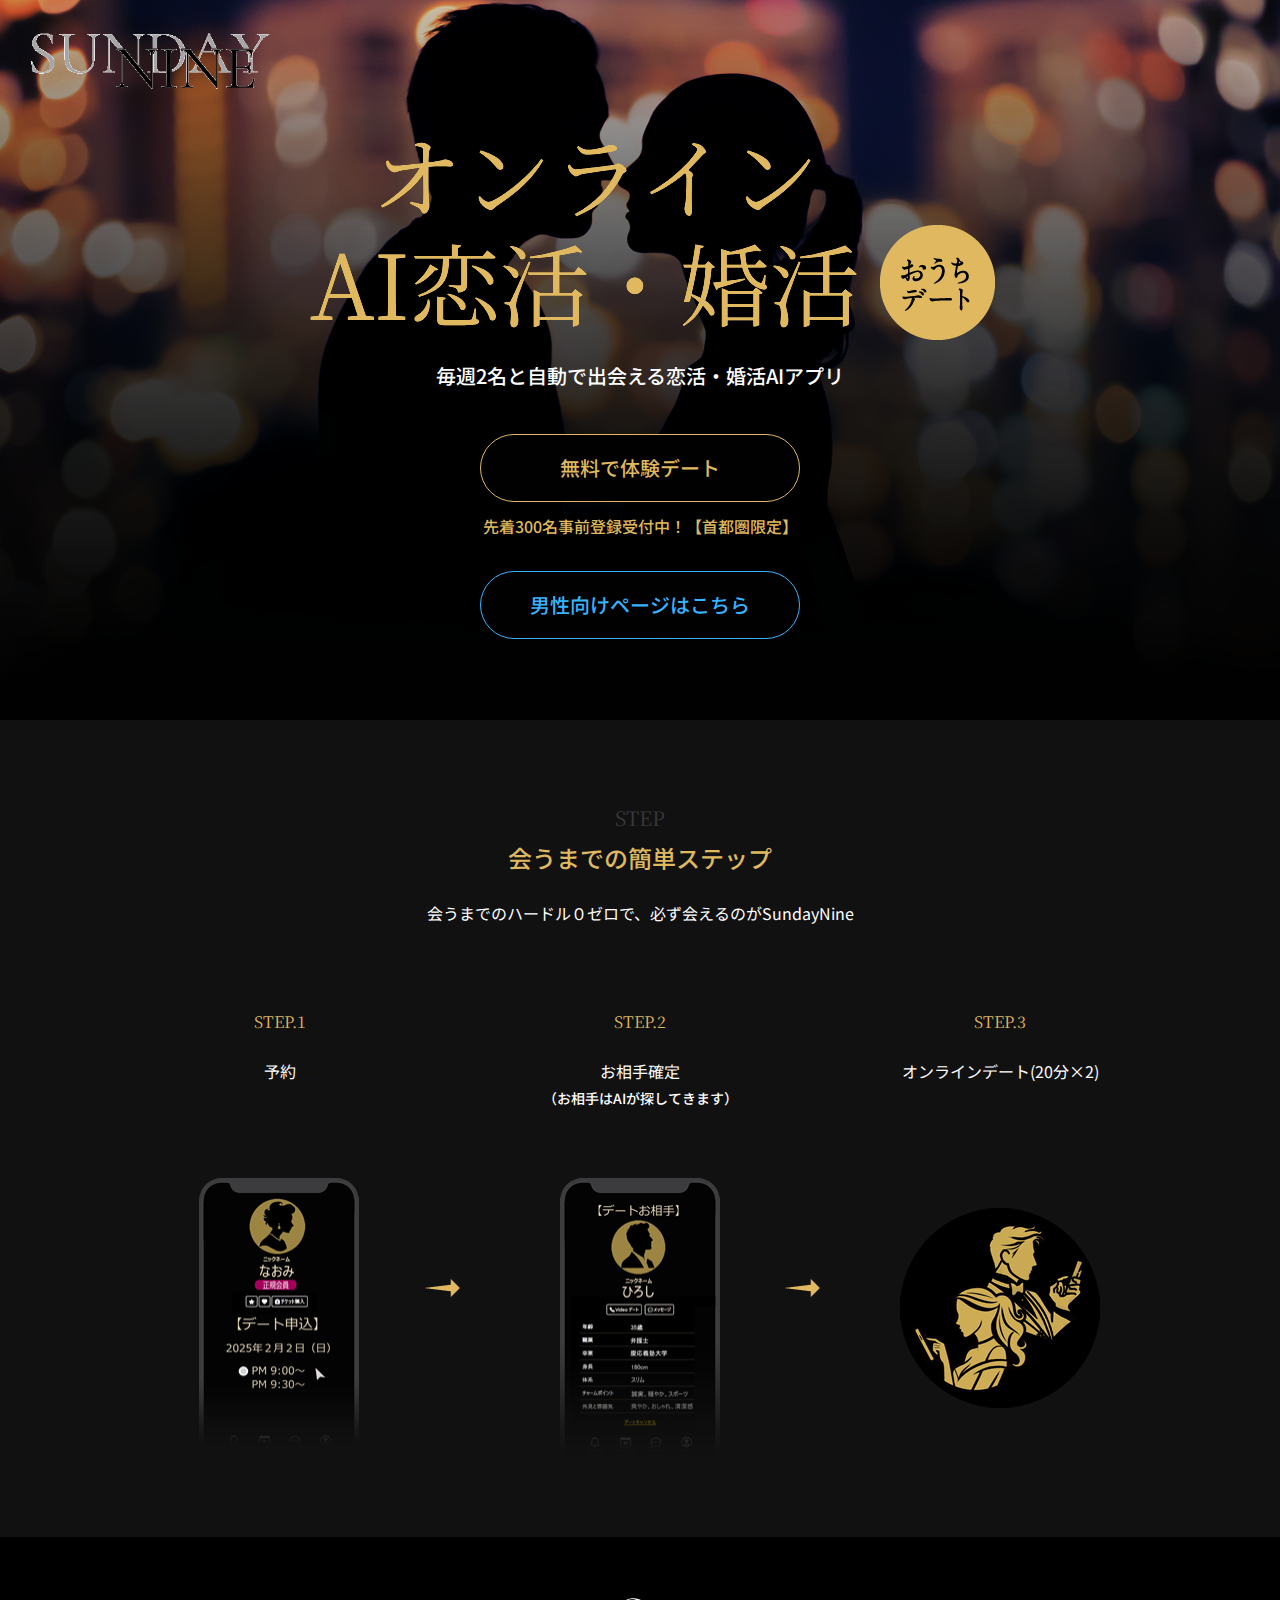
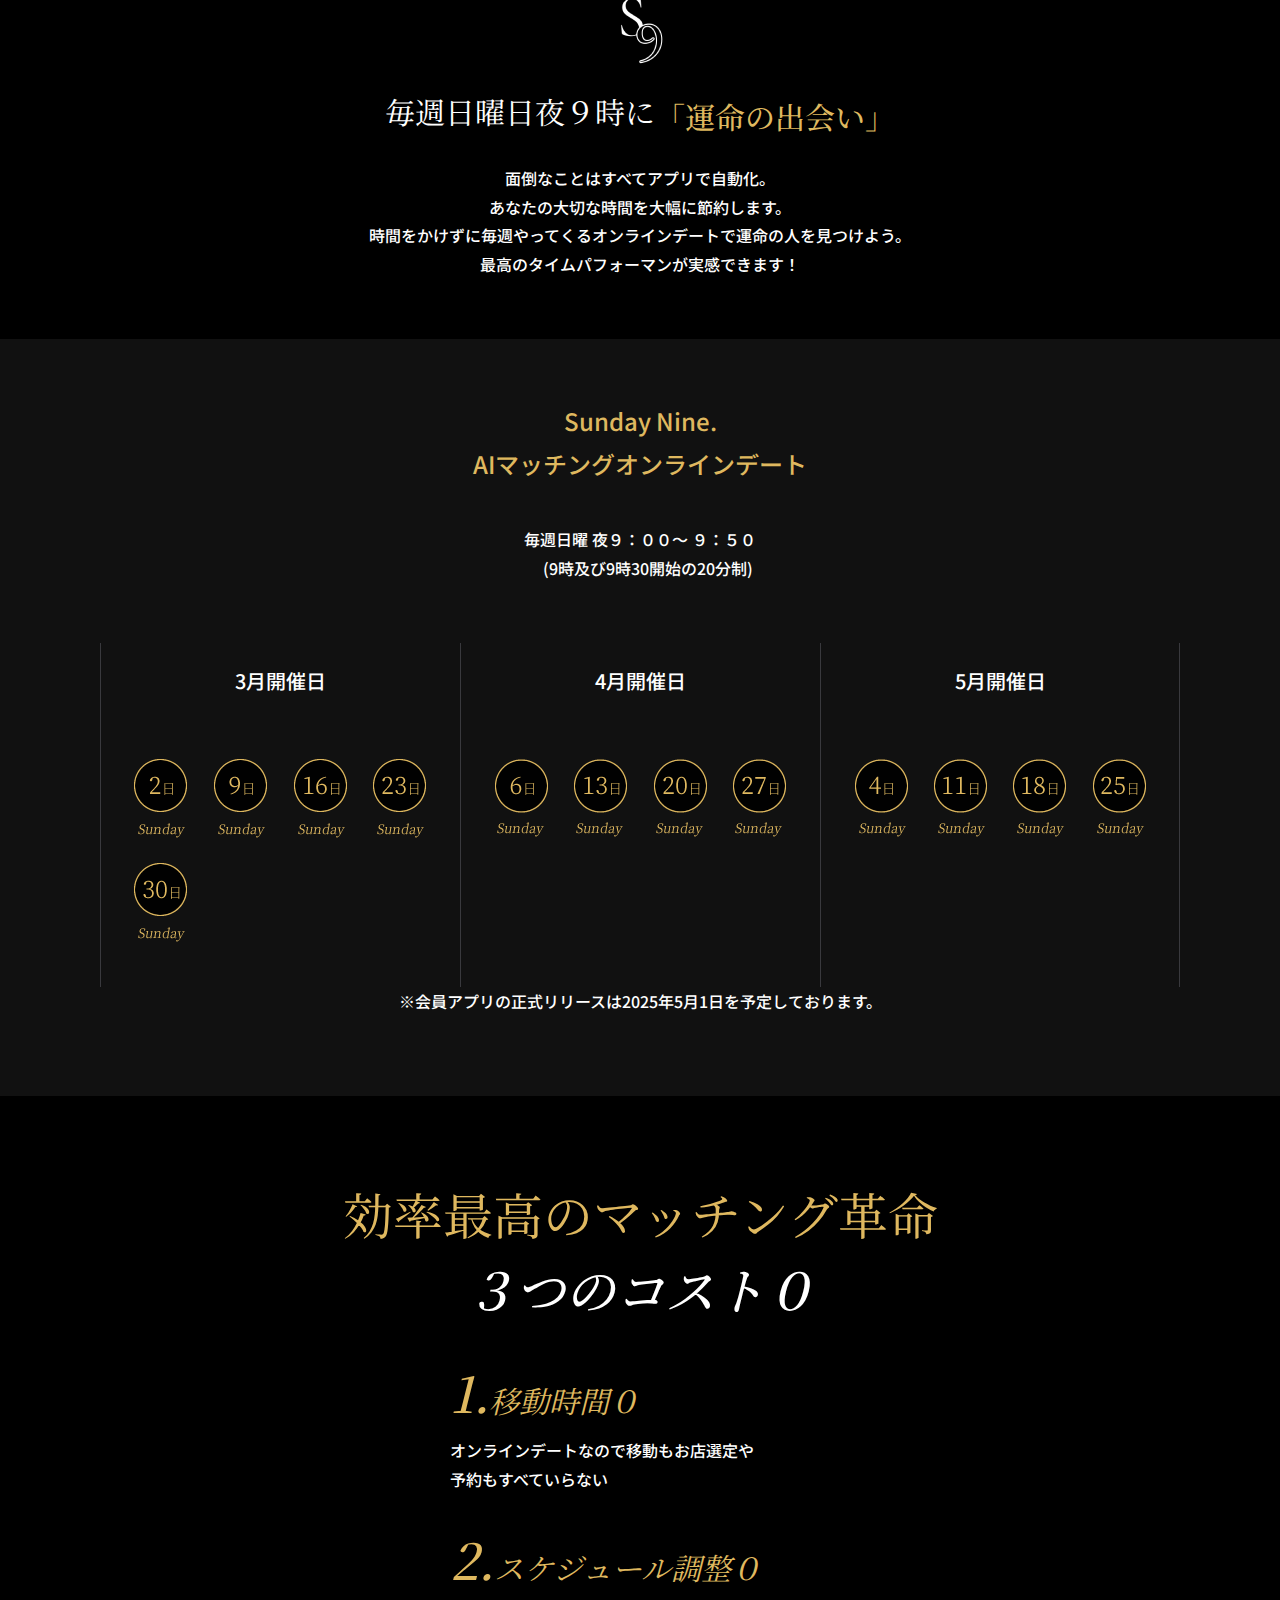
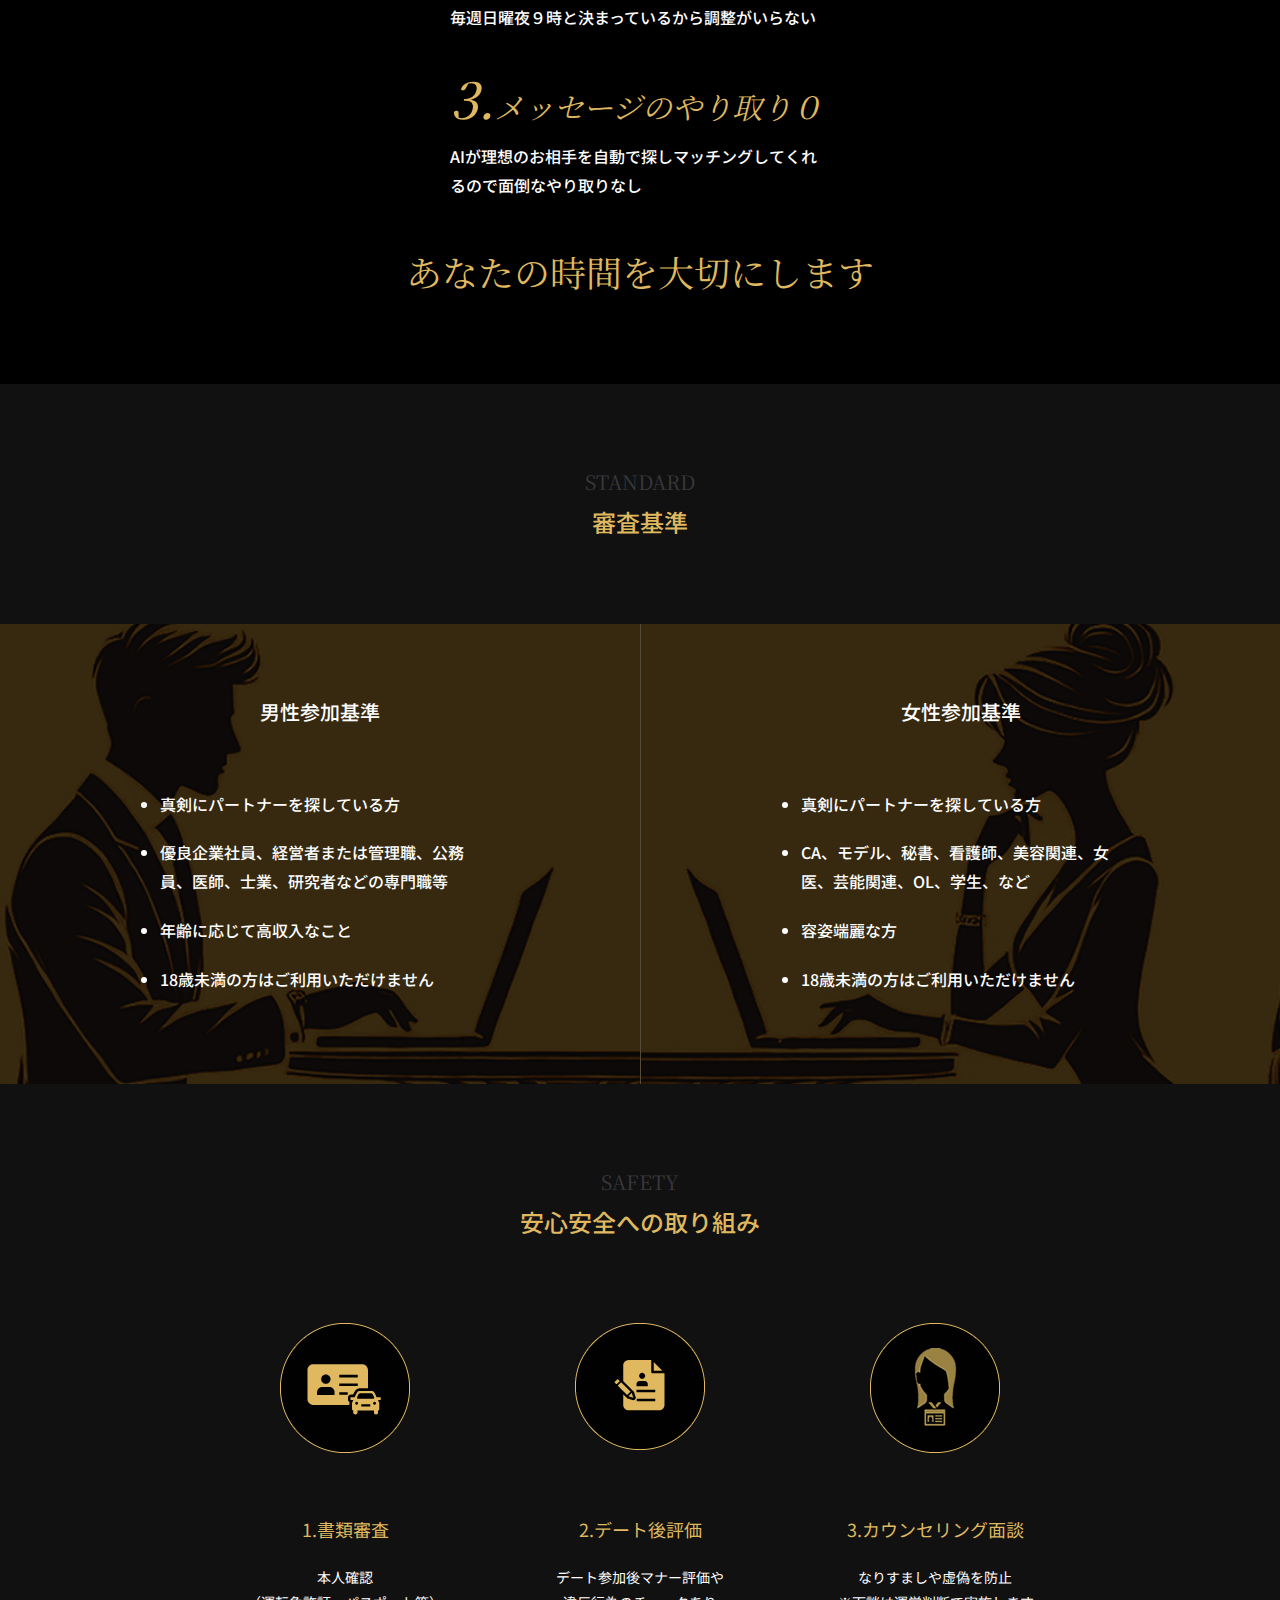
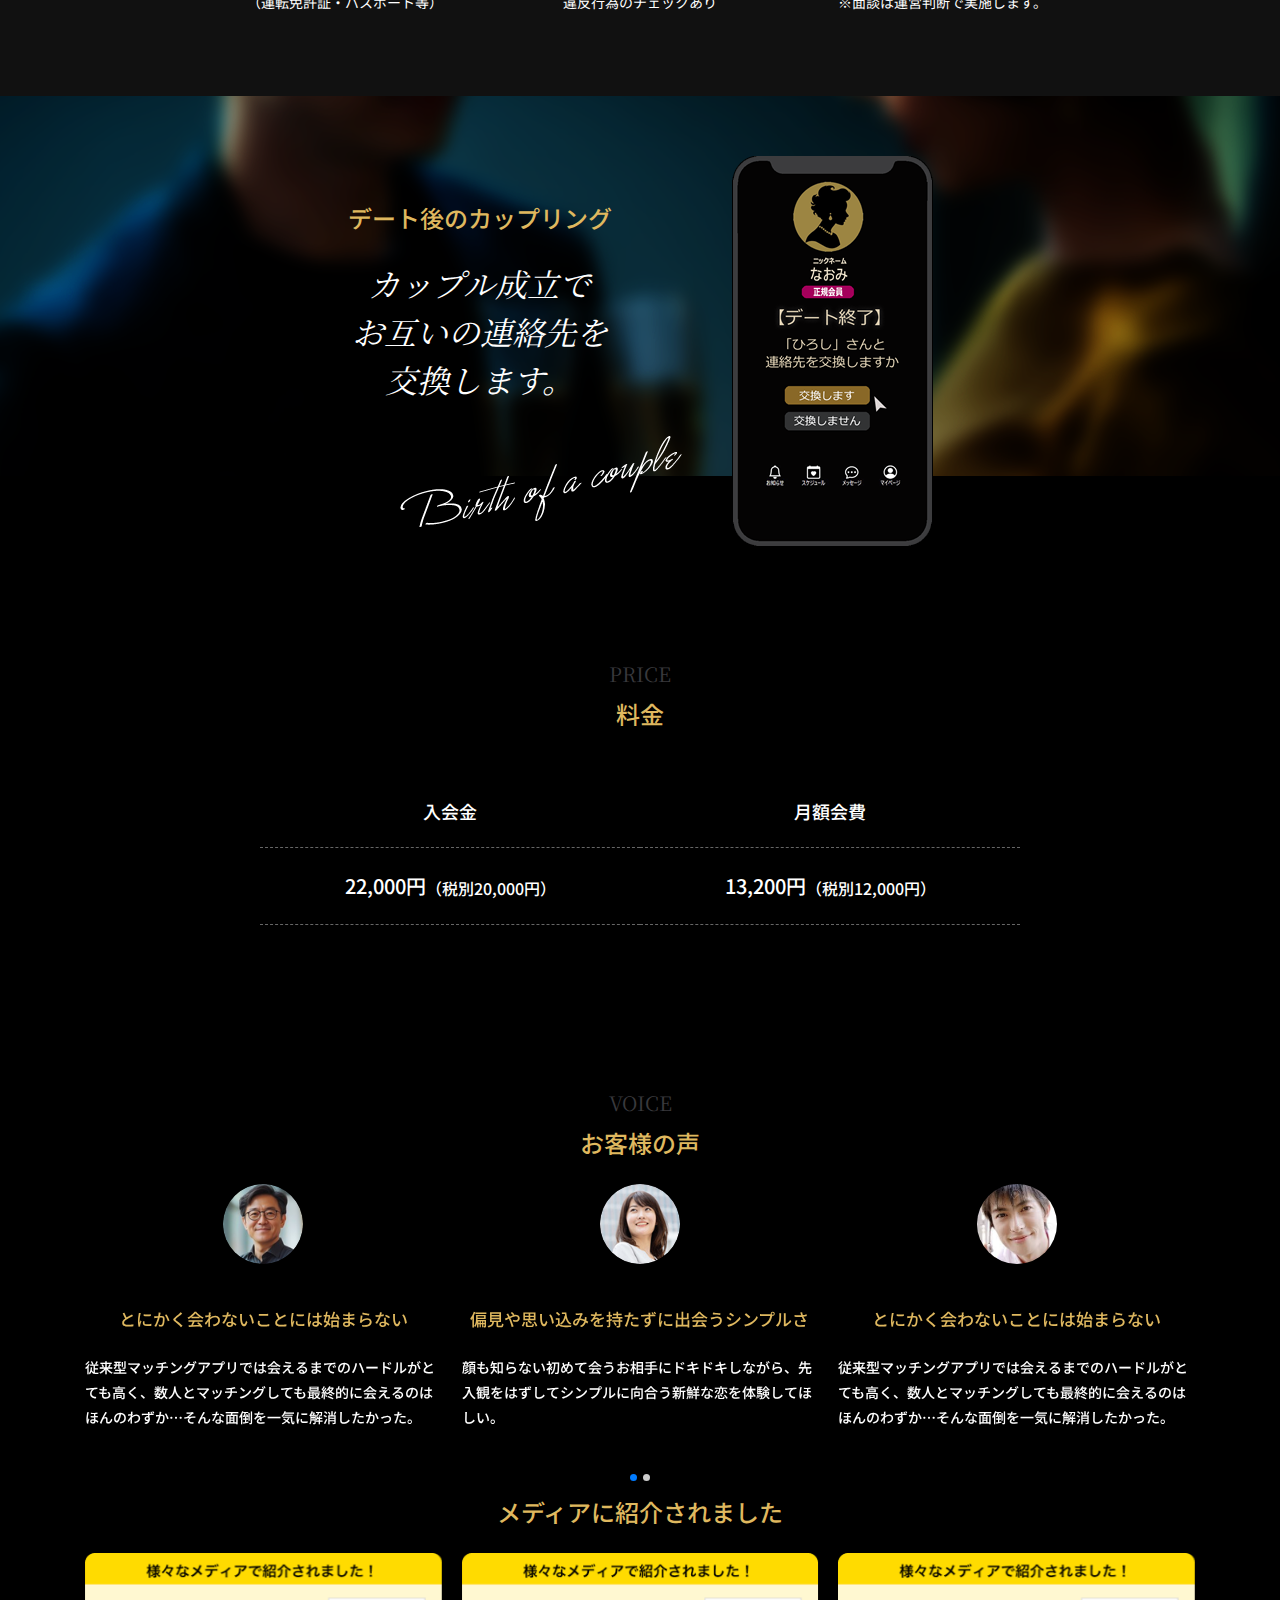
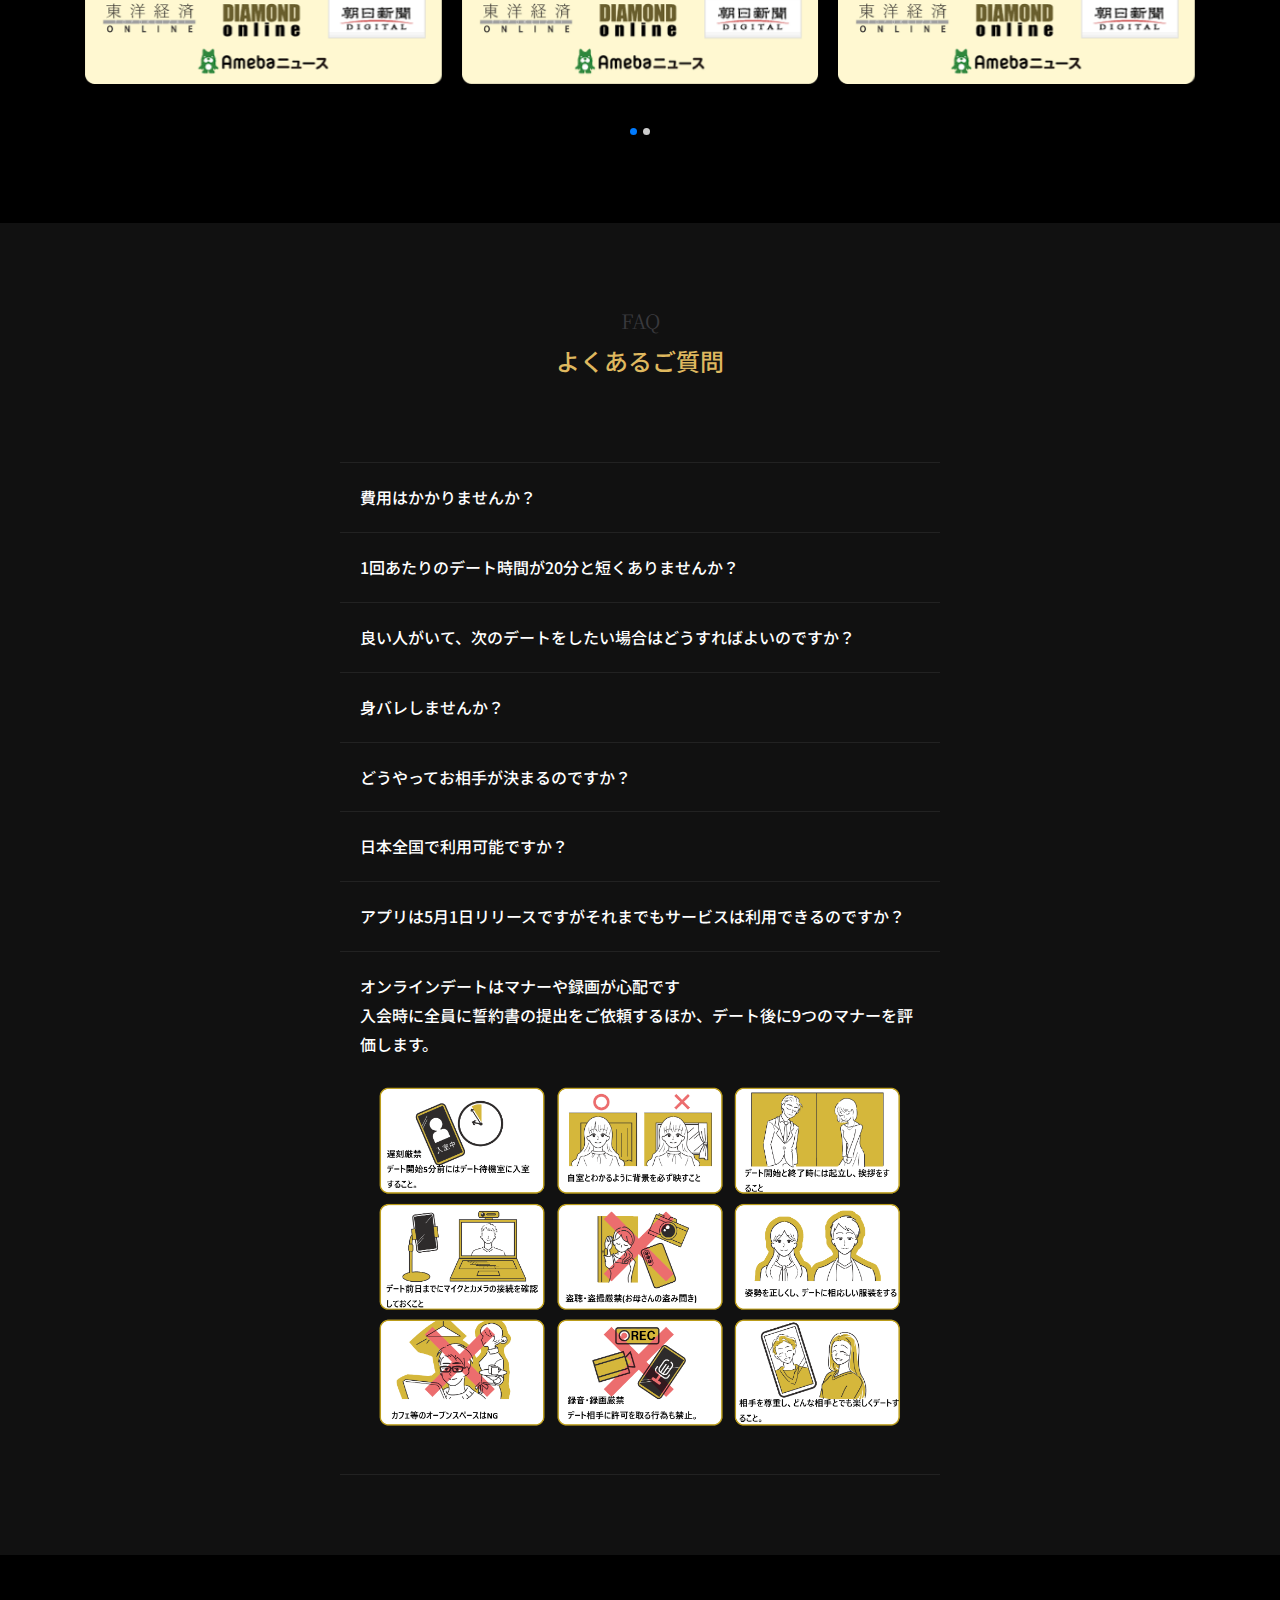
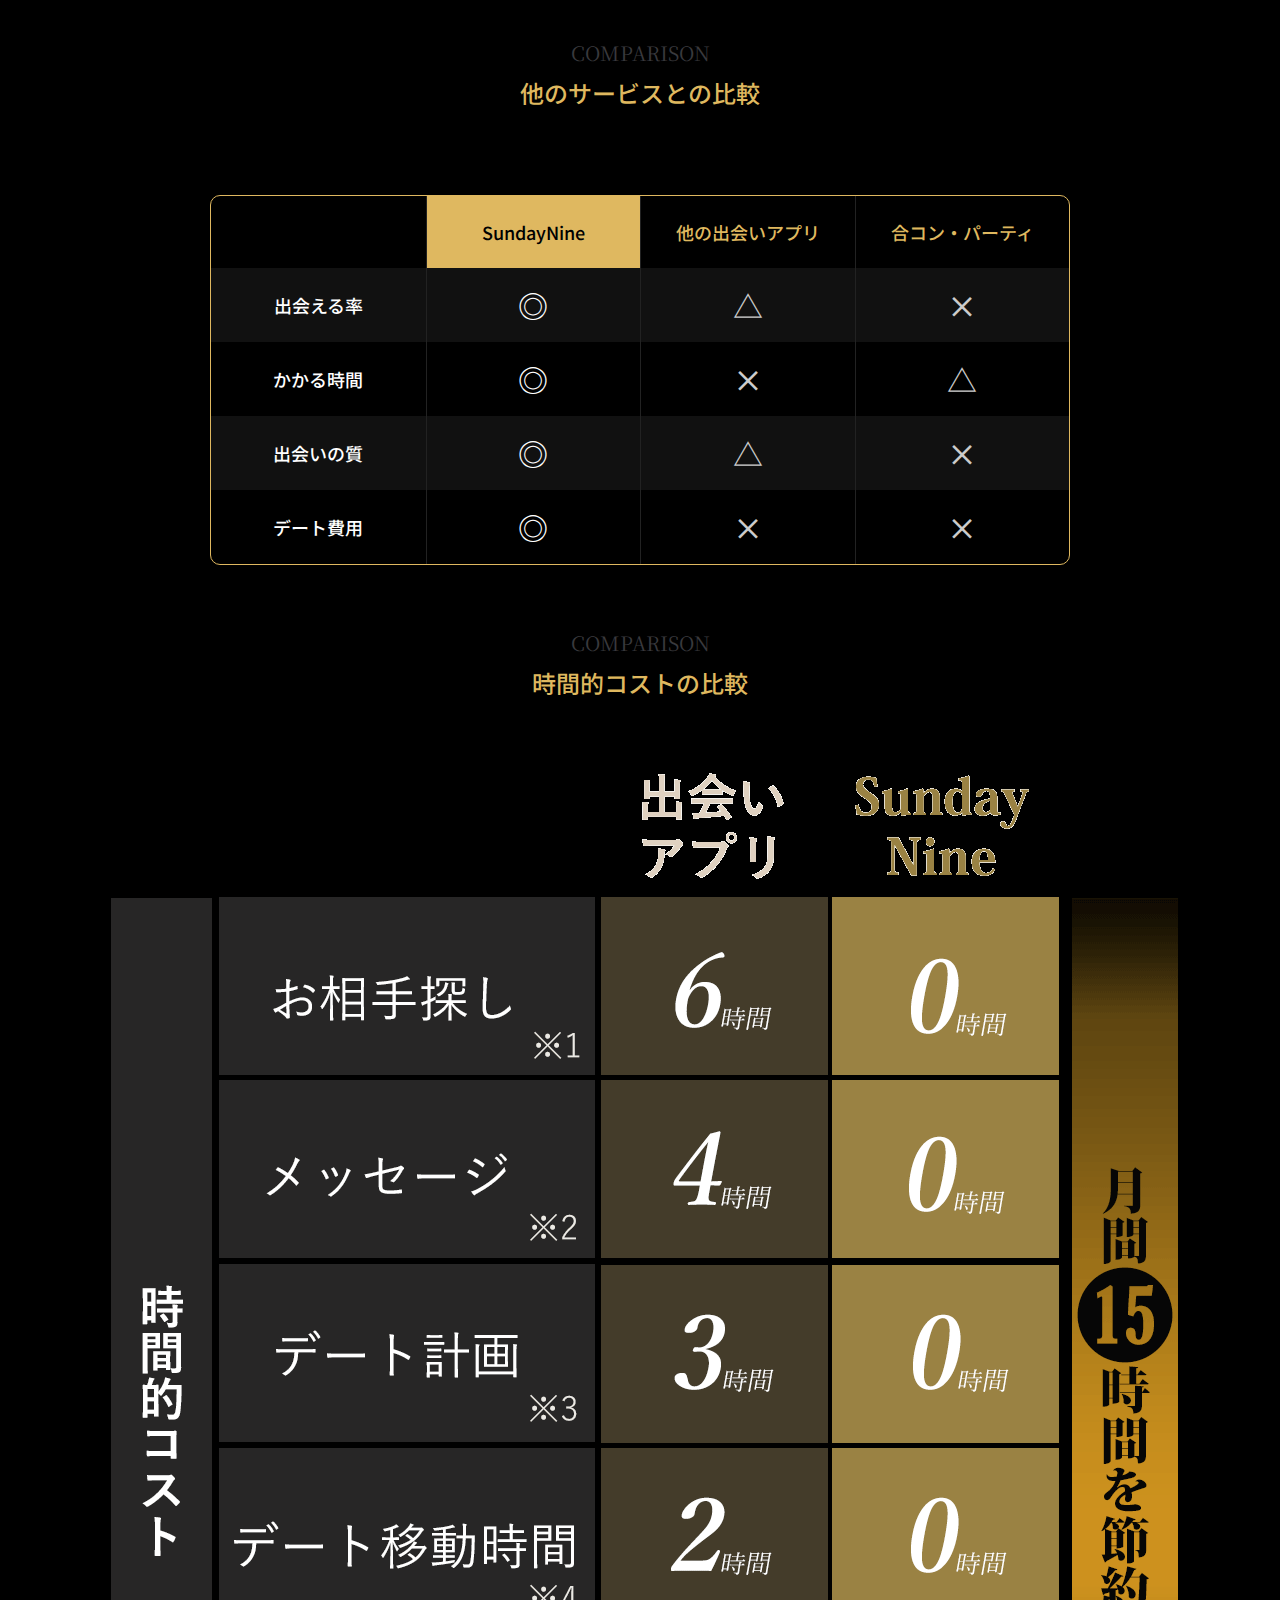
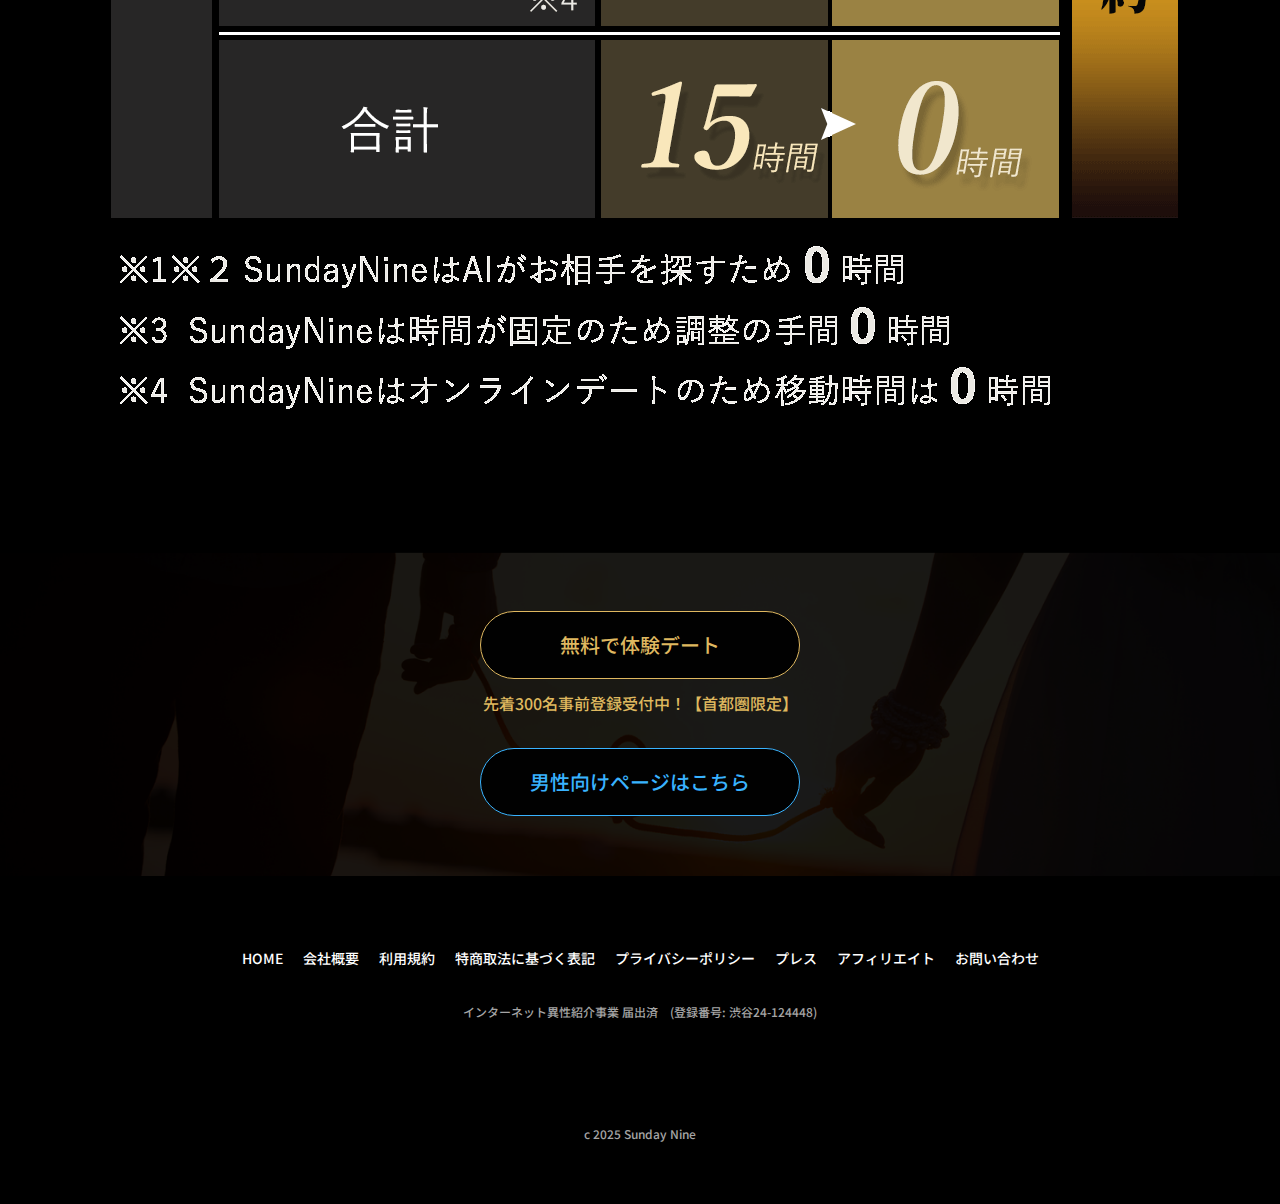
==== women.html @ e8acf840 "sunday9" ====
﻿<!DOCTYPE html>
<html>
  <head>
    <meta charset="UTF-8" />
    <title>オンラインAI恋活・婚活 Sunday Nine</title>
    <meta
      name="description"
      content="おうちデート、オンラインに特化した審査制マッチングアプリ女性版"
    />
    <meta name="viewport" content="width=device-width, initial-scale=1" />
    <meta name="format-detection" content="telephone=yes" />
    <link rel="icon" href="favicon.ico" />
    <link
      rel="stylesheet"
      type="text/css"
      href="css/common.css?version=2"
      media="screen, print"
    />
    <link rel="stylesheet" href="css/owl.carousel.min.css" />
    <script
      src="https://cdnjs.cloudflare.com/ajax/libs/jquery/2.2.4/jquery.min.js"
      type="text/javascript"
    ></script>
    <script src="js/jquery.smoothScroll.js"></script>
    <script src="js/acordion.js"></script>
    <script src="js/common.js"></script>
    <script src="//statics.a8.net/a8sales/a8sales.js"></script>
    <script src="//statics.a8.net/a8sales/a8crossDomain.js"></script>
    <script src="//statics.a8.net/a8sales/a8shopForm.js"></script>
    <script src="js/jquery-3.3.1.min.js"></script>
    <script src="js/popper.min.js"></script>
    <script src="js/bootstrap.min.js"></script>
    <script src="js/owl.carousel.min.js"></script>
    <script src="js/main.js"></script>
  </head>
  <body>
    <!--▽wrapper-->
    <div id="wrapper" class="women">
      <!--▽main-->
      <section id="main">
        <p class="logo"><img src="image/logo_main.png" /></p>
        <div class="detail">
          <p class="icon"><img src="image/icon.png" /></p>
          <h1><img src="image/title.png" /></h1>
          <h2>毎週2名と自動で出会える恋活・婚活AIアプリ</h2>
          <ul>
            <li>
              <a
                href="https://ws.formzu.net/dist/S75752620/"
                target="_blank"
                class="boy"
                >無料で体験デート</a
              ><span>先着300名事前登録受付中！【首都圏限定】</span>
            </li>
            <li>
              <a href="index.html" class="boy-women">男性向けページはこちら</a>
            </li>
          </ul>
        </div>
      </section>
      <!--▲main-->

      <!--▽step-->
      <section id="step">
        <h1><span class="ryumin">STEP</span>会うまでの簡単ステップ</h1>
        <p class="copy">会うまでのハードル０ゼロで、必ず会えるのがSundayNine</p>
        <div class="inner">
          <dl>
            <dt><img src="image/img_step1_women.png" /></dt>
            <dd>
              <h2 class="ryumin">STEP.1</h2>
              <p>予約</p>
            </dd>
          </dl>

          <dl>
            <dt><img src="image/img_step2_women.png" /></dt>
            <dd>
              <h2 class="ryumin">STEP.2</h2>
              <p>お相手確定<span>（お相手はAIが探してきます）</span></p>
            </dd>
          </dl>

          <dl>
            <dt><img src="image/img_step3.png" /></dt>
            <dd>
              <h2 class="ryumin">STEP.3</h2>
              <p>オンラインデート(20分×2)</p>
            </dd>
          </dl>
        </div>
      </section>
      <!--▲step-->

      <!--▽unmei-->
      <section id="unmei">
        <p><img src="image/logo.png" /></p>
        <h1 class="ryumin">毎週日曜日夜９時に<span>「運命の出会い」</span></h1>
        <p>
          面倒なことはすべてアプリで自動化。<br />
          あなたの大切な時間を大幅に節約します。<br />
          時間をかけずに毎週やってくるオンラインデートで運命の人を見つけよう。<br />
          最高のタイムパフォーマンが実感できます！
        </p>
      </section>
      <!--▲unmei-->

      <!--▽calendar-->
      <section id="calendar">
        <h1>Sunday Nine.<br />AIマッチングオンラインデート</h1>
        <p>毎週日曜 夜９：００～ ９：５０<br />　(9時及び9時30開始の20分制)</p>

        <div class="inner">
          <dl>
            <dt>3月開催日</dt>
            <dd>
              <p><img src="image/day2.png" /></p>
              <p><img src="image/day9.png" /></p>
              <p><img src="image/day16.png" /></p>
              <p><img src="image/day23.png" /></p>
              <p><img src="image/day30.png" /></p>
            </dd>
          </dl>
          <dl>
            <dt>4月開催日</dt>
            <dd>
              <p><img src="image/day6.png" /></p>
              <p><img src="image/day13.png" /></p>
              <p><img src="image/day20.png" /></p>
              <p><img src="image/day27.png" /></p>
            </dd>
          </dl>

          <dl>
            <dt>5月開催日</dt>
            <dd>
              <p><img src="image/day4.png" /></p>
              <p><img src="image/day11.png" /></p>
              <p><img src="image/day18.png" /></p>
              <p><img src="image/day25.png" /></p>
            </dd>
          </dl>
        </div>
        ※会員アプリの正式リリースは2025年5月1日を予定しております。
      </section>
      <!--▲calendar-->

      <!--▽kakumei-->
      <section id="kakumei">
        <h1 class="ryumin">
          効率最高のマッチング革命<span>３つのコスト０</span>
        </h1>
        <div class="inner">
          <dl>
            <dt class="ryumin"><span>1.</span>移動時間０</dt>
            <dd>
              オンラインデートなので移動もお店選定や<br />予約もすべていらない
            </dd>
            <dt class="ryumin"><span>2.</span>スケジュール調整０</dt>
            <dd>毎週日曜夜９時と決まっているから調整がいらない</dd>
            <dt class="ryumin"><span>3.</span>メッセージのやり取り０</dt>
            <dd>
              AIが理想のお相手を自動で探しマッチングしてくれるので面倒なやり取りなし
            </dd>
          </dl>
        </div>

        <p class="end ryumin">あなたの時間を大切にします</p>
      </section>
      <!--▲kakumei-->

      <!--▽standard-->
      <section id="standard">
        <h1><span class="ryumin">STANDARD</span>審査基準</h1>
        <div class="inner">
          <div class="boy">
            <h2>男性参加基準</h2>
            <ul>
              <li>真剣にパートナーを探している方</li>
              <li>
                優良企業社員、経営者または管理職、公務員、医師、士業、研究者などの専門職等
              </li>
              <li>年齢に応じて高収入なこと</li>
              <li>18歳未満の方はご利用いただけません</li>
            </ul>
          </div>

          <div class="girl">
            <h2>女性参加基準</h2>
            <ul>
              <li>真剣にパートナーを探している方</li>
              <li>
                CA、モデル、秘書、看護師、美容関連、女医、芸能関連、OL、学生、など
              </li>
              <li>容姿端麗な方</li>
              <li>18歳未満の方はご利用いただけません</li>
            </ul>
          </div>
        </div>
      </section>
      <!--▲standard-->

      <!--▽safety-->
      <section id="safety">
        <h1><span class="ryumin">SAFETY</span>安心安全への取り組み</h1>
        <div class="inner">
          <dl>
            <dt><img src="image/i_safety1.png" /></dt>
            <dd>
              <h2>1.書類審査</h2>
              <p>本人確認<br />（運転免許証・パスポート等）</p>
            </dd>
          </dl>

          <dl>
            <dt><img src="image/i_safety2.png" /></dt>
            <dd>
              <h2>2.デート後評価</h2>
              <p>デート参加後マナー評価や<br />違反行為のチェックあり</p>
            </dd>
          </dl>

          <dl>
            <dt><img src="image/i_safety3.png" /></dt>
            <dd>
              <h2>3.カウンセリング面談</h2>
              <p>なりすましや虚偽を防止<br />　※面談は運営判断で実施します。</p>
            </dd>
          </dl>
        </div>
      </section>
      <!--▲safety-->

      <!--▽capple-->
      <section id="capple">
        <div class="inner">
          <div class="box">
            <div>
              <h2>デート後のカップリング</h2>
              <p class="copy ryumin">
                カップル成立で<br />お互いの連絡先を<br />交換します。
              </p>
              <p class="sign"><img src="image/t_capple.png" /></p>
            </div>
            <div><img src="image/img_capple_women.png" /></div>
          </div>
        </div>
      </section>
      <!--▲capple-->

      <!--▽price-->
      <section id="price">
        <h1><span class="ryumin">PRICE</span>料金</h1>
        <div class="inner">
          <table>
            <tbody>
              <tr>
                <th>入会金</th>
                <th>月額会費</th>
              </tr>
              <tr>
                <td>22,000円<span>（税別20,000円）</span></td>
                <td>13,200円<span>（税別12,000円）</span></td>
              </tr>
            </tbody>
          </table>
        </div>
      </section>
      <!--▲price-->

      <!--▽pre-->
      <!--      <section id="pre">
        <h1><img src="image/img_pre.png" /></h1>
        <div class="inner">
          <h2>2025年2月末までにお申し込みの男女先着300名様</h2>
          <dl>
    <!--  
            <dt><span>特典</span></dt>
            <dd>
              <span class="first">デート毎にAmazon Gift \500円贈呈 <br></span
              ><span class="second"> <br>※正式アプリリリース(5月1日予定)までの期間限定</span>
            </dd>

             <!--  <dt><span>特典2</span></dt>
            <dd>入会金 0円</dd>

         <dt><span>特典3</span></dt>
            <dd>プラチナチケット贈呈</dd>


          </dl>
        </div>
      </section >-->
      <!--▲pre-->

      <!--▽voice-->
      <section id="voice">
        <h1><span class="ryumin">VOICE</span>お客様の声</h1>
        <div class="site-section bg-left-half mb-5">
          <div class="container owl-2-style">
            <div class="owl-carousel owl-2">
              <div class="media-29101">
                <img src="image/img_voice1.png" alt="Image" class="img-fluid" />
                <h2>とにかく会わないことには始まらない</h2>
                <p>
                  従来型マッチングアプリでは会えるまでのハードルがとても高く、数人とマッチングしても最終的に会えるのはほんのわずか…そんな面倒を一気に解消したかった。
                </p>
              </div>
              <div class="media-29101">
                <img src="image/img_voice2.png" alt="Image" class="img-fluid" />
                <h2>偏見や思い込みを持たずに出会うシンプルさ</h2>
                <p>
                  顔も知らない初めて会うお相手にドキドキしながら、先入観をはずしてシンプルに向合う新鮮な恋を体験してほしい。
                </p>
              </div>
              <div class="media-29101">
                <img src="image/img_voice3.png" alt="Image" class="img-fluid" />
                <h2>とにかく会わないことには始まらない</h2>
                <p>
                  従来型マッチングアプリでは会えるまでのハードルがとても高く、数人とマッチングしても最終的に会えるのはほんのわずか…そんな面倒を一気に解消したかった。
                </p>
              </div>
              <div class="media-29101">
                <img src="image/img_voice4.png" alt="Image" class="img-fluid" />
                <h2>偏見や思い込みを持たずに出会うシンプルさ</h2>
                <p>
                  顔も知らない初めて会うお相手にドキドキしながら、先入観をはずしてシンプルに向合う新鮮な恋を体験してほしい。
                </p>
              </div>
              <div class="media-29101">
                <img src="image/img_voice5.png" alt="Image" class="img-fluid" />
                <h2>とにかく会わないことには始まらない</h2>
                <p>
                  従来型マッチングアプリでは会えるまでのハードルがとても高く、数人とマッチングしても最終的に会えるのはほんのわずか…そんな面倒を一気に解消したかった。
                </p>
              </div>
            </div>
          </div>
        </div>
        <h1><span class="ryumin"></span>メディアに紹介されました</h1>
        <div class="site-section bg-left-half mb-5">
          <div class="container owl-2-style">
            <div class="owl-carousel owl-2">
              <div>
                <img src="image/add_media1.png" alt="Image" class="img-fluid" />
              </div>
              <div>
                <img src="image/add_media2.png" alt="Image" class="img-fluid" />
              </div>
              <div>
                <img src="image/add_media3.png" alt="Image" class="img-fluid" />
              </div>
              <div>
                <img src="image/add_media4.png" alt="Image" class="img-fluid" />
              </div>
              <div>
                <img src="image/add_media5.png" alt="Image" class="img-fluid" />
              </div>
            </div>
          </div>
        </div>
      </section>
      <!--▲voice-->

      <!--▽faq-->
      <section id="faq">
        <h1><span class="ryumin">FAQ</span>よくあるご質問</h1>
        <div class="inner">
          <div class="detail">
            <div class="box">
              <p class="trigger">
                <a href="javascript:void(0);">費用はかかりませんか？</a>
              </p>
              <div class="acordion_tree">
                費用は一切かかりません。オンラインデートなのでデートの交通費などもかからないのが特徴です。
              </div>
            </div>

            <div class="box">
              <p class="trigger">
                <a href="javascript:void(0);"
                  >1回あたりのデート時間が20分と短くありませんか？</a
                >
              </p>
              <div class="acordion_tree">
                初回のデートは緊張していますからお互いの最高の姿を確認しお相手として相応しいかを判断する時間として20分が最適としております。
              </div>
            </div>

            <div class="box">
              <p class="trigger">
                <a href="javascript:void(0);"
                  >良い人がいて、次のデートをしたい場合はどうすればよいのですか？</a
                >
              </p>
              <div class="acordion_tree">
                お互いが良いなと思って次のデートに繋げたい場合は、お相手の評価をするアンケートフォームに「連絡先交換を希望する」という
                チェックを入れて送付してください。お互いが希望した場合は登録しているメールアドレスが交換されます。その後の交際は自由（当サービスでは一切干渉いたしません）となります。また、20分のデート中に互いの合意があれば直接
                連絡先を交換することも自由です。
              </div>
            </div>

            <div class="box">
              <p class="trigger">
                <a href="javascript:void(0);">身バレしませんか？</a>
              </p>
              <div class="acordion_tree">
                当サービスでは顔写真が一切公開されません。またプロフィール情報もデートが決まったお相手にしか公開されないので身バレする心配はありません。
              </div>
            </div>

            <div class="box">
              <p class="trigger">
                <a href="javascript:void(0);"
                  >どうやってお相手が決まるのですか？</a
                >
              </p>
              <div class="acordion_tree">
                AIマッチングについて
                ‐G.S.アルゴリズム（安定結婚問題）を基にSundayNineが独自開発した、WPS（Weighted
                Pair Score
                based）アルゴリズムを用いたAIマッチングシステムを採用しています。
                好みの相手や自身の属性、デートの評価を重みとしたペアスコアをもとにマッチングを行い参加者全体の組み合わせ満足度の総和を最大にします。
              </div>
            </div>

            <div class="box">
              <p class="trigger">
                <a href="javascript:void(0);">日本全国で利用可能ですか？</a>
              </p>
              <div class="acordion_tree">
                現在首都圏（東京から2時間圏内）のみご利用可能です。首都圏外も順次サービス拡大していく予定はございますのでご了承ください。
              </div>
            </div>

            <div class="box">
              <p class="trigger">
                <a href="javascript:void(0);"
                  >アプリは5月1日リリースですがそれまでもサービスは利用できるのですか？</a
                >
              </p>
              <div class="acordion_tree">
                はい、利用できます。ただしご不便をかけてしまうためアプリ開発中は500円のAmazon
                Gift券を贈呈いたします。尚アプリのリリース予定は
                5月1日を予定しており、それまでの期間はご予約の受付、デート相手のご連絡はご登録のメールアドレスを介してご案内いたします。
              </div>
            </div>

            <div class="box">
              <p class="trigger">
                <a href="javascript:void(0);"
                  >オンラインデートはマナーや録画が心配です</a
                >
              </p>
              <div class="">
                入会時に全員に誓約書の提出をご依頼するほか、デート後に9つのマナーを評価します。<br />
                <a href="https://sunday9.net/others/manner.html" target="_blank"
                  ><img src="image/online_date_manners_a.png"
                /></a>
              </div>
            </div>
          </div>
        </div>
      </section>
      <!--▲faq-->

      <!--▽comparison-->
      <section id="comparison">
        <h1><span class="ryumin">COMPARISON</span>他のサービスとの比較</h1>
        <div class="inner">
          <table>
            <tbody>
              <tr>
                <th></th>
                <th>SundayNine</th>
                <th>他の出会いアプリ</th>
                <th>合コン・パーティ</th>
              </tr>
              <tr>
                <td>出会える率</td>
                <td>◎</td>
                <td>△</td>
                <td>×</td>
              </tr>
              <tr>
                <td>かかる時間</td>
                <td>◎</td>
                <td>×</td>
                <td>△</td>
              </tr>
              <tr>
                <td>出会いの質</td>
                <td>◎</td>
                <td>△</td>
                <td>×</td>
              </tr>
              <tr>
                <td>デート費用</td>
                <td>◎</td>
                <td>×</td>
                <td>×</td>
              </tr>
            </tbody>
          </table>
        </div>
        <h1><span class="ryumin">COMPARISON</span>時間的コストの比較</h1>
        <p><img src="image/img_comparison.png" /></p>
      </section>
      <!--▲comparison-->

      <!--▽campaign-->
      <section id="campaign">
        <div class="inner">
          <ul>
            <li>
              <a
                href="https://ws.formzu.net/dist/S75752620/"
                target="_blank"
                class="boy"
                >無料で体験デート</a
              ><span>先着300名事前登録受付中！【首都圏限定】</span>
            </li>
            <li>
              <a href="index.html" class="boy-women">男性向けページはこちら</a>
            </li>
          </ul>
        </div>
      </section>
      <!--▲campaign-->

      <!--▽footer-->
      <footer>
        <ul>
          <li><a href="#">HOME</a></li>
          <li>
            <a href="https://bx-japan.com/" target="_blank">会社概要</a>
          </li>
          <li>
            <a href="./others/terms_of_service.html" target="_blank"
              >利用規約</a
            >
          </li>
          <li>
            <a href="./others/special.html" target="_blank"
              >特商取法に基づく表記</a
            >
          </li>
          <li>
            <a href="./others/privacy_policy.html" target="_blank"
              >プライバシーポリシー</a
            >
          </li>
          <li><a href="#">プレス</a></li>
          <li>
            <a
              href="https://pub.a8.net/a8v2/asMailAuthenticationAction.do?action=default"
              target="_blank"
              >アフィリエイト</a
            >
          </li>
          <li>
            <a href="https://ws.formzu.net/dist/S84839798/" target="_blank"
              >お問い合わせ</a
            >
          </li>
        </ul>
        <p class="nomber">
          インターネット異性紹介事業 届出済　(登録番号: 渋谷24-124448)
        </p>
        <p class="copyright">c 2025 Sunday Nine</p>
      </footer>
      <!--▲footer-->
    </div>
    <!--▲wrapper-->
  </body>
</html>
---- css/common.css ----
@charset "utf-8";

@import "reset.css";
@import "container.css";
@import url('https://fonts.googleapis.com/css2?family=Noto+Sans+JP:wght@100..900&family=Noto+Serif+JP:wght@200..900&family=Noto+Serif:ital,wght@0,100..900;1,100..900&display=swap');
@import url('https://fonts.googleapis.com/css2?family=Noto+Serif+JP:wght@200..900&family=Noto+Serif:ital,wght@0,100..900;1,100..900&display=swap');
@import url('https://fonts.googleapis.com/css2?family=Roboto:wght@400;500;700&display=swap');
@import url('https://fonts.googleapis.com/css2?family=Kiwi+Maru:wght@300;400;500&family=Zen+Old+Mincho&display=swap');
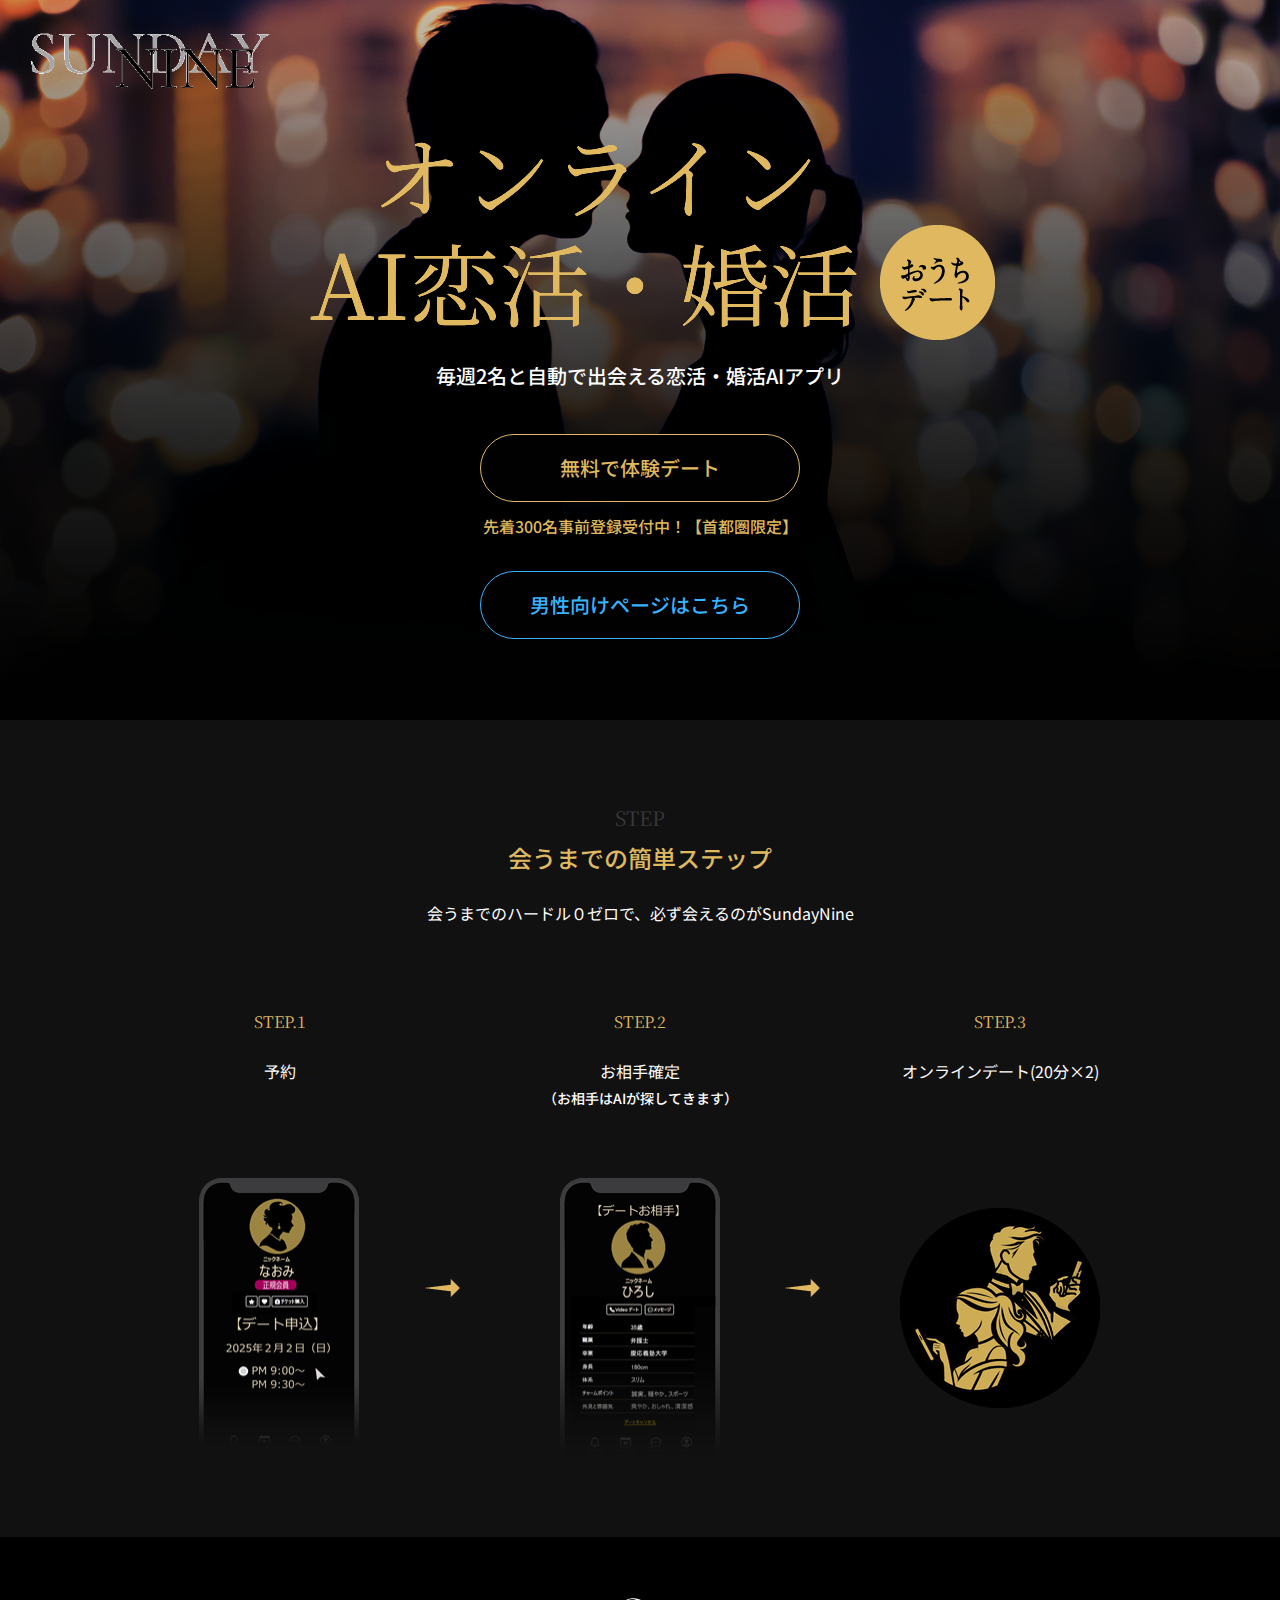
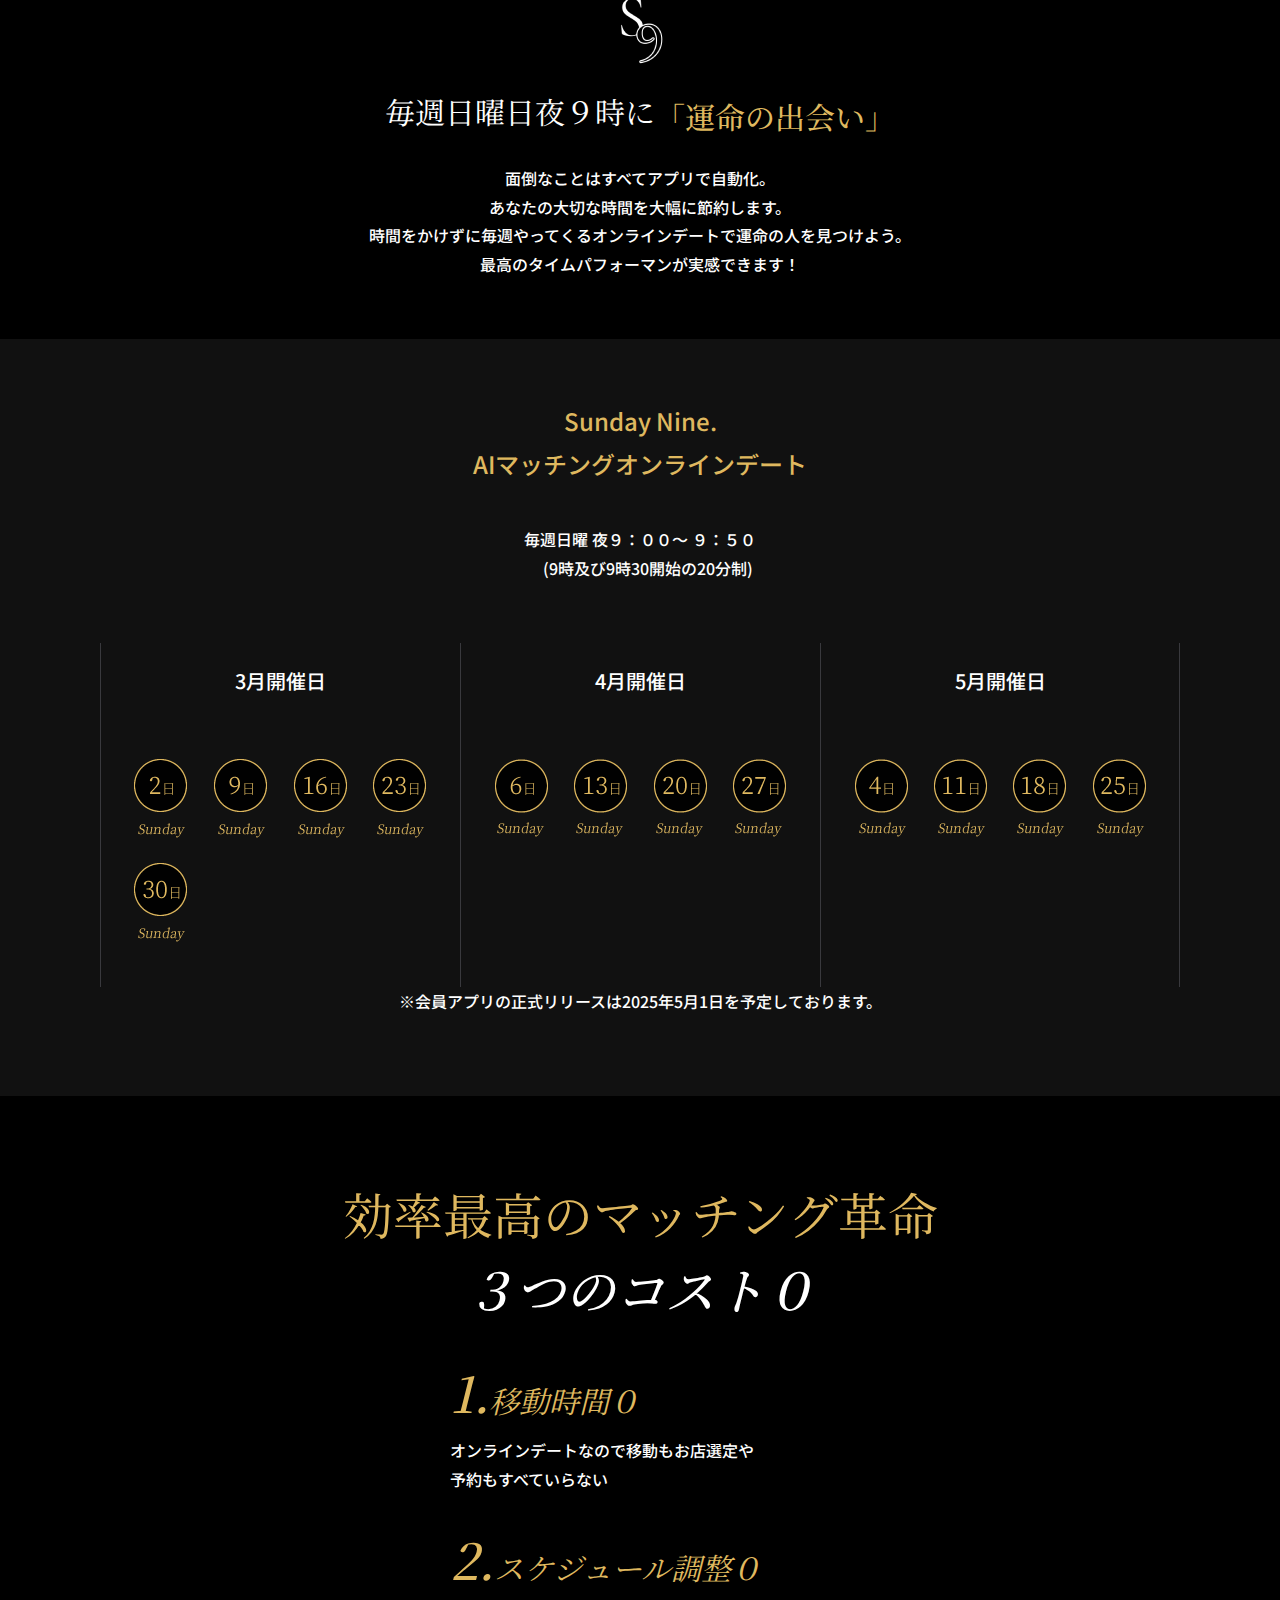
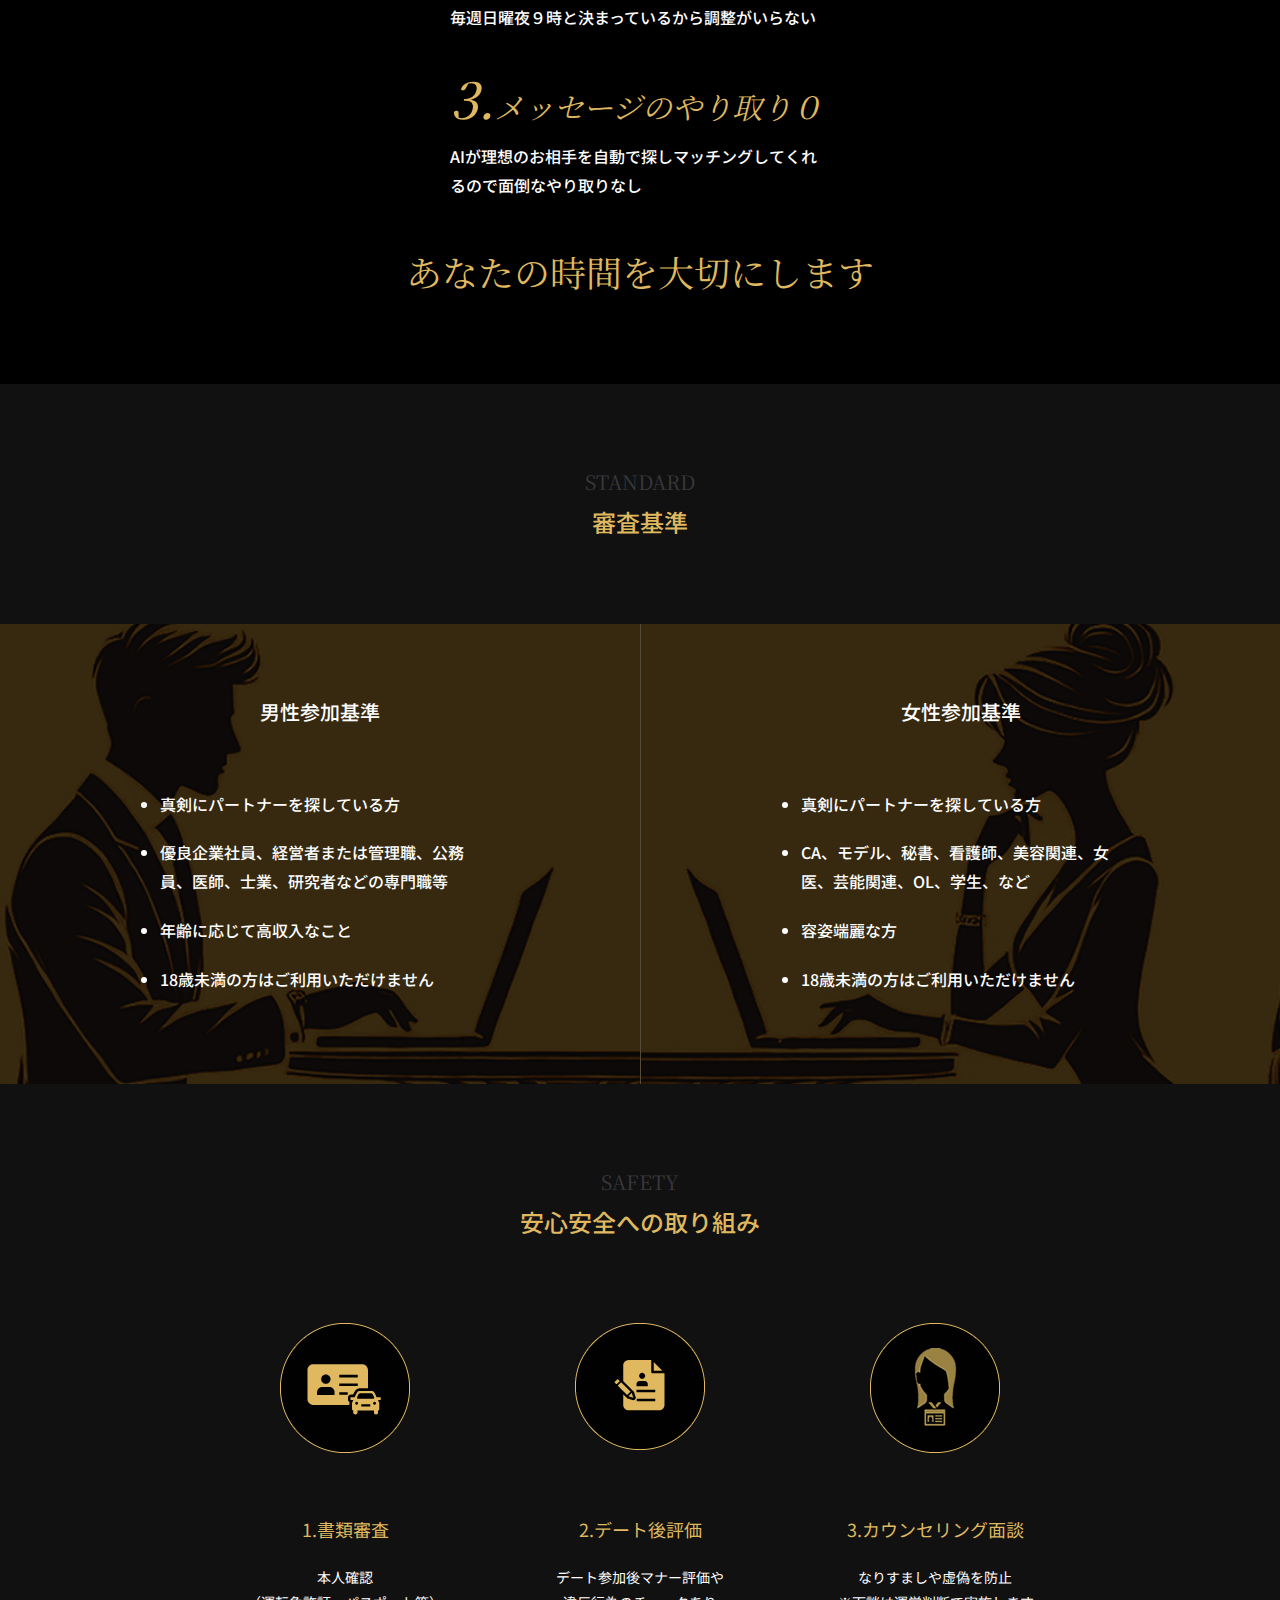
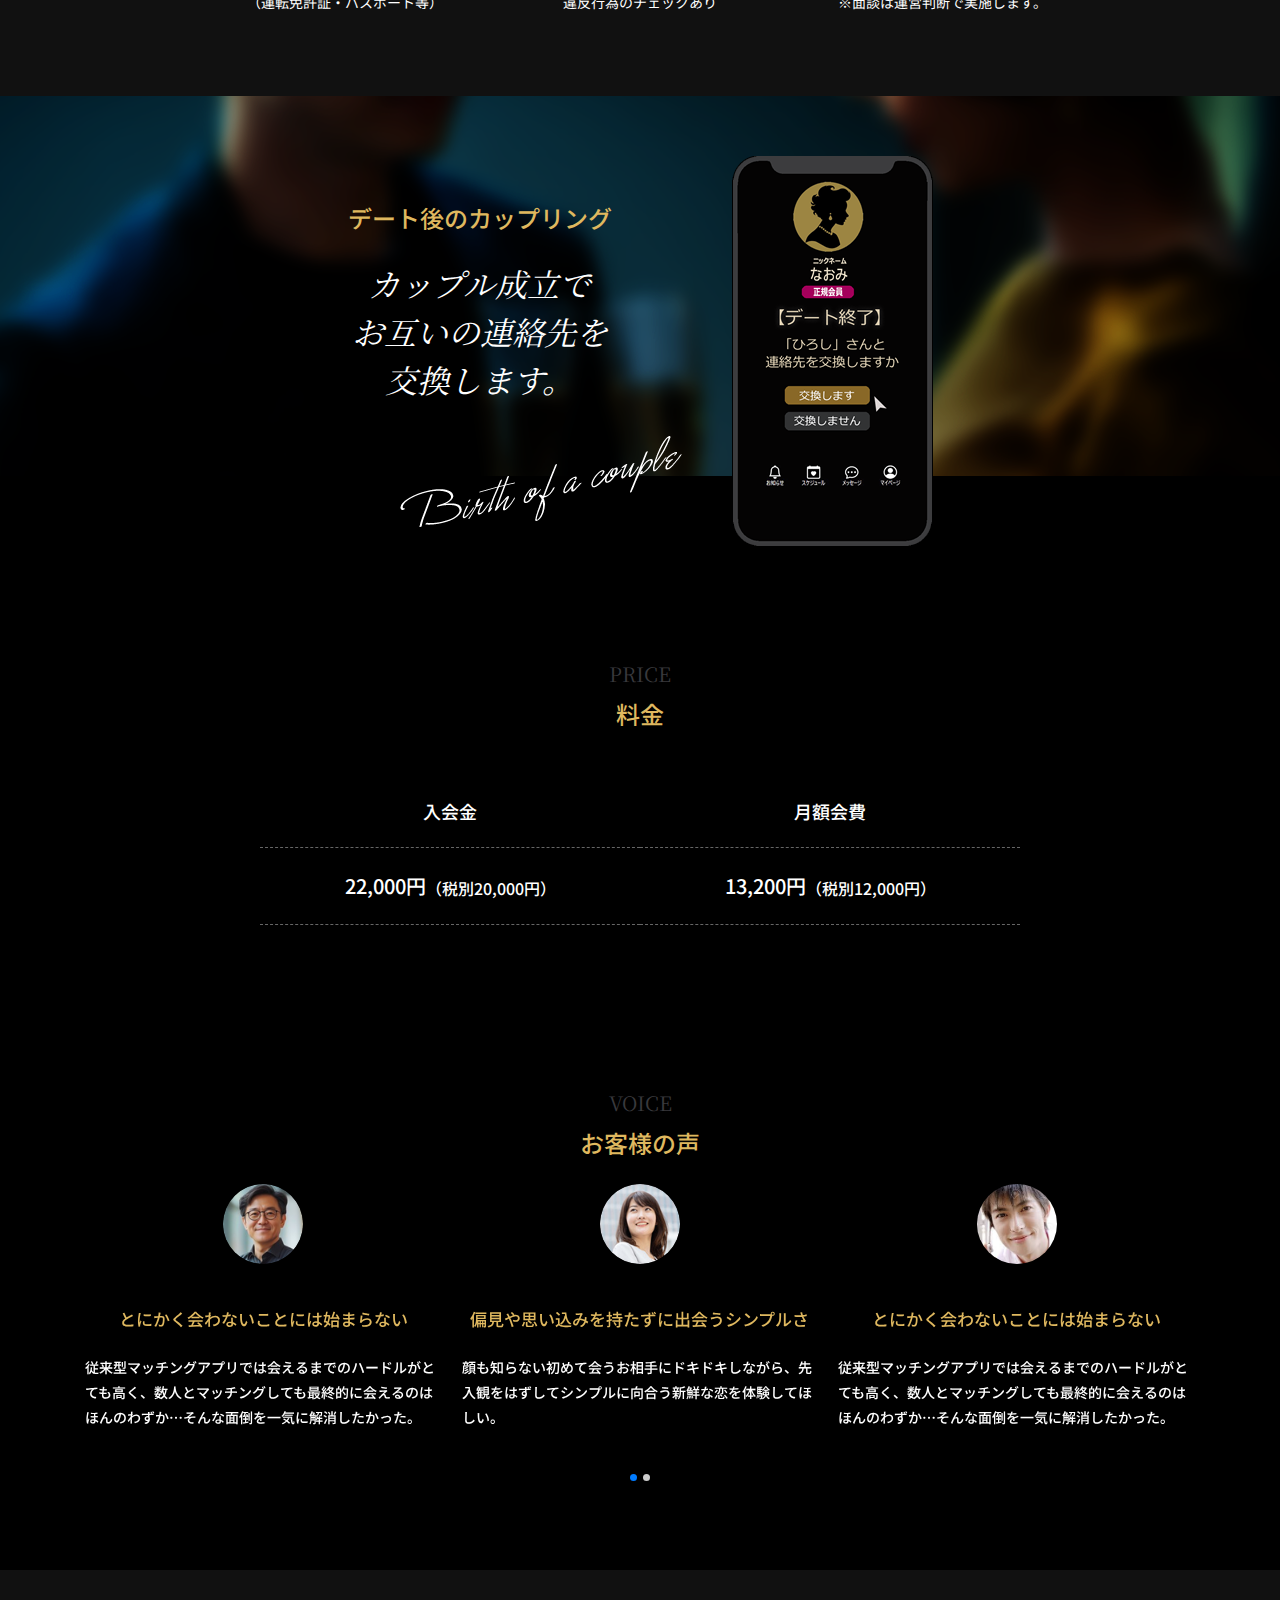
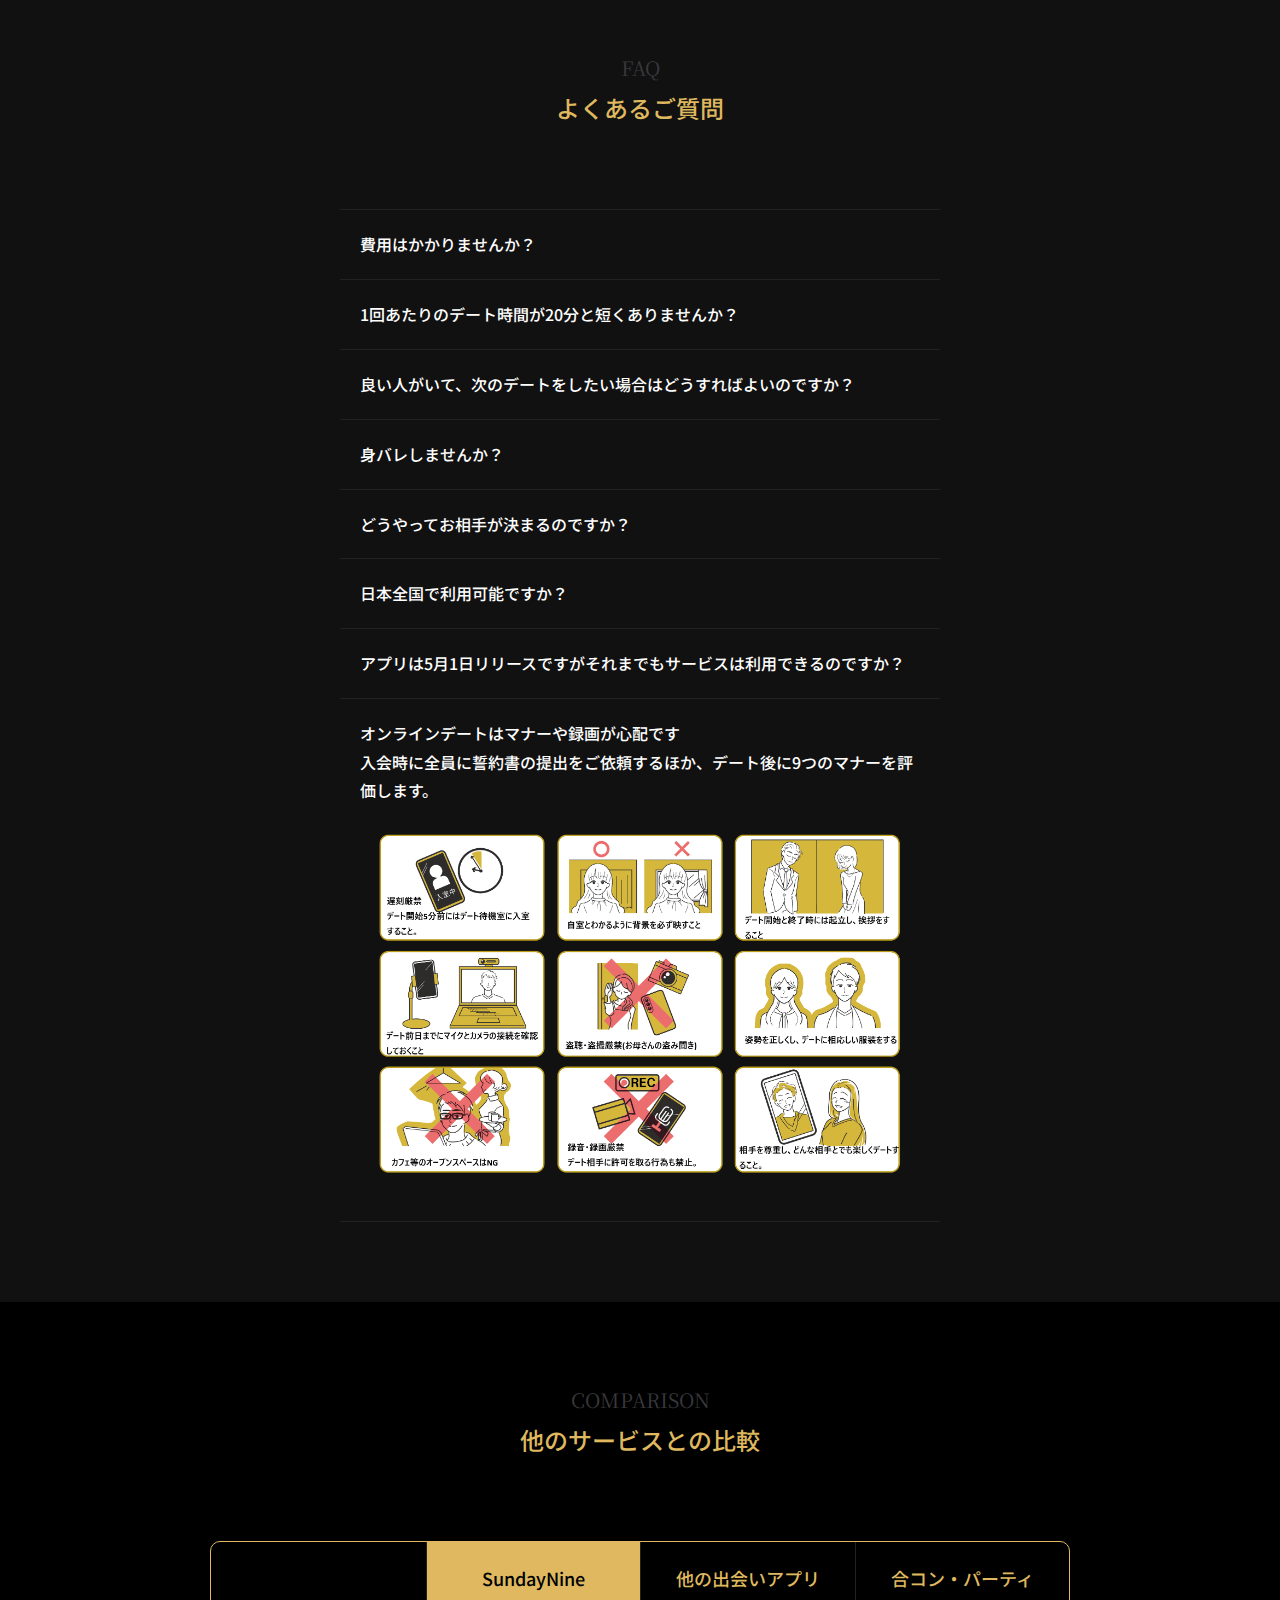
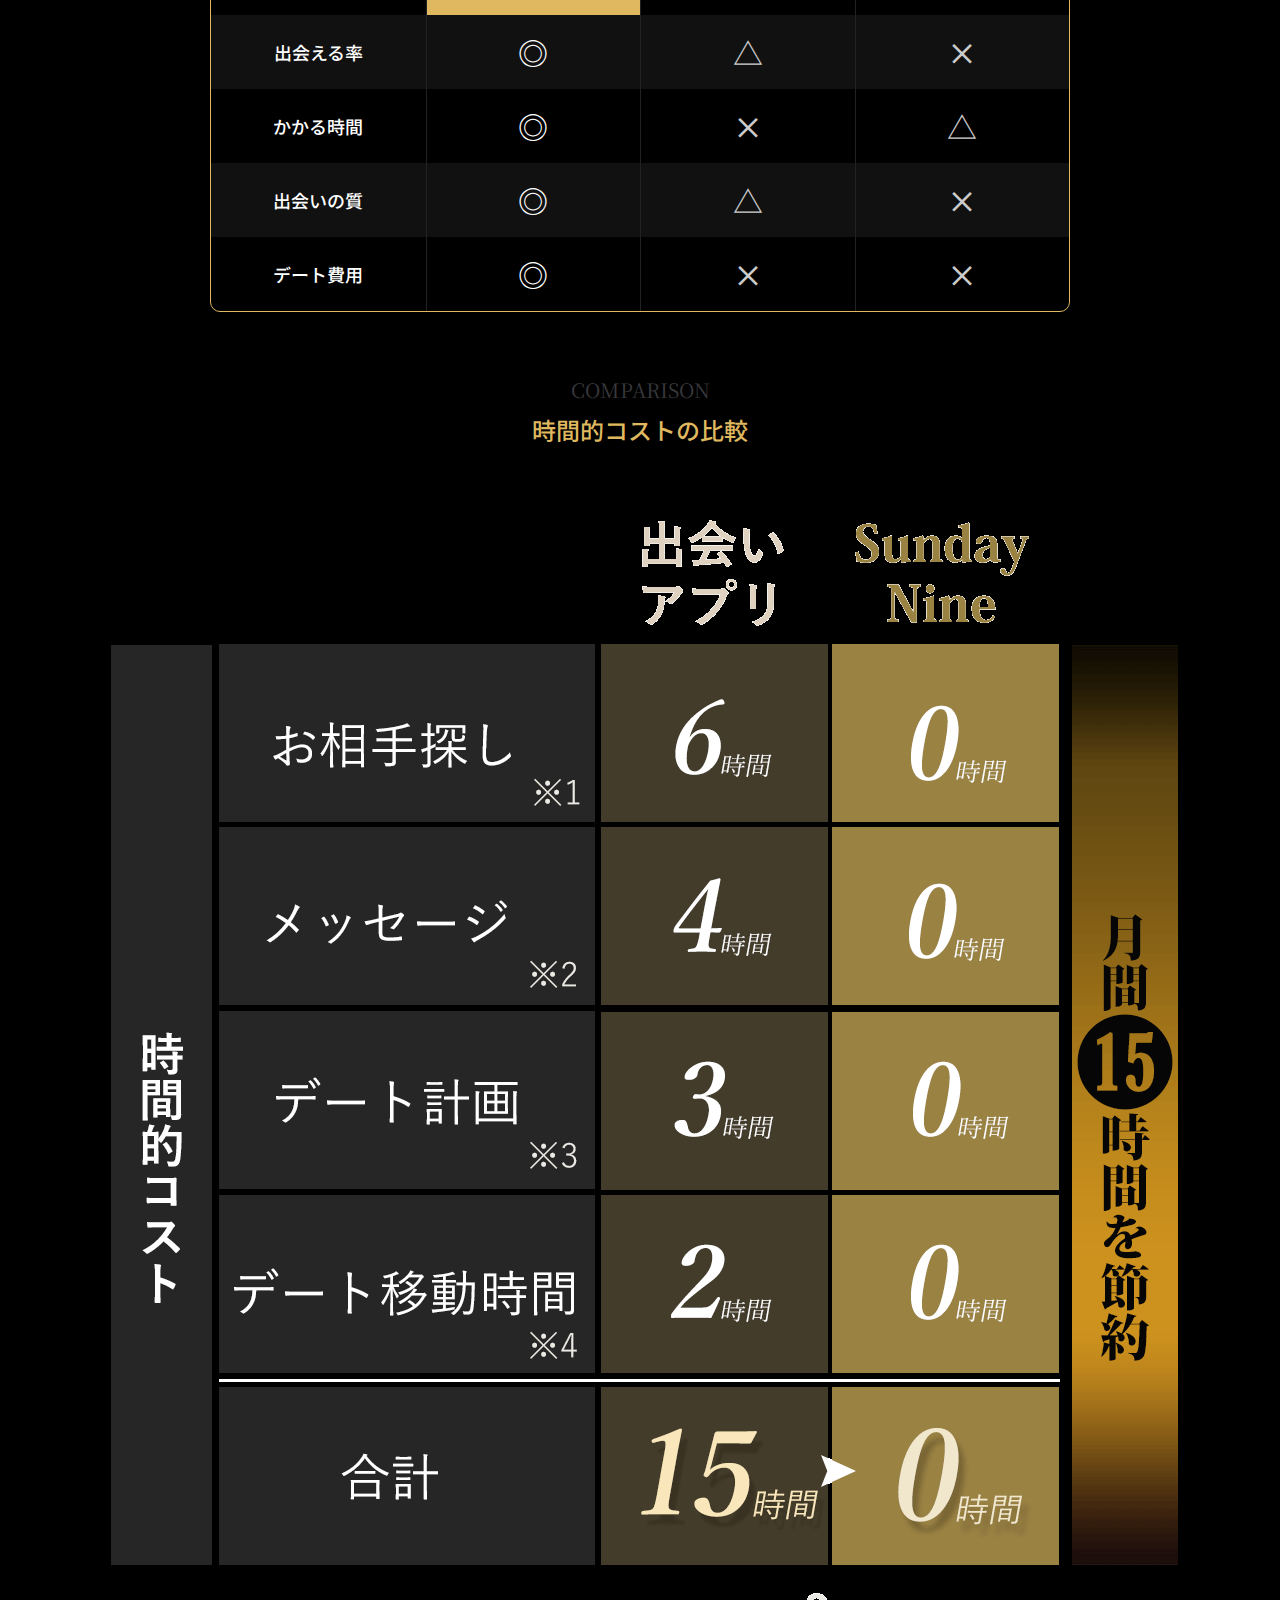
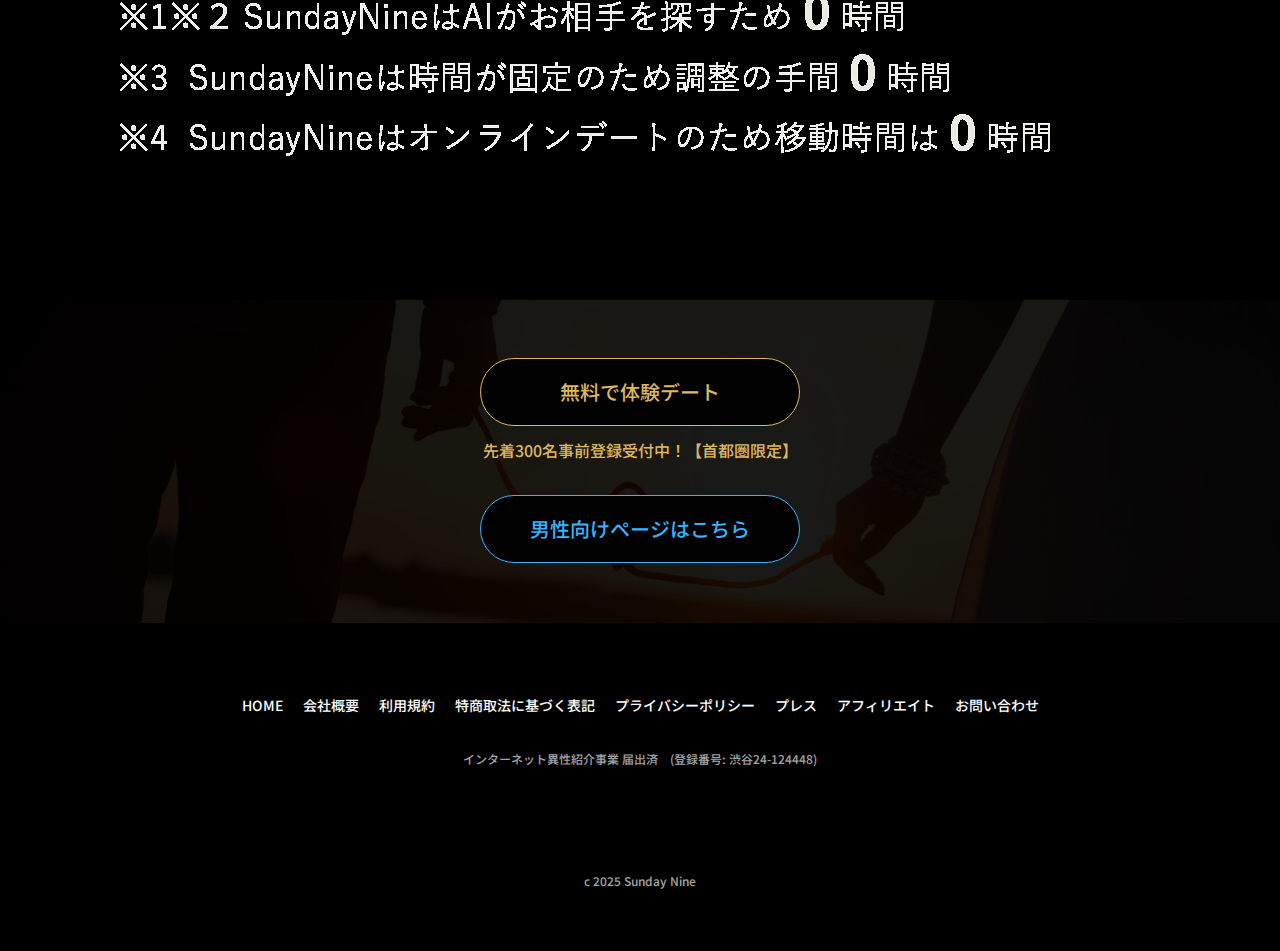
==== commit ba08a00c: "media_dek" ====
--- a/women.html
+++ b/women.html
@@ -337,7 +337,7 @@
             </div>
           </div>
         </div>
-        <h1><span class="ryumin"></span>メディアに紹介されました</h1>
+        <!-- <h1><span class="ryumin"></span>メディアに紹介されました</h1>
         <div class="site-section bg-left-half mb-5">
           <div class="container owl-2-style">
             <div class="owl-carousel owl-2">
@@ -358,7 +358,7 @@
               </div>
             </div>
           </div>
-        </div>
+        </div> -->
       </section>
       <!--▲voice-->
 
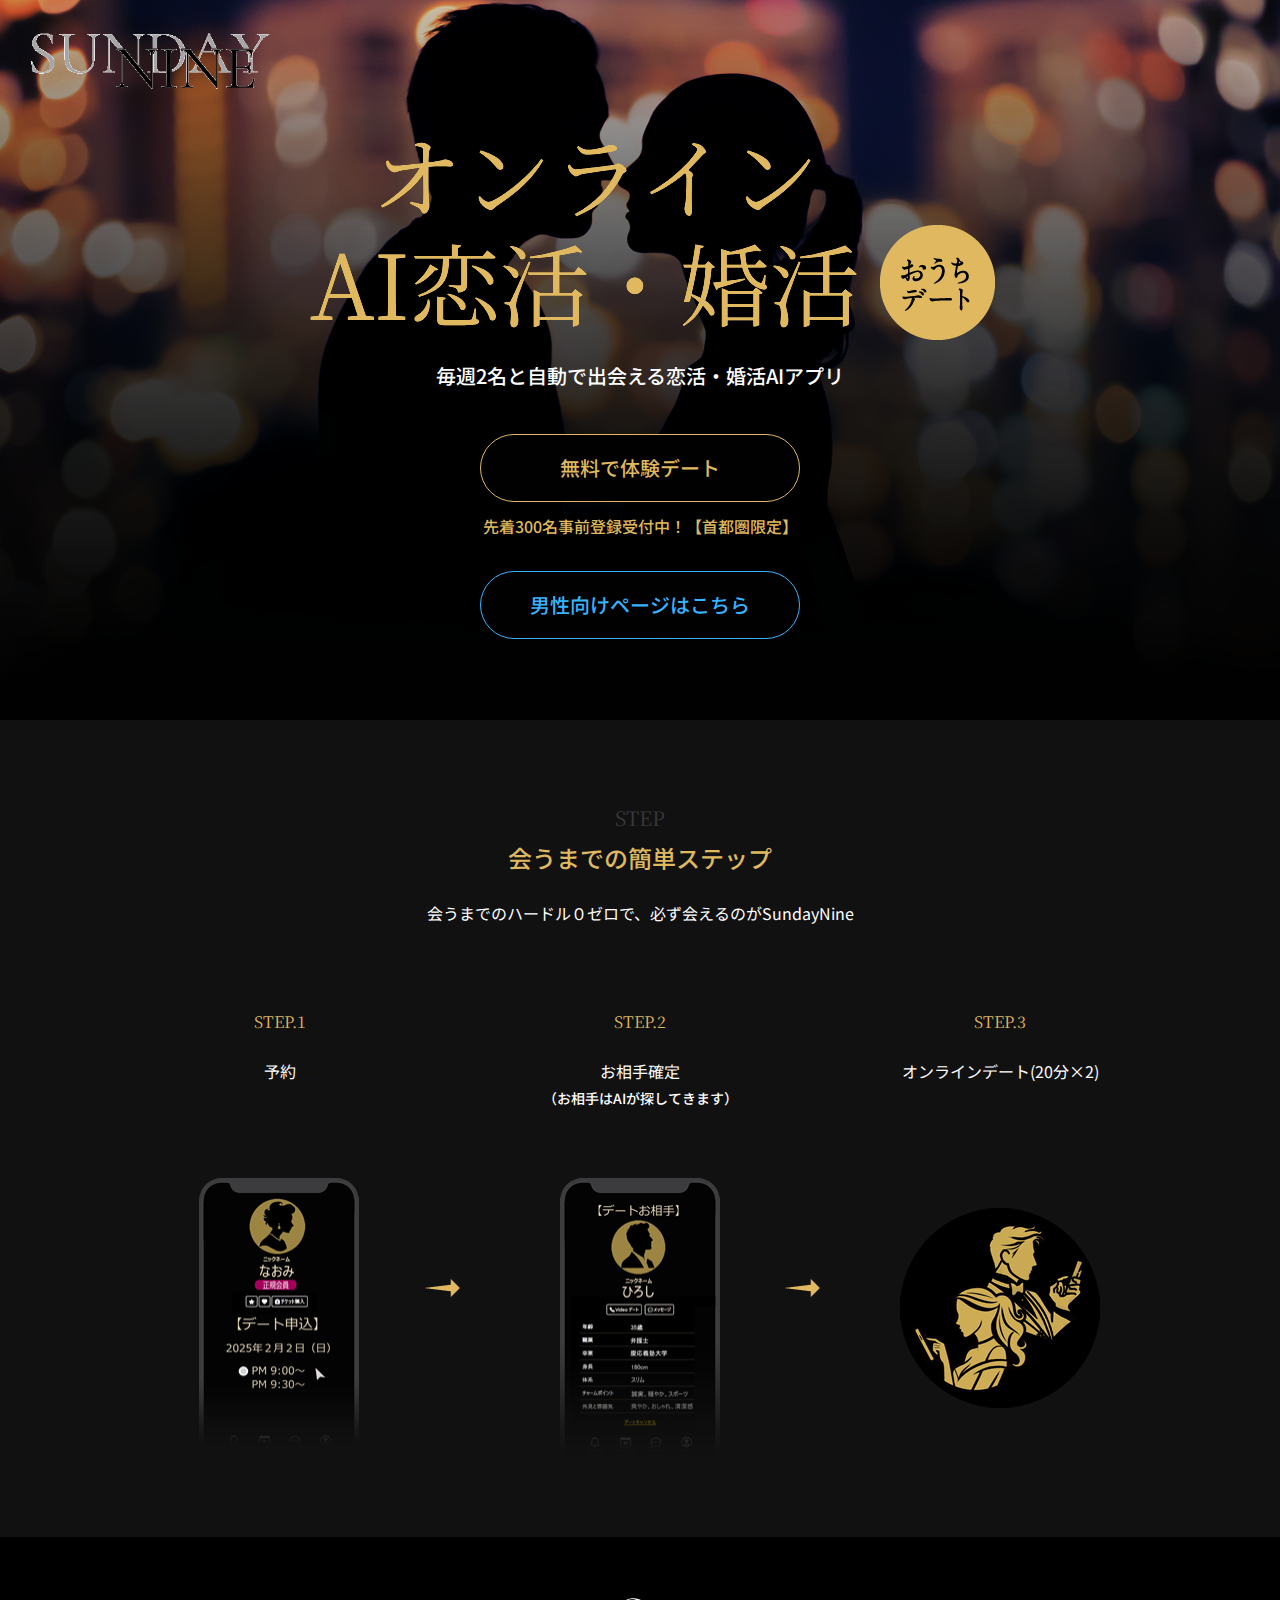
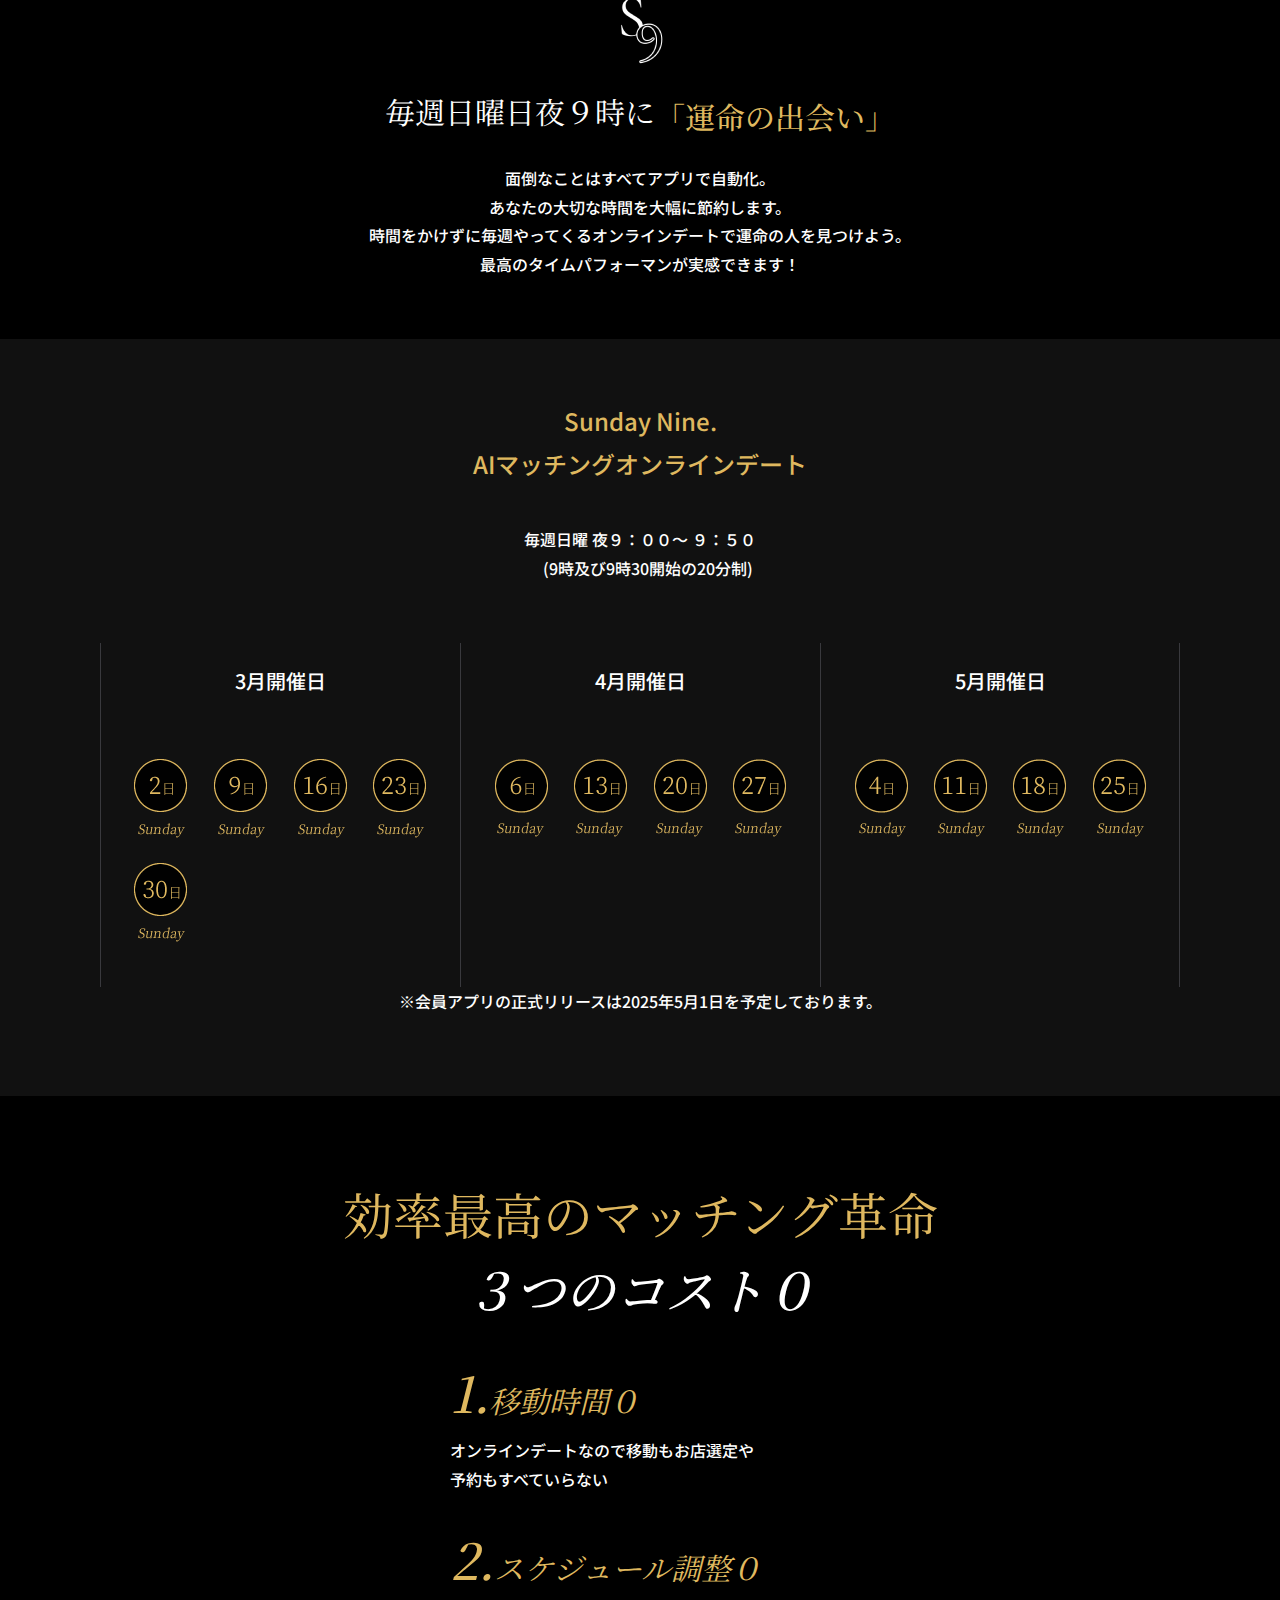
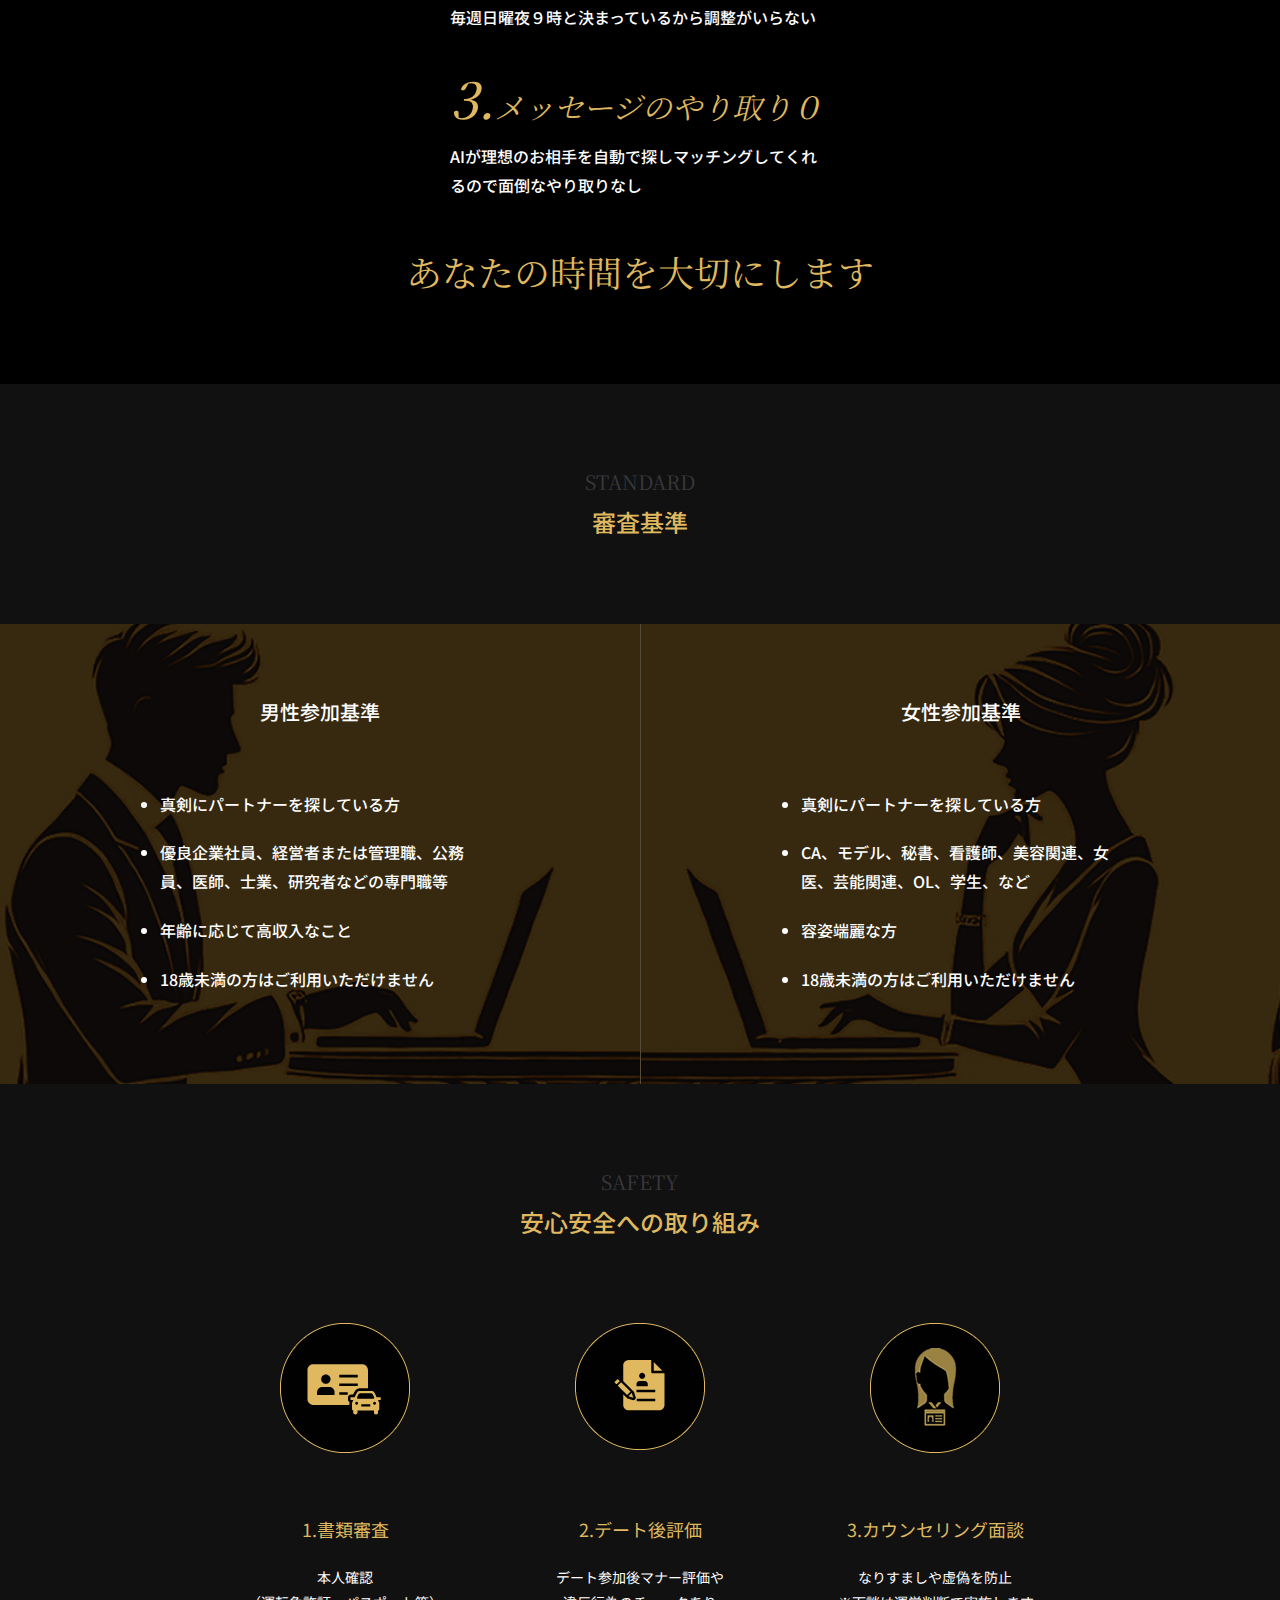
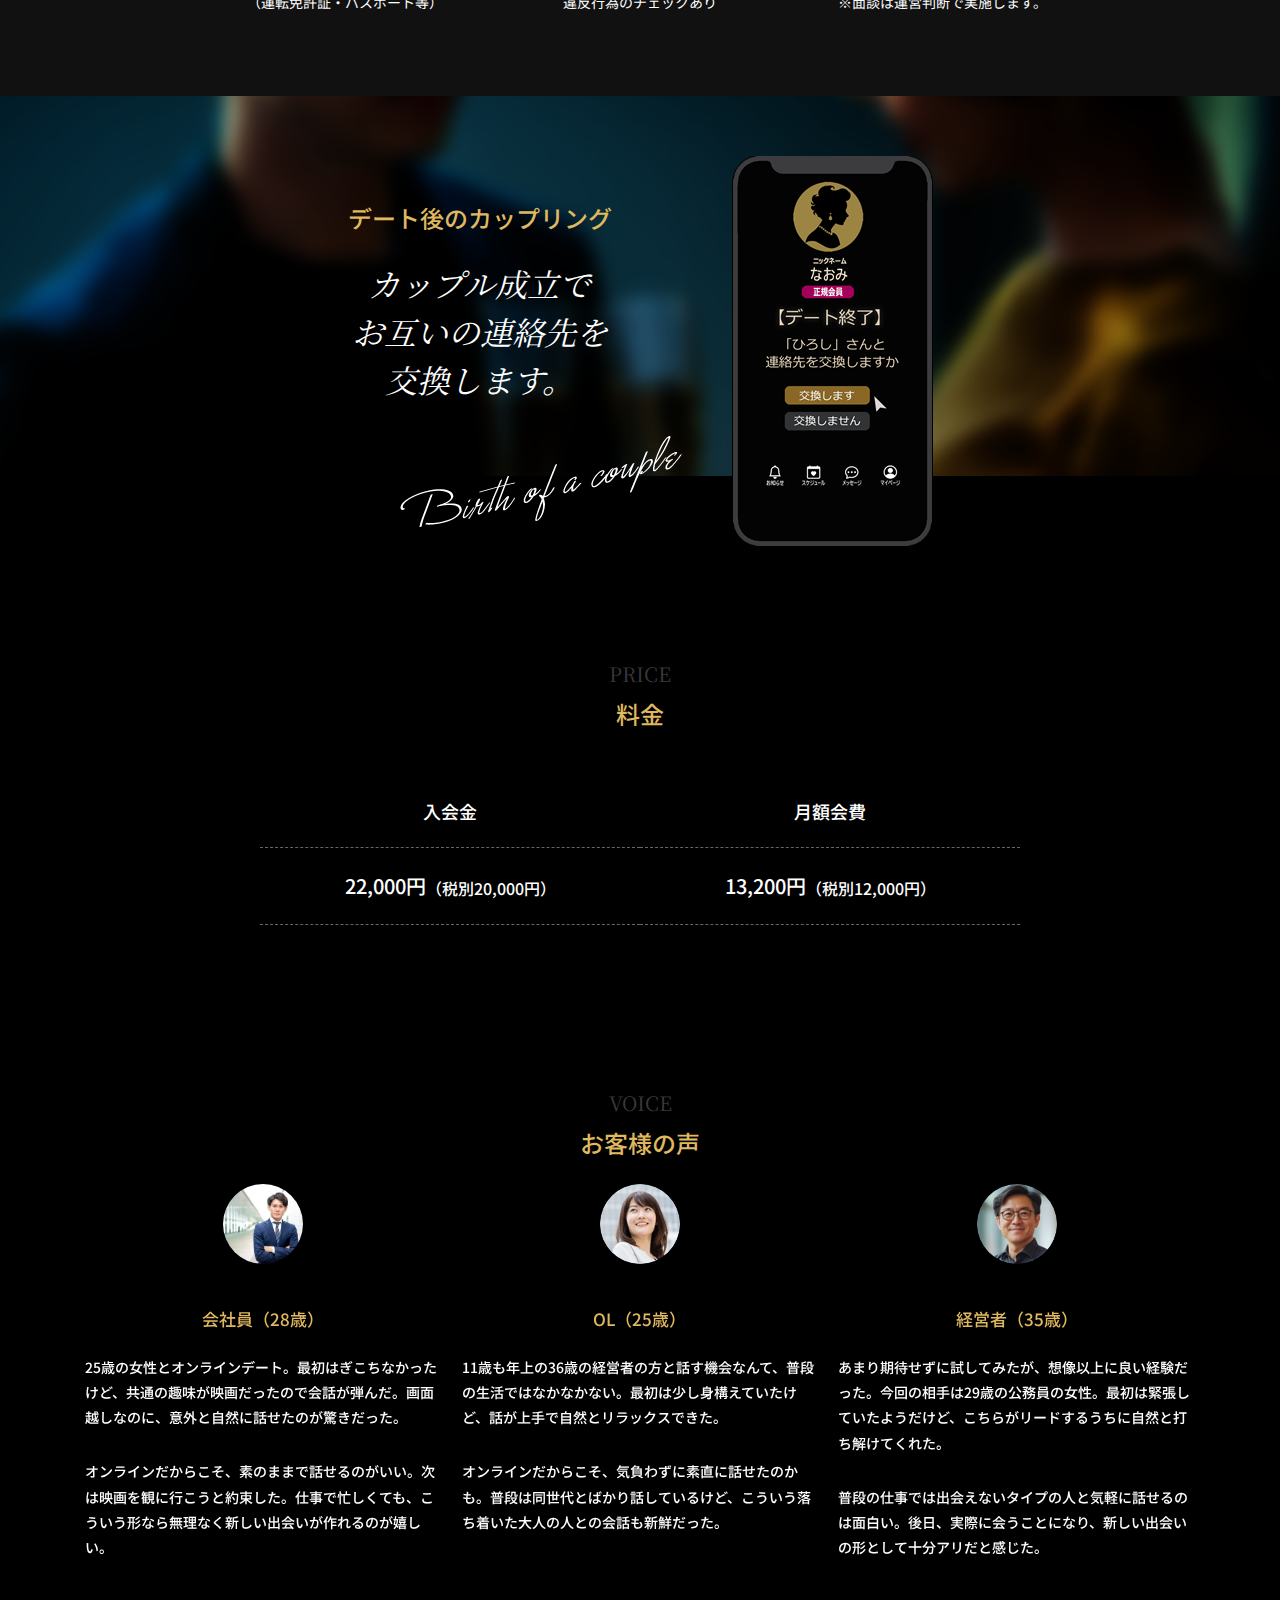
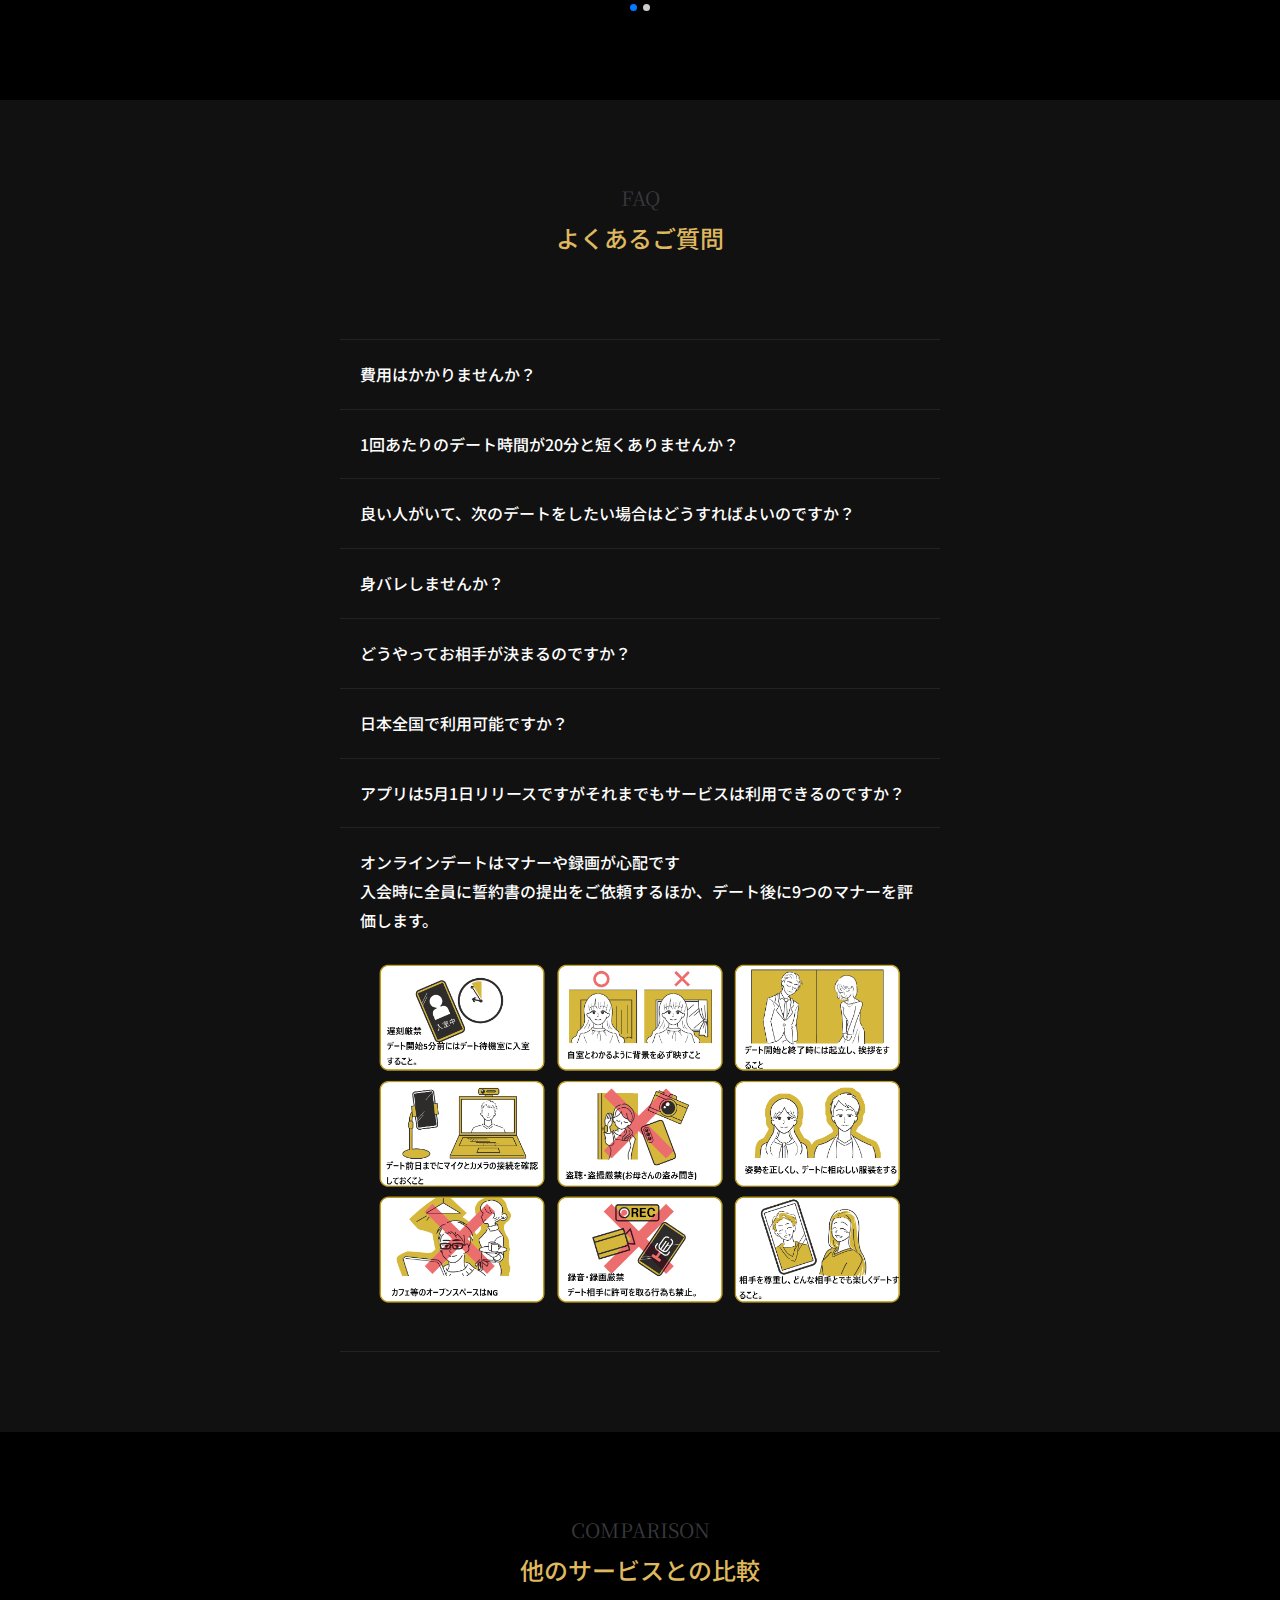
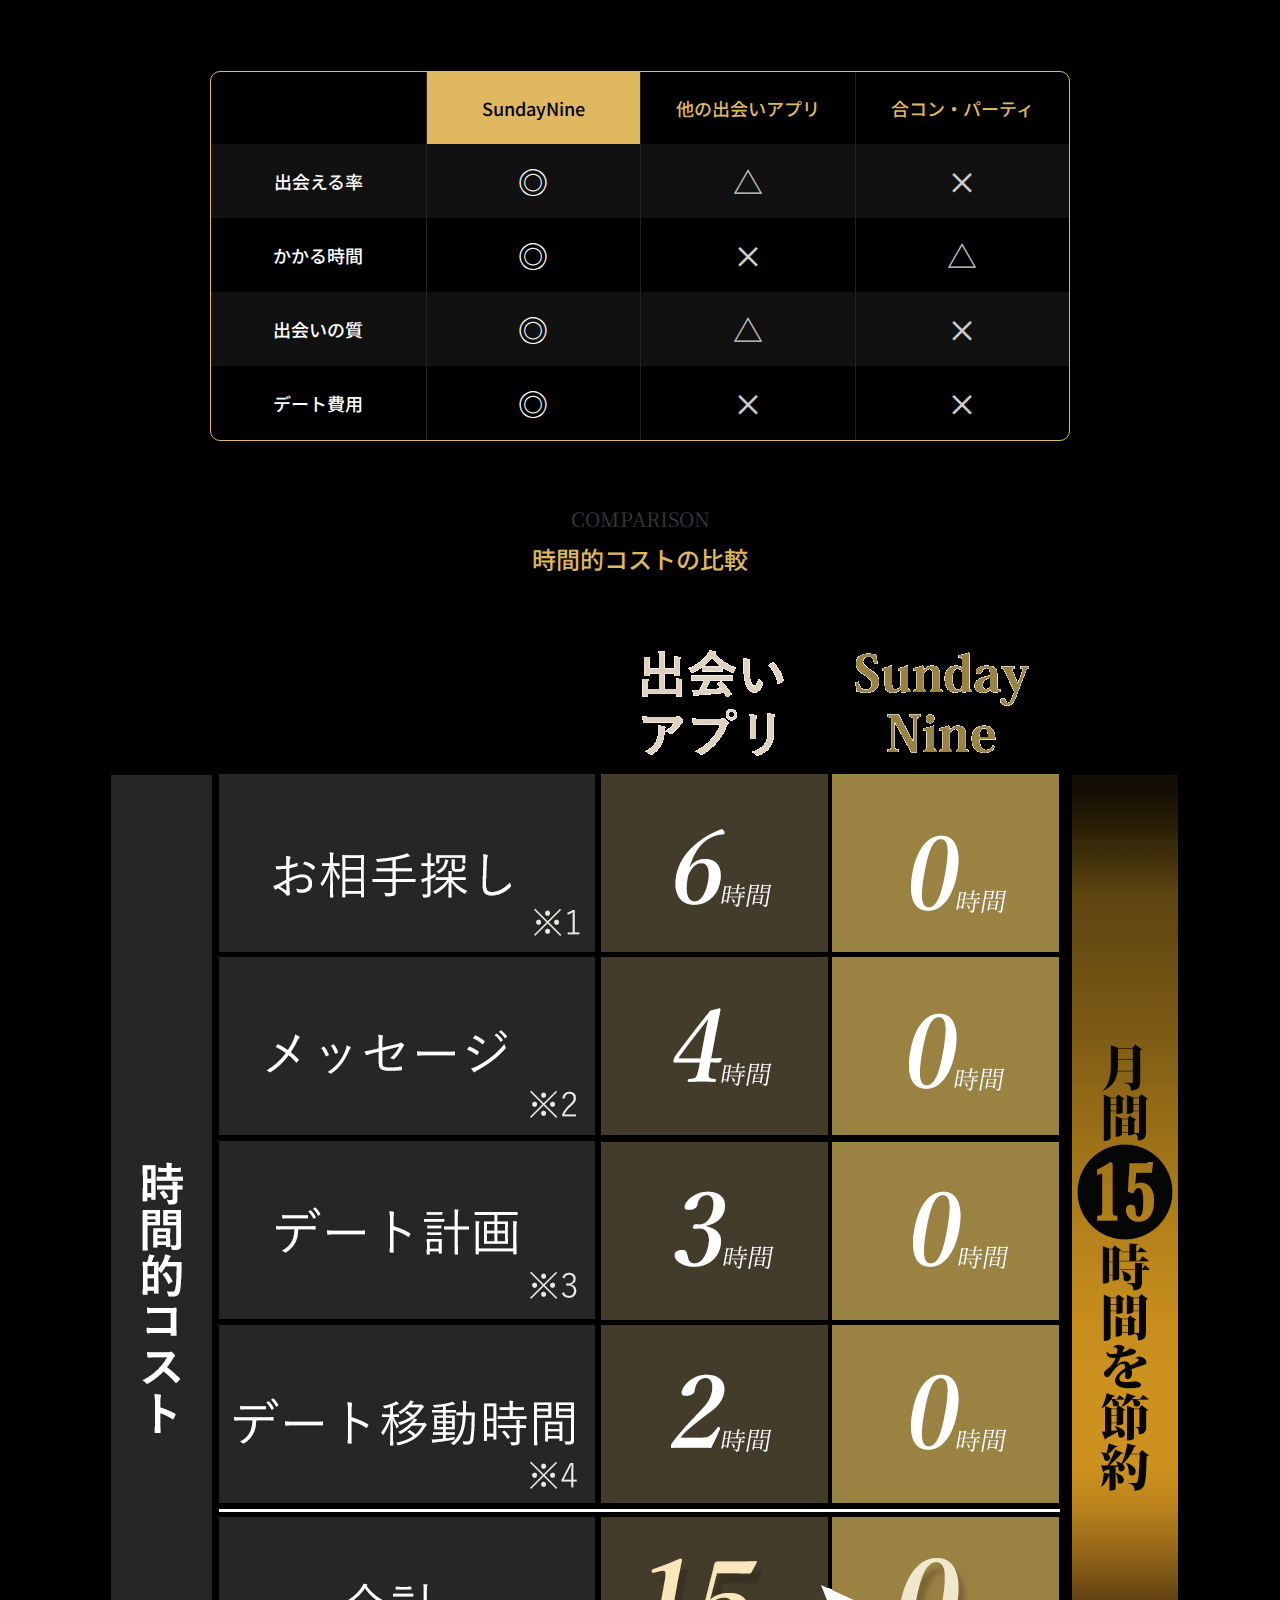
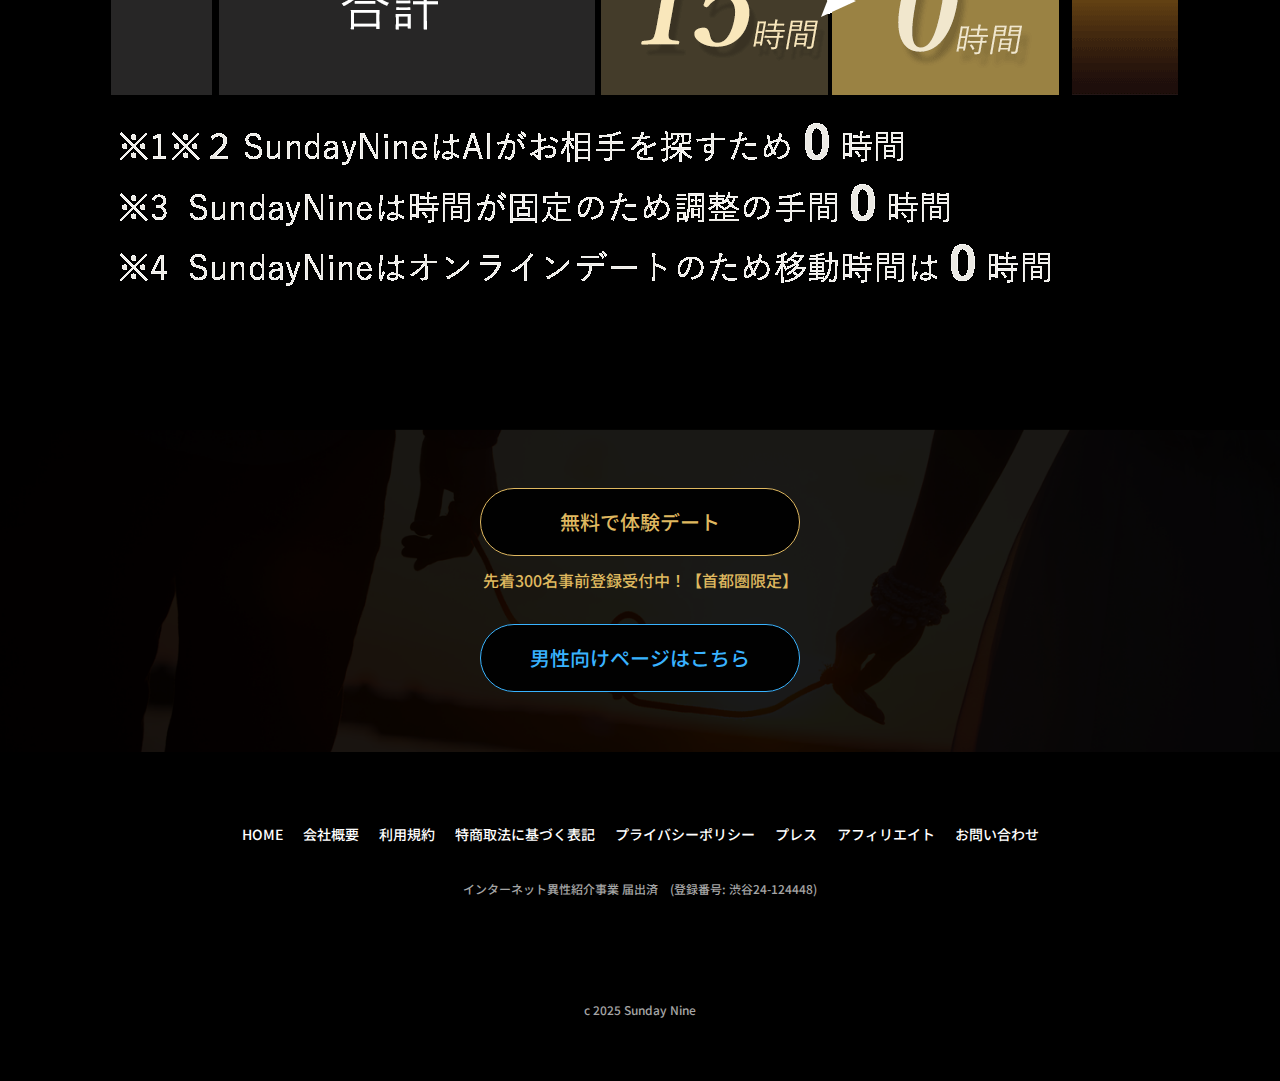
==== commit 23f5b93b: "お客様の声" ====
--- a/women.html
+++ b/women.html
@@ -1,278 +1,291 @@
 ﻿<!DOCTYPE html>
 <html>
-  <head>
-    <meta charset="UTF-8" />
-    <title>オンラインAI恋活・婚活 Sunday Nine</title>
-    <meta
-      name="description"
-      content="おうちデート、オンラインに特化した審査制マッチングアプリ女性版"
-    />
-    <meta name="viewport" content="width=device-width, initial-scale=1" />
-    <meta name="format-detection" content="telephone=yes" />
-    <link rel="icon" href="favicon.ico" />
-    <link
-      rel="stylesheet"
-      type="text/css"
-      href="css/common.css?version=2"
-      media="screen, print"
-    />
-    <link rel="stylesheet" href="css/owl.carousel.min.css" />
-    <script
-      src="https://cdnjs.cloudflare.com/ajax/libs/jquery/2.2.4/jquery.min.js"
-      type="text/javascript"
-    ></script>
-    <script src="js/jquery.smoothScroll.js"></script>
-    <script src="js/acordion.js"></script>
-    <script src="js/common.js"></script>
-    <script src="//statics.a8.net/a8sales/a8sales.js"></script>
-    <script src="//statics.a8.net/a8sales/a8crossDomain.js"></script>
-    <script src="//statics.a8.net/a8sales/a8shopForm.js"></script>
-    <script src="js/jquery-3.3.1.min.js"></script>
-    <script src="js/popper.min.js"></script>
-    <script src="js/bootstrap.min.js"></script>
-    <script src="js/owl.carousel.min.js"></script>
-    <script src="js/main.js"></script>
-  </head>
-  <body>
-    <!--▽wrapper-->
-    <div id="wrapper" class="women">
-      <!--▽main-->
-      <section id="main">
-        <p class="logo"><img src="image/logo_main.png" /></p>
-        <div class="detail">
-          <p class="icon"><img src="image/icon.png" /></p>
-          <h1><img src="image/title.png" /></h1>
-          <h2>毎週2名と自動で出会える恋活・婚活AIアプリ</h2>
+
+<head>
+  <meta charset="UTF-8" />
+  <title>オンラインAI恋活・婚活 Sunday Nine</title>
+  <meta name="description" content="おうちデート、オンラインに特化した審査制マッチングアプリ女性版" />
+  <meta name="viewport" content="width=device-width, initial-scale=1" />
+  <meta name="format-detection" content="telephone=yes" />
+  <link rel="icon" href="favicon.ico" />
+  <link rel="stylesheet" type="text/css" href="css/common.css?version=2" media="screen, print" />
+  <link rel="stylesheet" href="css/owl.carousel.min.css" />
+  <script src="https://cdnjs.cloudflare.com/ajax/libs/jquery/2.2.4/jquery.min.js" type="text/javascript"></script>
+  <script src="js/jquery.smoothScroll.js"></script>
+  <script src="js/acordion.js"></script>
+  <script src="js/common.js"></script>
+  <script src="//statics.a8.net/a8sales/a8sales.js"></script>
+  <script src="//statics.a8.net/a8sales/a8crossDomain.js"></script>
+  <script src="//statics.a8.net/a8sales/a8shopForm.js"></script>
+  <script src="js/jquery-3.3.1.min.js"></script>
+  <script src="js/popper.min.js"></script>
+  <script src="js/bootstrap.min.js"></script>
+  <script src="js/owl.carousel.min.js"></script>
+  <script src="js/main.js"></script>
+
+  <script>
+    if (!window.afblpcvLpConf) {
+      window.afblpcvLpConf = [];
+    }
+    window.afblpcvLpConf.push({
+      siteId: "86ef7873"
+    });
+    window.afblpcvLinkConf = {
+      siteId: "86ef7873",
+      mode: "all"
+    };
+  </script>
+  <script src="https://t.afi-b.com/jslib/lpcv.js?cid=86ef7873&pid=515819X" async="async"></script>
+
+</head>
+
+<body>
+  <!--▽wrapper-->
+  <div id="wrapper" class="women">
+    <!--▽main-->
+    <section id="main">
+      <p class="logo"><img src="image/logo_main.png" /></p>
+      <div class="detail">
+        <p class="icon"><img src="image/icon.png" /></p>
+        <h1><img src="image/title.png" /></h1>
+        <h2>毎週2名と自動で出会える恋活・婚活AIアプリ</h2>
+        <ul>
+          <li>
+            <a href="https://ws.formzu.net/dist/S75752620/" target="_blank"
+              class="boy">無料で体験デート</a><span>先着300名事前登録受付中！【首都圏限定】</span>
+          </li>
+          <li>
+            <a href="index.html" class="boy-women">男性向けページはこちら</a>
+          </li>
+        </ul>
+      </div>
+    </section>
+    <!--▲main-->
+
+    <!--▽step-->
+    <section id="step">
+      <h1><span class="ryumin">STEP</span>会うまでの簡単ステップ</h1>
+      <p class="copy">会うまでのハードル０ゼロで、必ず会えるのがSundayNine</p>
+      <div class="inner">
+        <dl>
+          <dt><img src="image/img_step1_women.png" /></dt>
+          <dd>
+            <h2 class="ryumin">STEP.1</h2>
+            <p>予約</p>
+          </dd>
+        </dl>
+
+        <dl>
+          <dt><img src="image/img_step2_women.png" /></dt>
+          <dd>
+            <h2 class="ryumin">STEP.2</h2>
+            <p>お相手確定<span>（お相手はAIが探してきます）</span></p>
+          </dd>
+        </dl>
+
+        <dl>
+          <dt><img src="image/img_step3.png" /></dt>
+          <dd>
+            <h2 class="ryumin">STEP.3</h2>
+            <p>オンラインデート(20分×2)</p>
+          </dd>
+        </dl>
+      </div>
+    </section>
+    <!--▲step-->
+
+    <!-- <section id="media">
+        <h1><span class="add_media"></span>メディアに紹介されました</h1>
+        <div class="site-section bg-left-half">
+          <div class="container">
+              <div>
+                <img src="image/add_media1.png" alt="Image" class="media_img" />
+              </div>
+          </div>
+        </div>
+      </section> -->
+
+    <!--▽unmei-->
+    <section id="unmei">
+      <p><img src="image/logo.png" /></p>
+      <h1 class="ryumin">毎週日曜日夜９時に<span>「運命の出会い」</span></h1>
+      <p>
+        面倒なことはすべてアプリで自動化。<br />
+        あなたの大切な時間を大幅に節約します。<br />
+        時間をかけずに毎週やってくるオンラインデートで運命の人を見つけよう。<br />
+        最高のタイムパフォーマンが実感できます！
+      </p>
+    </section>
+    <!--▲unmei-->
+
+    <!--▽calendar-->
+    <section id="calendar">
+      <h1>Sunday Nine.<br />AIマッチングオンラインデート</h1>
+      <p>毎週日曜 夜９：００～ ９：５０<br />　(9時及び9時30開始の20分制)</p>
+
+      <div class="inner">
+        <dl>
+          <dt>3月開催日</dt>
+          <dd>
+            <p><img src="image/day2.png" /></p>
+            <p><img src="image/day9.png" /></p>
+            <p><img src="image/day16.png" /></p>
+            <p><img src="image/day23.png" /></p>
+            <p><img src="image/day30.png" /></p>
+          </dd>
+        </dl>
+        <dl>
+          <dt>4月開催日</dt>
+          <dd>
+            <p><img src="image/day6.png" /></p>
+            <p><img src="image/day13.png" /></p>
+            <p><img src="image/day20.png" /></p>
+            <p><img src="image/day27.png" /></p>
+          </dd>
+        </dl>
+
+        <dl>
+          <dt>5月開催日</dt>
+          <dd>
+            <p><img src="image/day4.png" /></p>
+            <p><img src="image/day11.png" /></p>
+            <p><img src="image/day18.png" /></p>
+            <p><img src="image/day25.png" /></p>
+          </dd>
+        </dl>
+      </div>
+      ※会員アプリの正式リリースは2025年5月1日を予定しております。
+    </section>
+    <!--▲calendar-->
+
+    <!--▽kakumei-->
+    <section id="kakumei">
+      <h1 class="ryumin">
+        効率最高のマッチング革命<span>３つのコスト０</span>
+      </h1>
+      <div class="inner">
+        <dl>
+          <dt class="ryumin"><span>1.</span>移動時間０</dt>
+          <dd>
+            オンラインデートなので移動もお店選定や<br />予約もすべていらない
+          </dd>
+          <dt class="ryumin"><span>2.</span>スケジュール調整０</dt>
+          <dd>毎週日曜夜９時と決まっているから調整がいらない</dd>
+          <dt class="ryumin"><span>3.</span>メッセージのやり取り０</dt>
+          <dd>
+            AIが理想のお相手を自動で探しマッチングしてくれるので面倒なやり取りなし
+          </dd>
+        </dl>
+      </div>
+
+      <p class="end ryumin">あなたの時間を大切にします</p>
+    </section>
+    <!--▲kakumei-->
+
+    <!--▽standard-->
+    <section id="standard">
+      <h1><span class="ryumin">STANDARD</span>審査基準</h1>
+      <div class="inner">
+        <div class="boy">
+          <h2>男性参加基準</h2>
           <ul>
+            <li>真剣にパートナーを探している方</li>
             <li>
-              <a
-                href="https://ws.formzu.net/dist/S75752620/"
-                target="_blank"
-                class="boy"
-                >無料で体験デート</a
-              ><span>先着300名事前登録受付中！【首都圏限定】</span>
+              優良企業社員、経営者または管理職、公務員、医師、士業、研究者などの専門職等
             </li>
+            <li>年齢に応じて高収入なこと</li>
+            <li>18歳未満の方はご利用いただけません</li>
+          </ul>
+        </div>
+
+        <div class="girl">
+          <h2>女性参加基準</h2>
+          <ul>
+            <li>真剣にパートナーを探している方</li>
             <li>
-              <a href="index.html" class="boy-women">男性向けページはこちら</a>
+              CA、モデル、秘書、看護師、美容関連、女医、芸能関連、OL、学生、など
             </li>
+            <li>容姿端麗な方</li>
+            <li>18歳未満の方はご利用いただけません</li>
           </ul>
         </div>
-      </section>
-      <!--▲main-->
-
-      <!--▽step-->
-      <section id="step">
-        <h1><span class="ryumin">STEP</span>会うまでの簡単ステップ</h1>
-        <p class="copy">会うまでのハードル０ゼロで、必ず会えるのがSundayNine</p>
-        <div class="inner">
-          <dl>
-            <dt><img src="image/img_step1_women.png" /></dt>
-            <dd>
-              <h2 class="ryumin">STEP.1</h2>
-              <p>予約</p>
-            </dd>
-          </dl>
-
-          <dl>
-            <dt><img src="image/img_step2_women.png" /></dt>
-            <dd>
-              <h2 class="ryumin">STEP.2</h2>
-              <p>お相手確定<span>（お相手はAIが探してきます）</span></p>
-            </dd>
-          </dl>
-
-          <dl>
-            <dt><img src="image/img_step3.png" /></dt>
-            <dd>
-              <h2 class="ryumin">STEP.3</h2>
-              <p>オンラインデート(20分×2)</p>
-            </dd>
-          </dl>
-        </div>
-      </section>
-      <!--▲step-->
-
-      <!--▽unmei-->
-      <section id="unmei">
-        <p><img src="image/logo.png" /></p>
-        <h1 class="ryumin">毎週日曜日夜９時に<span>「運命の出会い」</span></h1>
-        <p>
-          面倒なことはすべてアプリで自動化。<br />
-          あなたの大切な時間を大幅に節約します。<br />
-          時間をかけずに毎週やってくるオンラインデートで運命の人を見つけよう。<br />
-          最高のタイムパフォーマンが実感できます！
-        </p>
-      </section>
-      <!--▲unmei-->
-
-      <!--▽calendar-->
-      <section id="calendar">
-        <h1>Sunday Nine.<br />AIマッチングオンラインデート</h1>
-        <p>毎週日曜 夜９：００～ ９：５０<br />　(9時及び9時30開始の20分制)</p>
-
-        <div class="inner">
-          <dl>
-            <dt>3月開催日</dt>
-            <dd>
-              <p><img src="image/day2.png" /></p>
-              <p><img src="image/day9.png" /></p>
-              <p><img src="image/day16.png" /></p>
-              <p><img src="image/day23.png" /></p>
-              <p><img src="image/day30.png" /></p>
-            </dd>
-          </dl>
-          <dl>
-            <dt>4月開催日</dt>
-            <dd>
-              <p><img src="image/day6.png" /></p>
-              <p><img src="image/day13.png" /></p>
-              <p><img src="image/day20.png" /></p>
-              <p><img src="image/day27.png" /></p>
-            </dd>
-          </dl>
-
-          <dl>
-            <dt>5月開催日</dt>
-            <dd>
-              <p><img src="image/day4.png" /></p>
-              <p><img src="image/day11.png" /></p>
-              <p><img src="image/day18.png" /></p>
-              <p><img src="image/day25.png" /></p>
-            </dd>
-          </dl>
-        </div>
-        ※会員アプリの正式リリースは2025年5月1日を予定しております。
-      </section>
-      <!--▲calendar-->
-
-      <!--▽kakumei-->
-      <section id="kakumei">
-        <h1 class="ryumin">
-          効率最高のマッチング革命<span>３つのコスト０</span>
-        </h1>
-        <div class="inner">
-          <dl>
-            <dt class="ryumin"><span>1.</span>移動時間０</dt>
-            <dd>
-              オンラインデートなので移動もお店選定や<br />予約もすべていらない
-            </dd>
-            <dt class="ryumin"><span>2.</span>スケジュール調整０</dt>
-            <dd>毎週日曜夜９時と決まっているから調整がいらない</dd>
-            <dt class="ryumin"><span>3.</span>メッセージのやり取り０</dt>
-            <dd>
-              AIが理想のお相手を自動で探しマッチングしてくれるので面倒なやり取りなし
-            </dd>
-          </dl>
-        </div>
-
-        <p class="end ryumin">あなたの時間を大切にします</p>
-      </section>
-      <!--▲kakumei-->
-
-      <!--▽standard-->
-      <section id="standard">
-        <h1><span class="ryumin">STANDARD</span>審査基準</h1>
-        <div class="inner">
-          <div class="boy">
-            <h2>男性参加基準</h2>
-            <ul>
-              <li>真剣にパートナーを探している方</li>
-              <li>
-                優良企業社員、経営者または管理職、公務員、医師、士業、研究者などの専門職等
-              </li>
-              <li>年齢に応じて高収入なこと</li>
-              <li>18歳未満の方はご利用いただけません</li>
-            </ul>
-          </div>
-
-          <div class="girl">
-            <h2>女性参加基準</h2>
-            <ul>
-              <li>真剣にパートナーを探している方</li>
-              <li>
-                CA、モデル、秘書、看護師、美容関連、女医、芸能関連、OL、学生、など
-              </li>
-              <li>容姿端麗な方</li>
-              <li>18歳未満の方はご利用いただけません</li>
-            </ul>
-          </div>
-        </div>
-      </section>
-      <!--▲standard-->
-
-      <!--▽safety-->
-      <section id="safety">
-        <h1><span class="ryumin">SAFETY</span>安心安全への取り組み</h1>
-        <div class="inner">
-          <dl>
-            <dt><img src="image/i_safety1.png" /></dt>
-            <dd>
-              <h2>1.書類審査</h2>
-              <p>本人確認<br />（運転免許証・パスポート等）</p>
-            </dd>
-          </dl>
-
-          <dl>
-            <dt><img src="image/i_safety2.png" /></dt>
-            <dd>
-              <h2>2.デート後評価</h2>
-              <p>デート参加後マナー評価や<br />違反行為のチェックあり</p>
-            </dd>
-          </dl>
-
-          <dl>
-            <dt><img src="image/i_safety3.png" /></dt>
-            <dd>
-              <h2>3.カウンセリング面談</h2>
-              <p>なりすましや虚偽を防止<br />　※面談は運営判断で実施します。</p>
-            </dd>
-          </dl>
-        </div>
-      </section>
-      <!--▲safety-->
-
-      <!--▽capple-->
-      <section id="capple">
-        <div class="inner">
-          <div class="box">
-            <div>
-              <h2>デート後のカップリング</h2>
-              <p class="copy ryumin">
-                カップル成立で<br />お互いの連絡先を<br />交換します。
-              </p>
-              <p class="sign"><img src="image/t_capple.png" /></p>
-            </div>
-            <div><img src="image/img_capple_women.png" /></div>
-          </div>
-        </div>
-      </section>
-      <!--▲capple-->
-
-      <!--▽price-->
-      <section id="price">
-        <h1><span class="ryumin">PRICE</span>料金</h1>
-        <div class="inner">
-          <table>
-            <tbody>
-              <tr>
-                <th>入会金</th>
-                <th>月額会費</th>
-              </tr>
-              <tr>
-                <td>22,000円<span>（税別20,000円）</span></td>
-                <td>13,200円<span>（税別12,000円）</span></td>
-              </tr>
-            </tbody>
-          </table>
-        </div>
-      </section>
-      <!--▲price-->
-
-      <!--▽pre-->
-      <!--      <section id="pre">
+      </div>
+    </section>
+    <!--▲standard-->
+
+    <!--▽safety-->
+    <section id="safety">
+      <h1><span class="ryumin">SAFETY</span>安心安全への取り組み</h1>
+      <div class="inner">
+        <dl>
+          <dt><img src="image/i_safety1.png" /></dt>
+          <dd>
+            <h2>1.書類審査</h2>
+            <p>本人確認<br />（運転免許証・パスポート等）</p>
+          </dd>
+        </dl>
+
+        <dl>
+          <dt><img src="image/i_safety2.png" /></dt>
+          <dd>
+            <h2>2.デート後評価</h2>
+            <p>デート参加後マナー評価や<br />違反行為のチェックあり</p>
+          </dd>
+        </dl>
+
+        <dl>
+          <dt><img src="image/i_safety3.png" /></dt>
+          <dd>
+            <h2>3.カウンセリング面談</h2>
+            <p>なりすましや虚偽を防止<br />　※面談は運営判断で実施します。</p>
+          </dd>
+        </dl>
+      </div>
+    </section>
+    <!--▲safety-->
+
+    <!--▽capple-->
+    <section id="capple">
+      <div class="inner">
+        <div class="box">
+          <div>
+            <h2>デート後のカップリング</h2>
+            <p class="copy ryumin">
+              カップル成立で<br />お互いの連絡先を<br />交換します。
+            </p>
+            <p class="sign"><img src="image/t_capple.png" /></p>
+          </div>
+          <div><img src="image/img_capple_women.png" /></div>
+        </div>
+      </div>
+    </section>
+    <!--▲capple-->
+
+    <!--▽price-->
+    <section id="price">
+      <h1><span class="ryumin">PRICE</span>料金</h1>
+      <div class="inner">
+        <table>
+          <tbody>
+            <tr>
+              <th>入会金</th>
+              <th>月額会費</th>
+            </tr>
+            <tr>
+              <td>22,000円<span>（税別20,000円）</span></td>
+              <td>13,200円<span>（税別12,000円）</span></td>
+            </tr>
+          </tbody>
+        </table>
+      </div>
+    </section>
+    <!--▲price-->
+
+    <!--▽pre-->
+    <!--      <section id="pre">
         <h1><img src="image/img_pre.png" /></h1>
         <div class="inner">
-          <h2>2025年2月末までにお申し込みの男女先着300名様</h2>
+          <h2>2025年3月末までにお申し込みの男女先着300名様</h2>
           <dl>
     <!--  
             <dt><span>特典</span></dt>
@@ -291,286 +304,291 @@
           </dl>
         </div>
       </section >-->
-      <!--▲pre-->
-
-      <!--▽voice-->
-      <section id="voice">
-        <h1><span class="ryumin">VOICE</span>お客様の声</h1>
-        <div class="site-section bg-left-half mb-5">
-          <div class="container owl-2-style">
-            <div class="owl-carousel owl-2">
-              <div class="media-29101">
-                <img src="image/img_voice1.png" alt="Image" class="img-fluid" />
-                <h2>とにかく会わないことには始まらない</h2>
-                <p>
-                  従来型マッチングアプリでは会えるまでのハードルがとても高く、数人とマッチングしても最終的に会えるのはほんのわずか…そんな面倒を一気に解消したかった。
-                </p>
+    <!--▲pre-->
+
+    <!--▽voice-->
+    <section id="voice">
+      <h1><span class="ryumin">VOICE</span>お客様の声</h1>
+      <div class="site-section bg-left-half mb-5">
+        <div class="container owl-2-style">
+          <div class="owl-carousel owl-2">
+            <div class="media-29101">
+              <img src="image/img_voice1.png" alt="Image" class="img-fluid" />
+              <h2>会社員（28歳）</h2>
+              <p>
+                25歳の女性とオンラインデート。最初はぎこちなかったけど、共通の趣味が映画だったので会話が弾んだ。画面越しなのに、意外と自然に話せたのが驚きだった。
+              </p>
+              <br>
+              <p>
+                オンラインだからこそ、素のままで話せるのがいい。次は映画を観に行こうと約束した。仕事で忙しくても、こういう形なら無理なく新しい出会いが作れるのが嬉しい。
+              </p>
+            </div>
+            <div class="media-29101">
+              <img src="image/img_voice2.png" alt="Image" class="img-fluid" />
+              <h2>OL（25歳）</h2>
+              <p>
+                11歳も年上の36歳の経営者の方と話す機会なんて、普段の生活ではなかなかない。最初は少し身構えていたけど、話が上手で自然とリラックスできた。
+              </p>
+              <br>
+              <p>
+                オンラインだからこそ、気負わずに素直に話せたのかも。普段は同世代とばかり話しているけど、こういう落ち着いた大人の人との会話も新鮮だった。
+              </p>
+            </div>
+            <div class="media-29101">
+              <img src="image/img_voice3.png" alt="Image" class="img-fluid" />
+              <h2>経営者（35歳）</h2>
+              <p>
+                あまり期待せずに試してみたが、想像以上に良い経験だった。今回の相手は29歳の公務員の女性。最初は緊張していたようだけど、こちらがリードするうちに自然と打ち解けてくれた。
+              </p>
+              <br>
+              <p>
+                普段の仕事では出会えないタイプの人と気軽に話せるのは面白い。後日、実際に会うことになり、新しい出会いの形として十分アリだと感じた。
+              </p>
+            </div>
+            <div class="media-29101">
+              <img src="image/img_voice4.png" alt="Image" class="img-fluid" />
+              <h2>学生（22歳）</h2>
+              <p>
+                38歳の男性とオンラインデートをしました。年齢差があるので不安もありましたが、むしろ話がスムーズで、終始リラックスして話せました。
+              </p>
+              <br>
+              <p>
+                仕事の話や人生経験の話が新鮮で、普段の友達とは違う視点をもらえたのが面白かったです。マッチングアプリのようにメッセージのやり取りがいらないので、思ったより手軽に出会えるのがいいですね。
+              </p>
+            </div>
+            <div class="media-29101">
+              <img src="image/img_voice5.png" alt="Image" class="img-fluid" />
+              <h2>公務員（32歳）</h2>
+              <p>
+                今回の相手は23歳の大学院生でした。9歳も年下なので話が合うか不安でしたが、旅行好きだったので、お互い行ったことのある国の話で意気投合しました。
+              </p>
+              <br>
+              <p>
+                仕事が忙しいと出会いが限られますが、こうして気軽に新しい人と話せるのはありがたいですね。家でゆっくりできるし、普段なら出会えないタイプの人ともつながれるのが魅力です。
+              </p>
+            </div>
+            <div class="media-29101">
+              <img src="image/img_voice6.png" alt="Image" class="img-fluid" />
+              <h2>看護師（27歳）</h2>
+              <p>
+                仕事が忙しくて出会いの場に行く時間がない中、オンラインで手軽にデートができるのは助かった。今回のお相手は34歳の公務員の方で、落ち着いた雰囲気に安心した。
+              </p>
+              <br>
+              <p>
+                お互い夜勤のある仕事なので、「夜勤明けのご褒美グルメ」の話で盛り上がり、次は一緒に食べに行こうという話に。こんな自然な流れで次につながるのがいい。
+              </p>
+            </div>
+          </div>
+        </div>
+      </div>
+      <!-- <h1><span class="ryumin"></span>メディアに紹介されました</h1>
+          <div class="site-section bg-left-half mb-5">
+            <div class="container owl-2-style">
+              <div class="owl-carousel owl-2">
+                <div>
+                  <img src="image/add_media1.png" alt="Image" class="img-fluid" />
+                </div>
+                <div>
+                  <img src="image/add_media2.png" alt="Image" class="img-fluid" />
+                </div>
+                <div>
+                  <img src="image/add_media3.png" alt="Image" class="img-fluid" />
+                </div>
+                <div>
+                  <img src="image/add_media4.png" alt="Image" class="img-fluid" />
+                </div>
+                <div>
+                  <img src="image/add_media5.png" alt="Image" class="img-fluid" />
+                </div>
               </div>
-              <div class="media-29101">
-                <img src="image/img_voice2.png" alt="Image" class="img-fluid" />
-                <h2>偏見や思い込みを持たずに出会うシンプルさ</h2>
-                <p>
-                  顔も知らない初めて会うお相手にドキドキしながら、先入観をはずしてシンプルに向合う新鮮な恋を体験してほしい。
-                </p>
-              </div>
-              <div class="media-29101">
-                <img src="image/img_voice3.png" alt="Image" class="img-fluid" />
-                <h2>とにかく会わないことには始まらない</h2>
-                <p>
-                  従来型マッチングアプリでは会えるまでのハードルがとても高く、数人とマッチングしても最終的に会えるのはほんのわずか…そんな面倒を一気に解消したかった。
-                </p>
-              </div>
-              <div class="media-29101">
-                <img src="image/img_voice4.png" alt="Image" class="img-fluid" />
-                <h2>偏見や思い込みを持たずに出会うシンプルさ</h2>
-                <p>
-                  顔も知らない初めて会うお相手にドキドキしながら、先入観をはずしてシンプルに向合う新鮮な恋を体験してほしい。
-                </p>
-              </div>
-              <div class="media-29101">
-                <img src="image/img_voice5.png" alt="Image" class="img-fluid" />
-                <h2>とにかく会わないことには始まらない</h2>
-                <p>
-                  従来型マッチングアプリでは会えるまでのハードルがとても高く、数人とマッチングしても最終的に会えるのはほんのわずか…そんな面倒を一気に解消したかった。
-                </p>
-              </div>
-            </div>
-          </div>
-        </div>
-        <!-- <h1><span class="ryumin"></span>メディアに紹介されました</h1>
-        <div class="site-section bg-left-half mb-5">
-          <div class="container owl-2-style">
-            <div class="owl-carousel owl-2">
-              <div>
-                <img src="image/add_media1.png" alt="Image" class="img-fluid" />
-              </div>
-              <div>
-                <img src="image/add_media2.png" alt="Image" class="img-fluid" />
-              </div>
-              <div>
-                <img src="image/add_media3.png" alt="Image" class="img-fluid" />
-              </div>
-              <div>
-                <img src="image/add_media4.png" alt="Image" class="img-fluid" />
-              </div>
-              <div>
-                <img src="image/add_media5.png" alt="Image" class="img-fluid" />
-              </div>
-            </div>
-          </div>
-        </div> -->
-      </section>
-      <!--▲voice-->
-
-      <!--▽faq-->
-      <section id="faq">
-        <h1><span class="ryumin">FAQ</span>よくあるご質問</h1>
-        <div class="inner">
-          <div class="detail">
-            <div class="box">
-              <p class="trigger">
-                <a href="javascript:void(0);">費用はかかりませんか？</a>
-              </p>
-              <div class="acordion_tree">
-                費用は一切かかりません。オンラインデートなのでデートの交通費などもかからないのが特徴です。
-              </div>
-            </div>
-
-            <div class="box">
-              <p class="trigger">
-                <a href="javascript:void(0);"
-                  >1回あたりのデート時間が20分と短くありませんか？</a
-                >
-              </p>
-              <div class="acordion_tree">
-                初回のデートは緊張していますからお互いの最高の姿を確認しお相手として相応しいかを判断する時間として20分が最適としております。
-              </div>
-            </div>
-
-            <div class="box">
-              <p class="trigger">
-                <a href="javascript:void(0);"
-                  >良い人がいて、次のデートをしたい場合はどうすればよいのですか？</a
-                >
-              </p>
-              <div class="acordion_tree">
-                お互いが良いなと思って次のデートに繋げたい場合は、お相手の評価をするアンケートフォームに「連絡先交換を希望する」という
-                チェックを入れて送付してください。お互いが希望した場合は登録しているメールアドレスが交換されます。その後の交際は自由（当サービスでは一切干渉いたしません）となります。また、20分のデート中に互いの合意があれば直接
-                連絡先を交換することも自由です。
-              </div>
-            </div>
-
-            <div class="box">
-              <p class="trigger">
-                <a href="javascript:void(0);">身バレしませんか？</a>
-              </p>
-              <div class="acordion_tree">
-                当サービスでは顔写真が一切公開されません。またプロフィール情報もデートが決まったお相手にしか公開されないので身バレする心配はありません。
-              </div>
-            </div>
-
-            <div class="box">
-              <p class="trigger">
-                <a href="javascript:void(0);"
-                  >どうやってお相手が決まるのですか？</a
-                >
-              </p>
-              <div class="acordion_tree">
-                AIマッチングについて
-                ‐G.S.アルゴリズム（安定結婚問題）を基にSundayNineが独自開発した、WPS（Weighted
-                Pair Score
-                based）アルゴリズムを用いたAIマッチングシステムを採用しています。
-                好みの相手や自身の属性、デートの評価を重みとしたペアスコアをもとにマッチングを行い参加者全体の組み合わせ満足度の総和を最大にします。
-              </div>
-            </div>
-
-            <div class="box">
-              <p class="trigger">
-                <a href="javascript:void(0);">日本全国で利用可能ですか？</a>
-              </p>
-              <div class="acordion_tree">
-                現在首都圏（東京から2時間圏内）のみご利用可能です。首都圏外も順次サービス拡大していく予定はございますのでご了承ください。
-              </div>
-            </div>
-
-            <div class="box">
-              <p class="trigger">
-                <a href="javascript:void(0);"
-                  >アプリは5月1日リリースですがそれまでもサービスは利用できるのですか？</a
-                >
-              </p>
-              <div class="acordion_tree">
-                はい、利用できます。ただしご不便をかけてしまうためアプリ開発中は500円のAmazon
-                Gift券を贈呈いたします。尚アプリのリリース予定は
-                5月1日を予定しており、それまでの期間はご予約の受付、デート相手のご連絡はご登録のメールアドレスを介してご案内いたします。
-              </div>
-            </div>
-
-            <div class="box">
-              <p class="trigger">
-                <a href="javascript:void(0);"
-                  >オンラインデートはマナーや録画が心配です</a
-                >
-              </p>
-              <div class="">
-                入会時に全員に誓約書の提出をご依頼するほか、デート後に9つのマナーを評価します。<br />
-                <a href="https://sunday9.net/others/manner.html" target="_blank"
-                  ><img src="image/online_date_manners_a.png"
-                /></a>
-              </div>
-            </div>
-          </div>
-        </div>
-      </section>
-      <!--▲faq-->
-
-      <!--▽comparison-->
-      <section id="comparison">
-        <h1><span class="ryumin">COMPARISON</span>他のサービスとの比較</h1>
-        <div class="inner">
-          <table>
-            <tbody>
-              <tr>
-                <th></th>
-                <th>SundayNine</th>
-                <th>他の出会いアプリ</th>
-                <th>合コン・パーティ</th>
-              </tr>
-              <tr>
-                <td>出会える率</td>
-                <td>◎</td>
-                <td>△</td>
-                <td>×</td>
-              </tr>
-              <tr>
-                <td>かかる時間</td>
-                <td>◎</td>
-                <td>×</td>
-                <td>△</td>
-              </tr>
-              <tr>
-                <td>出会いの質</td>
-                <td>◎</td>
-                <td>△</td>
-                <td>×</td>
-              </tr>
-              <tr>
-                <td>デート費用</td>
-                <td>◎</td>
-                <td>×</td>
-                <td>×</td>
-              </tr>
-            </tbody>
-          </table>
-        </div>
-        <h1><span class="ryumin">COMPARISON</span>時間的コストの比較</h1>
-        <p><img src="image/img_comparison.png" /></p>
-      </section>
-      <!--▲comparison-->
-
-      <!--▽campaign-->
-      <section id="campaign">
-        <div class="inner">
-          <ul>
-            <li>
-              <a
-                href="https://ws.formzu.net/dist/S75752620/"
-                target="_blank"
-                class="boy"
-                >無料で体験デート</a
-              ><span>先着300名事前登録受付中！【首都圏限定】</span>
-            </li>
-            <li>
-              <a href="index.html" class="boy-women">男性向けページはこちら</a>
-            </li>
-          </ul>
-        </div>
-      </section>
-      <!--▲campaign-->
-
-      <!--▽footer-->
-      <footer>
+            </div>
+          </div> -->
+    </section>
+    <!--▲voice-->
+
+    <!--▽faq-->
+    <section id="faq">
+      <h1><span class="ryumin">FAQ</span>よくあるご質問</h1>
+      <div class="inner">
+        <div class="detail">
+          <div class="box">
+            <p class="trigger">
+              <a href="javascript:void(0);">費用はかかりませんか？</a>
+            </p>
+            <div class="acordion_tree">
+              費用は一切かかりません。オンラインデートなのでデートの交通費などもかからないのが特徴です。
+            </div>
+          </div>
+
+          <div class="box">
+            <p class="trigger">
+              <a href="javascript:void(0);">1回あたりのデート時間が20分と短くありませんか？</a>
+            </p>
+            <div class="acordion_tree">
+              初回のデートは緊張していますからお互いの最高の姿を確認しお相手として相応しいかを判断する時間として20分が最適としております。
+            </div>
+          </div>
+
+          <div class="box">
+            <p class="trigger">
+              <a href="javascript:void(0);">良い人がいて、次のデートをしたい場合はどうすればよいのですか？</a>
+            </p>
+            <div class="acordion_tree">
+              お互いが良いなと思って次のデートに繋げたい場合は、お相手の評価をするアンケートフォームに「連絡先交換を希望する」という
+              チェックを入れて送付してください。お互いが希望した場合は登録しているメールアドレスが交換されます。その後の交際は自由（当サービスでは一切干渉いたしません）となります。また、20分のデート中に互いの合意があれば直接
+              連絡先を交換することも自由です。
+            </div>
+          </div>
+
+          <div class="box">
+            <p class="trigger">
+              <a href="javascript:void(0);">身バレしませんか？</a>
+            </p>
+            <div class="acordion_tree">
+              当サービスでは顔写真が一切公開されません。またプロフィール情報もデートが決まったお相手にしか公開されないので身バレする心配はありません。
+            </div>
+          </div>
+
+          <div class="box">
+            <p class="trigger">
+              <a href="javascript:void(0);">どうやってお相手が決まるのですか？</a>
+            </p>
+            <div class="acordion_tree">
+              AIマッチングについて
+              ‐G.S.アルゴリズム（安定結婚問題）を基にSundayNineが独自開発した、WPS（Weighted
+              Pair Score
+              based）アルゴリズムを用いたAIマッチングシステムを採用しています。
+              好みの相手や自身の属性、デートの評価を重みとしたペアスコアをもとにマッチングを行い参加者全体の組み合わせ満足度の総和を最大にします。
+            </div>
+          </div>
+
+          <div class="box">
+            <p class="trigger">
+              <a href="javascript:void(0);">日本全国で利用可能ですか？</a>
+            </p>
+            <div class="acordion_tree">
+              現在首都圏（東京から2時間圏内）のみご利用可能です。首都圏外も順次サービス拡大していく予定はございますのでご了承ください。
+            </div>
+          </div>
+
+          <div class="box">
+            <p class="trigger">
+              <a href="javascript:void(0);">アプリは5月1日リリースですがそれまでもサービスは利用できるのですか？</a>
+            </p>
+            <div class="acordion_tree">
+              はい、利用できます。ただしご不便をかけてしまうためアプリ開発中は500円のAmazon
+              Gift券を贈呈いたします。尚アプリのリリース予定は
+              5月1日を予定しており、それまでの期間はご予約の受付、デート相手のご連絡はご登録のメールアドレスを介してご案内いたします。
+            </div>
+          </div>
+
+          <div class="box">
+            <p class="trigger">
+              <a href="javascript:void(0);">オンラインデートはマナーや録画が心配です</a>
+            </p>
+            <div class="">
+              入会時に全員に誓約書の提出をご依頼するほか、デート後に9つのマナーを評価します。<br />
+              <a href="https://sunday9.net/others/manner.html" target="_blank"><img
+                  src="image/online_date_manners_a.png" /></a>
+            </div>
+          </div>
+        </div>
+      </div>
+    </section>
+    <!--▲faq-->
+
+    <!--▽comparison-->
+    <section id="comparison">
+      <h1><span class="ryumin">COMPARISON</span>他のサービスとの比較</h1>
+      <div class="inner">
+        <table>
+          <tbody>
+            <tr>
+              <th></th>
+              <th>SundayNine</th>
+              <th>他の出会いアプリ</th>
+              <th>合コン・パーティ</th>
+            </tr>
+            <tr>
+              <td>出会える率</td>
+              <td>◎</td>
+              <td>△</td>
+              <td>×</td>
+            </tr>
+            <tr>
+              <td>かかる時間</td>
+              <td>◎</td>
+              <td>×</td>
+              <td>△</td>
+            </tr>
+            <tr>
+              <td>出会いの質</td>
+              <td>◎</td>
+              <td>△</td>
+              <td>×</td>
+            </tr>
+            <tr>
+              <td>デート費用</td>
+              <td>◎</td>
+              <td>×</td>
+              <td>×</td>
+            </tr>
+          </tbody>
+        </table>
+      </div>
+      <h1><span class="ryumin">COMPARISON</span>時間的コストの比較</h1>
+      <p><img src="image/img_comparison.png" /></p>
+    </section>
+    <!--▲comparison-->
+
+    <!--▽campaign-->
+    <section id="campaign">
+      <div class="inner">
         <ul>
-          <li><a href="#">HOME</a></li>
           <li>
-            <a href="https://bx-japan.com/" target="_blank">会社概要</a>
+            <a href="https://ws.formzu.net/dist/S75752620/" target="_blank"
+              class="boy">無料で体験デート</a><span>先着300名事前登録受付中！【首都圏限定】</span>
           </li>
           <li>
-            <a href="./others/terms_of_service.html" target="_blank"
-              >利用規約</a
-            >
-          </li>
-          <li>
-            <a href="./others/special.html" target="_blank"
-              >特商取法に基づく表記</a
-            >
-          </li>
-          <li>
-            <a href="./others/privacy_policy.html" target="_blank"
-              >プライバシーポリシー</a
-            >
-          </li>
-          <li><a href="#">プレス</a></li>
-          <li>
-            <a
-              href="https://pub.a8.net/a8v2/asMailAuthenticationAction.do?action=default"
-              target="_blank"
-              >アフィリエイト</a
-            >
-          </li>
-          <li>
-            <a href="https://ws.formzu.net/dist/S84839798/" target="_blank"
-              >お問い合わせ</a
-            >
+            <a href="index.html" class="boy-women">男性向けページはこちら</a>
           </li>
         </ul>
-        <p class="nomber">
-          インターネット異性紹介事業 届出済　(登録番号: 渋谷24-124448)
-        </p>
-        <p class="copyright">c 2025 Sunday Nine</p>
-      </footer>
-      <!--▲footer-->
-    </div>
-    <!--▲wrapper-->
-  </body>
-</html>
+      </div>
+    </section>
+    <!--▲campaign-->
+
+    <!--▽footer-->
+    <footer>
+      <ul>
+        <li><a href="#">HOME</a></li>
+        <li>
+          <a href="https://bx-japan.com/" target="_blank">会社概要</a>
+        </li>
+        <li>
+          <a href="./others/terms_of_service.html" target="_blank">利用規約</a>
+        </li>
+        <li>
+          <a href="./others/special.html" target="_blank">特商取法に基づく表記</a>
+        </li>
+        <li>
+          <a href="./others/privacy_policy.html" target="_blank">プライバシーポリシー</a>
+        </li>
+        <li><a href="#">プレス</a></li>
+        <li>
+          <a href="https://pub.a8.net/a8v2/asMailAuthenticationAction.do?action=default" target="_blank">アフィリエイト</a>
+        </li>
+        <li>
+          <a href="https://ws.formzu.net/dist/S84839798/" target="_blank">お問い合わせ</a>
+        </li>
+      </ul>
+      <p class="nomber">
+        インターネット異性紹介事業 届出済　(登録番号: 渋谷24-124448)
+      </p>
+      <p class="copyright">c 2025 Sunday Nine</p>
+    </footer>
+    <!--▲footer-->
+  </div>
+  <!--▲wrapper-->
+</body>
+
+</html>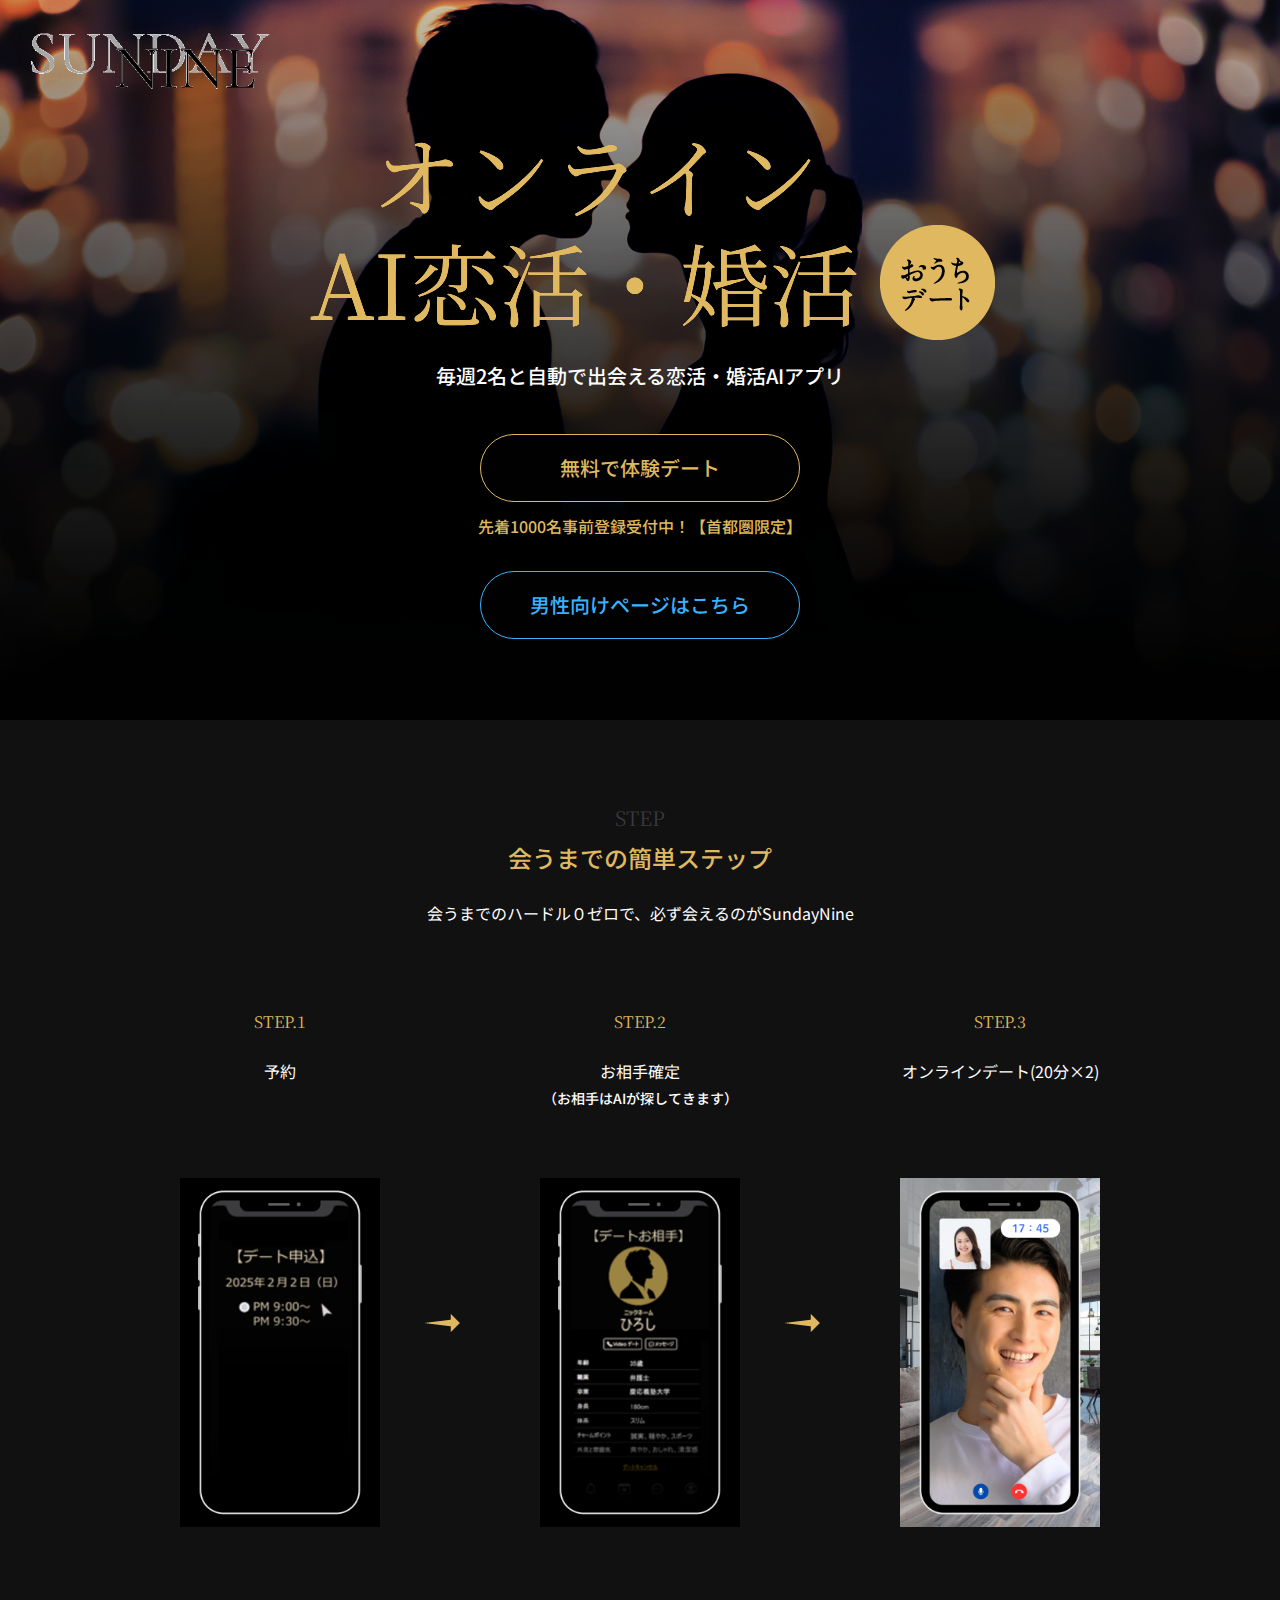
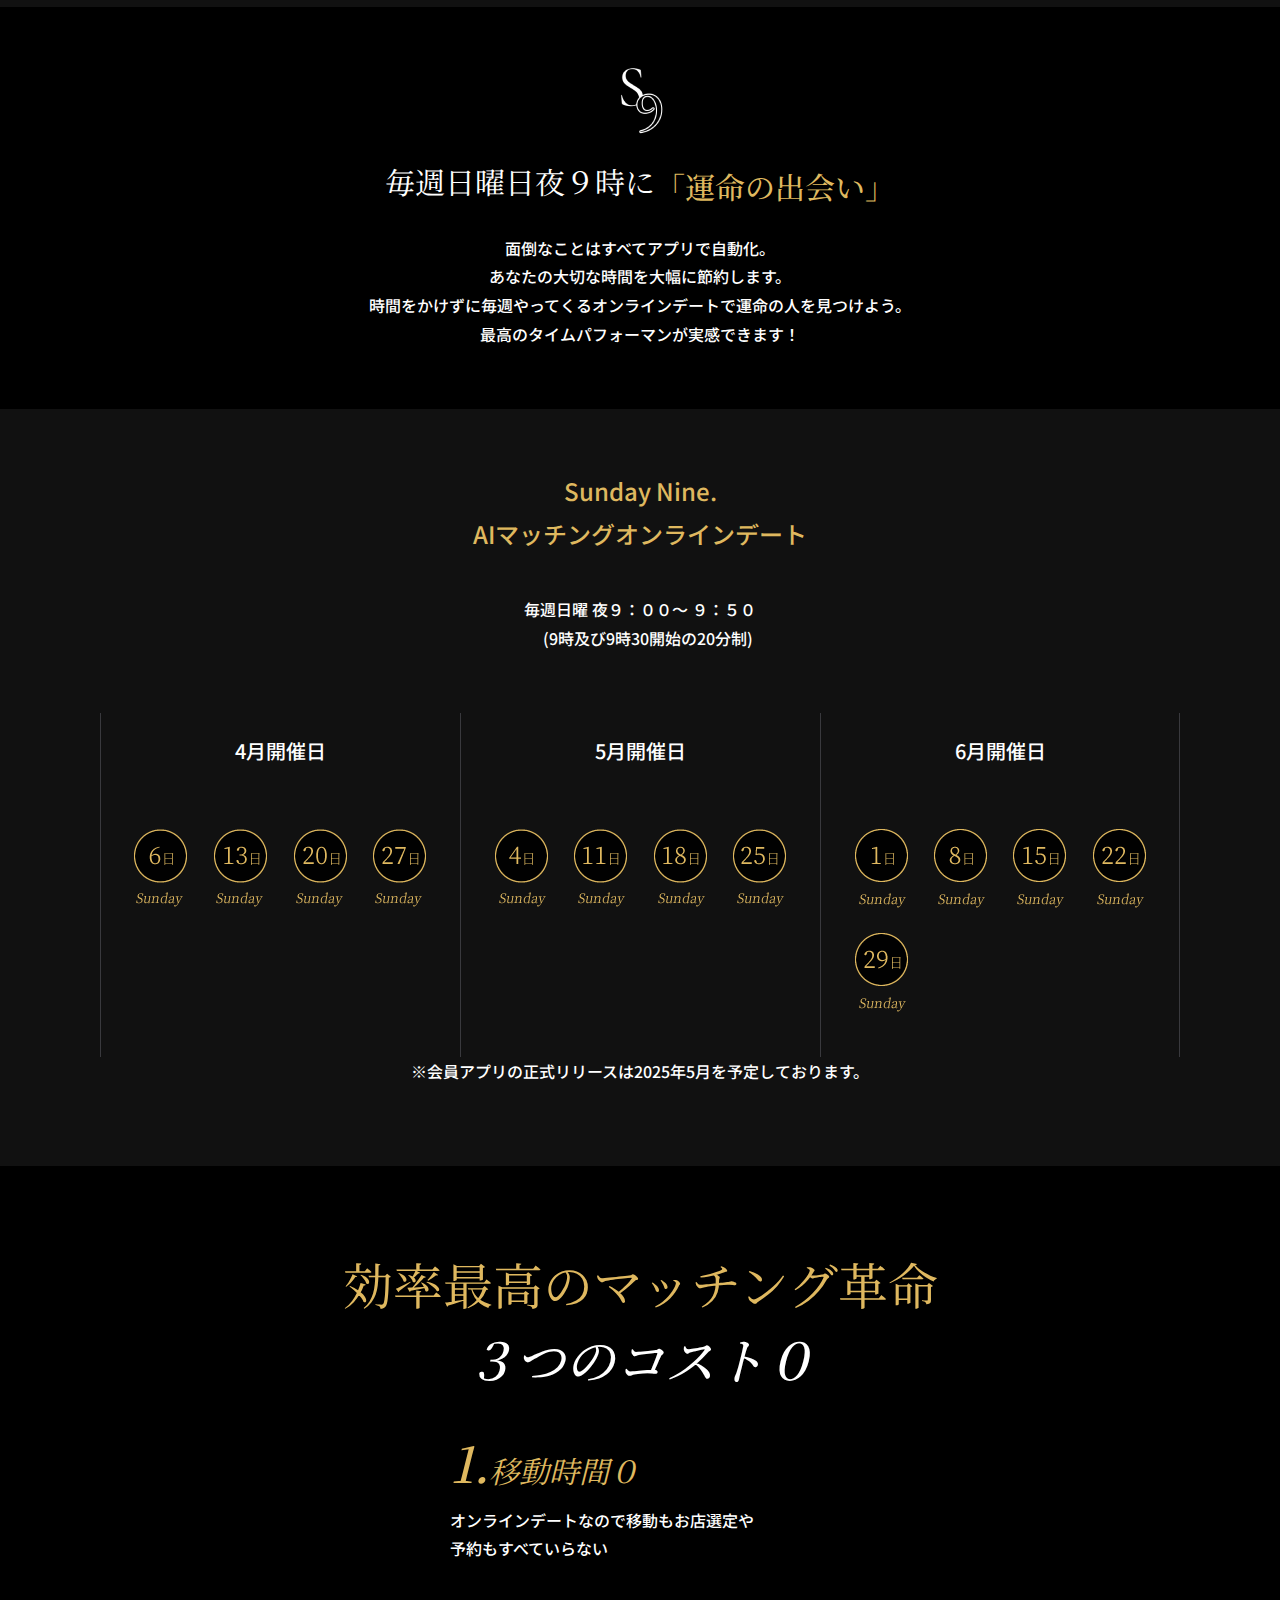
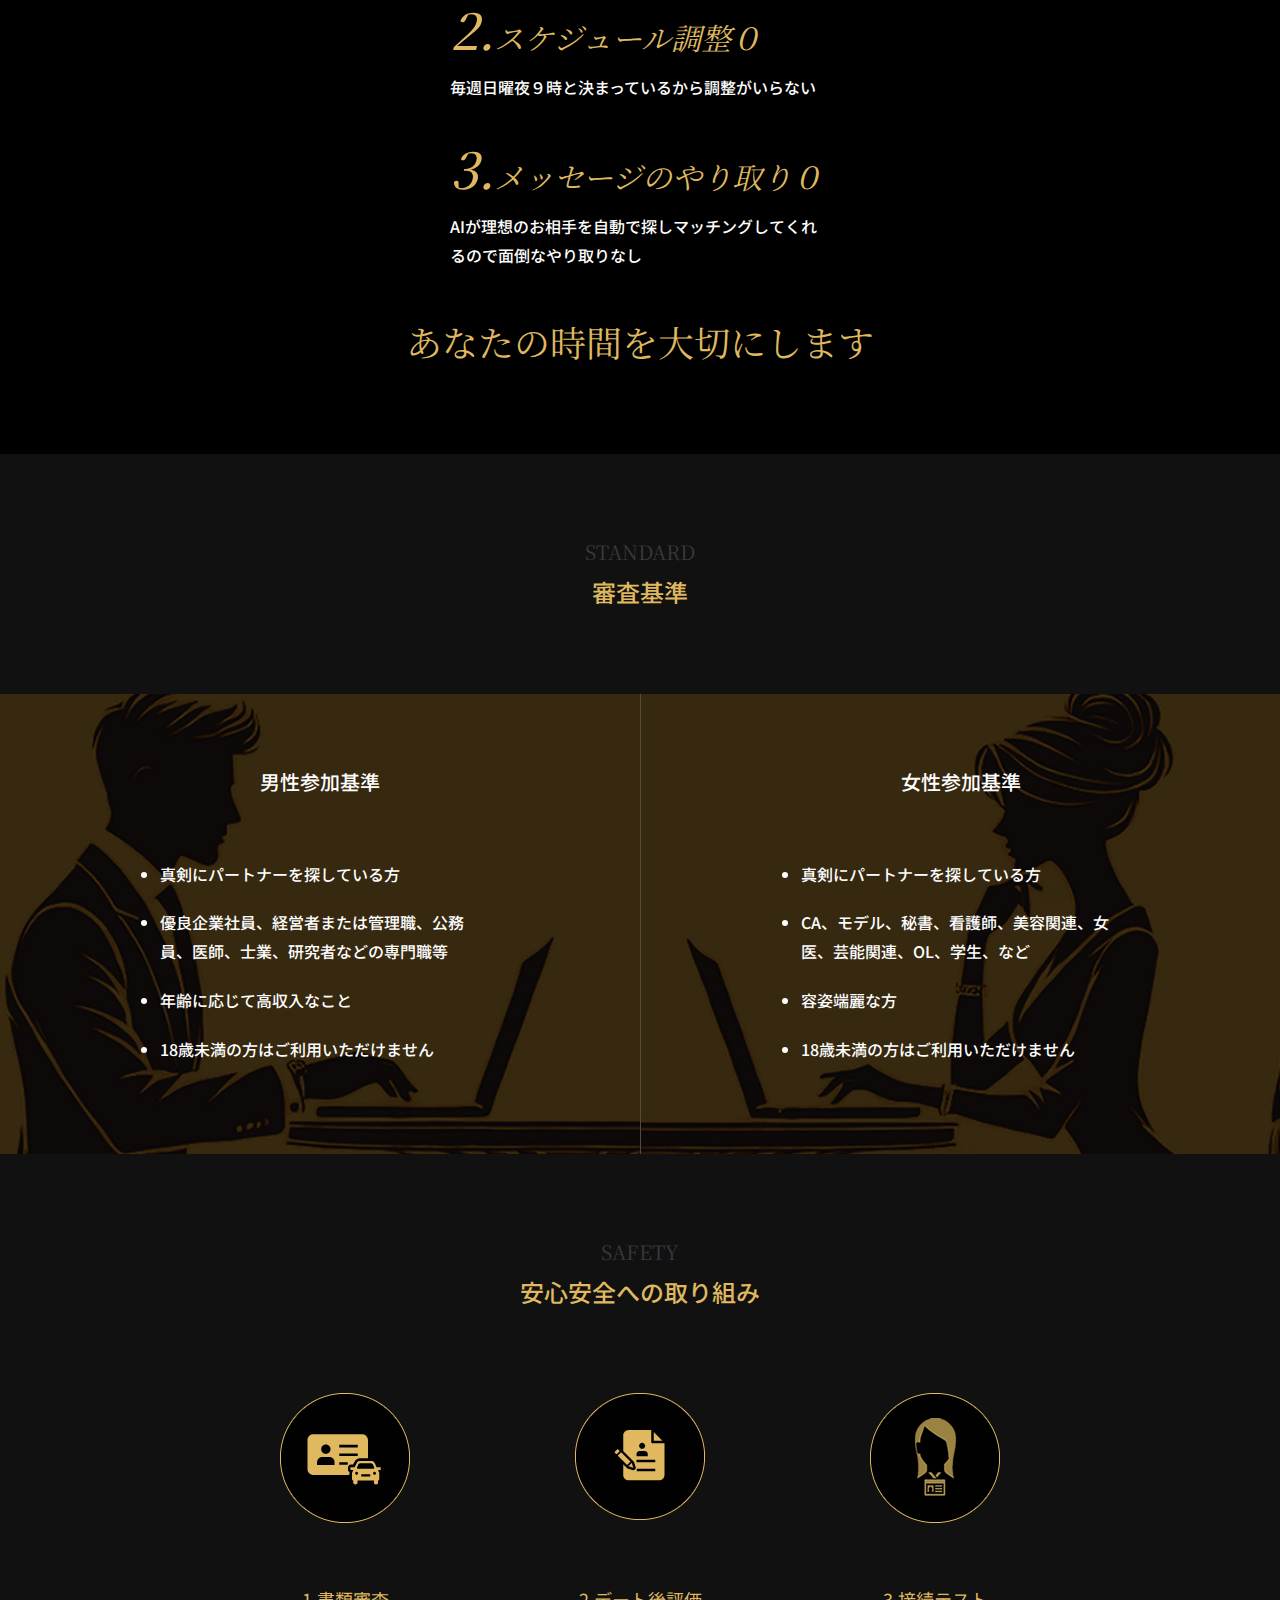
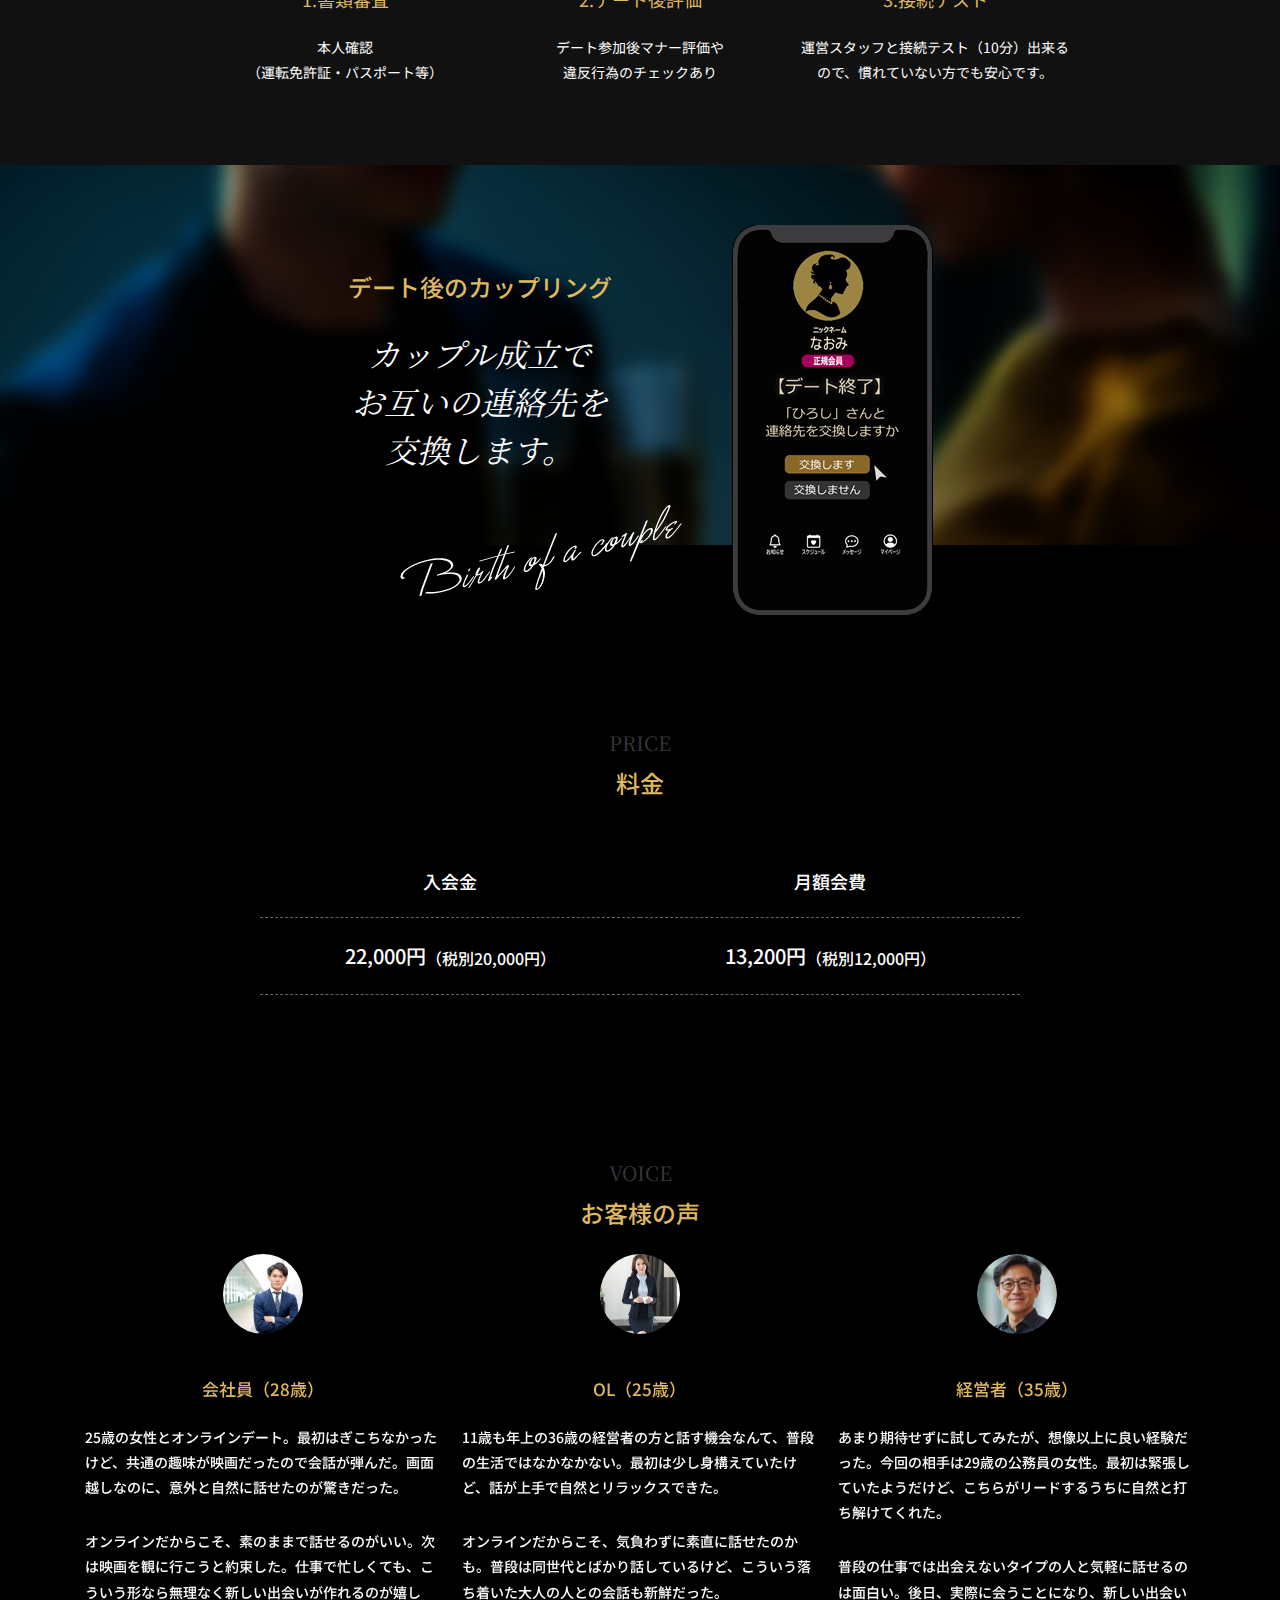
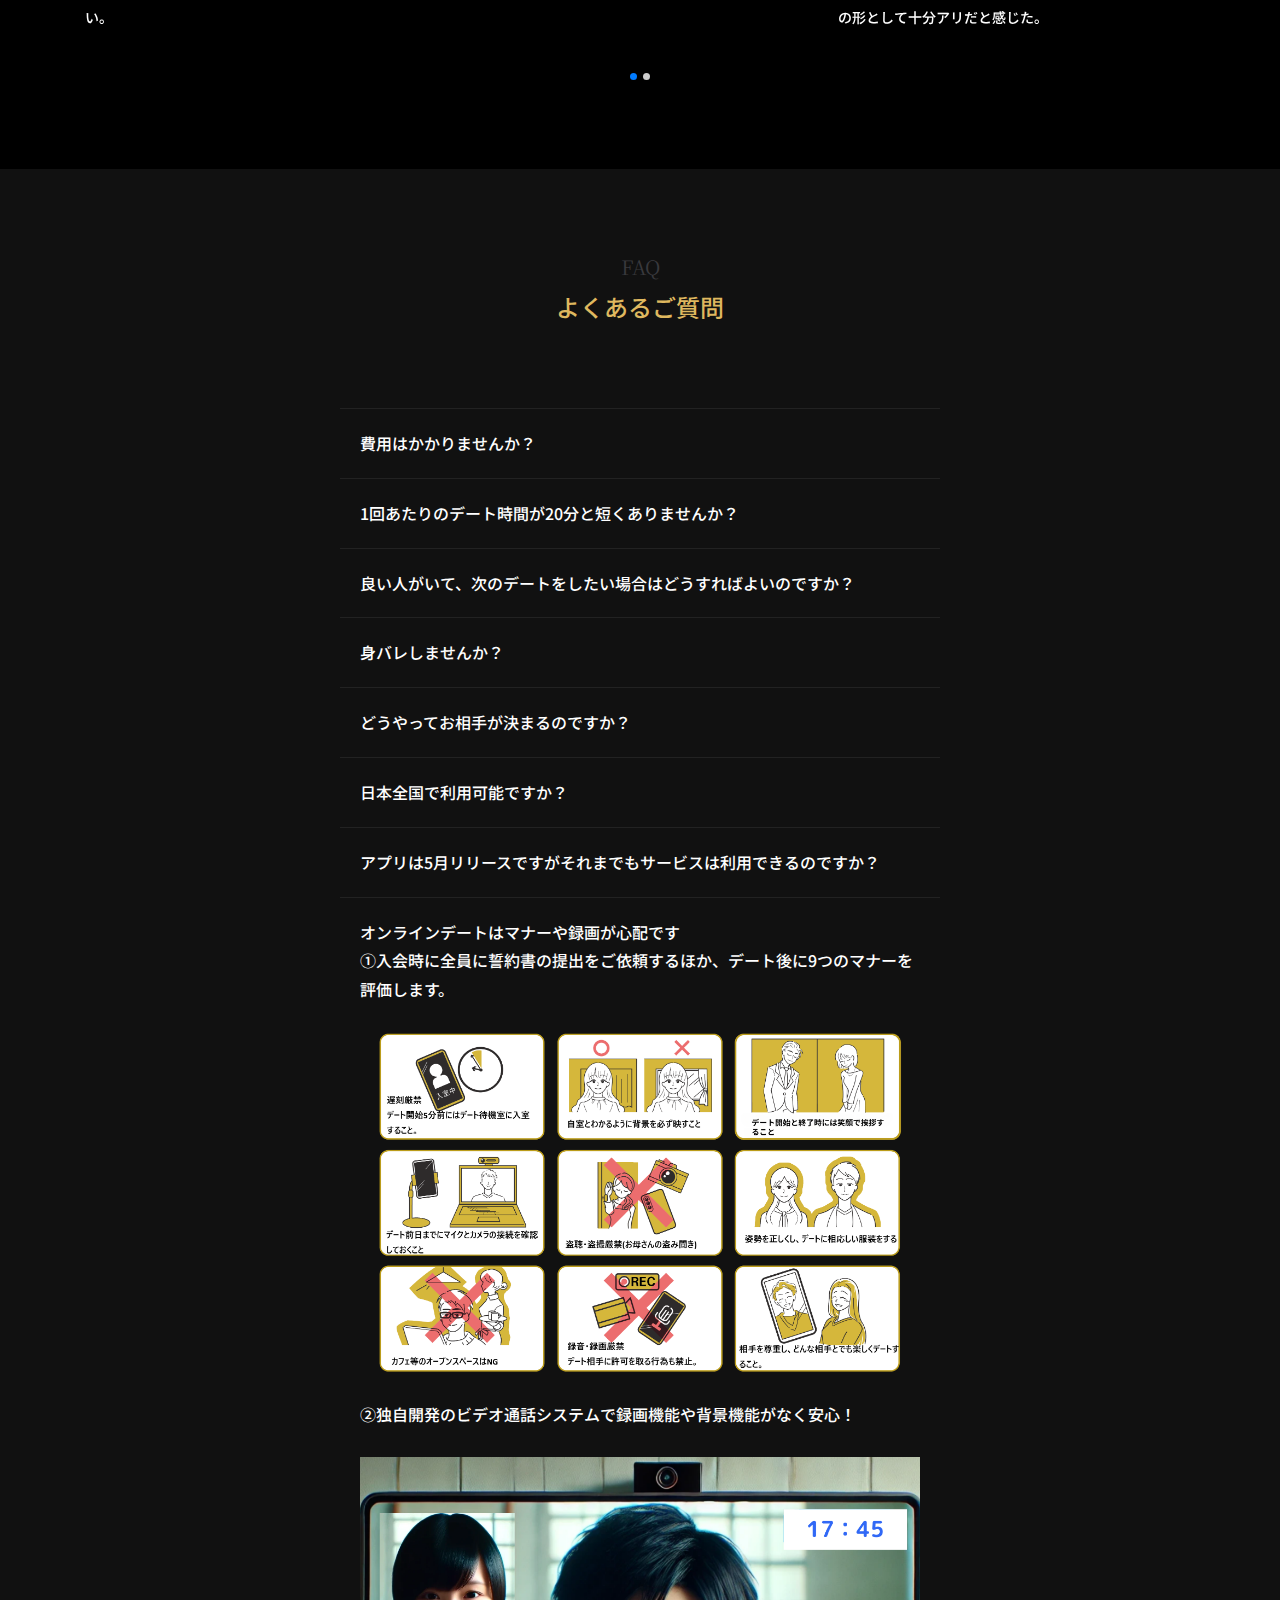
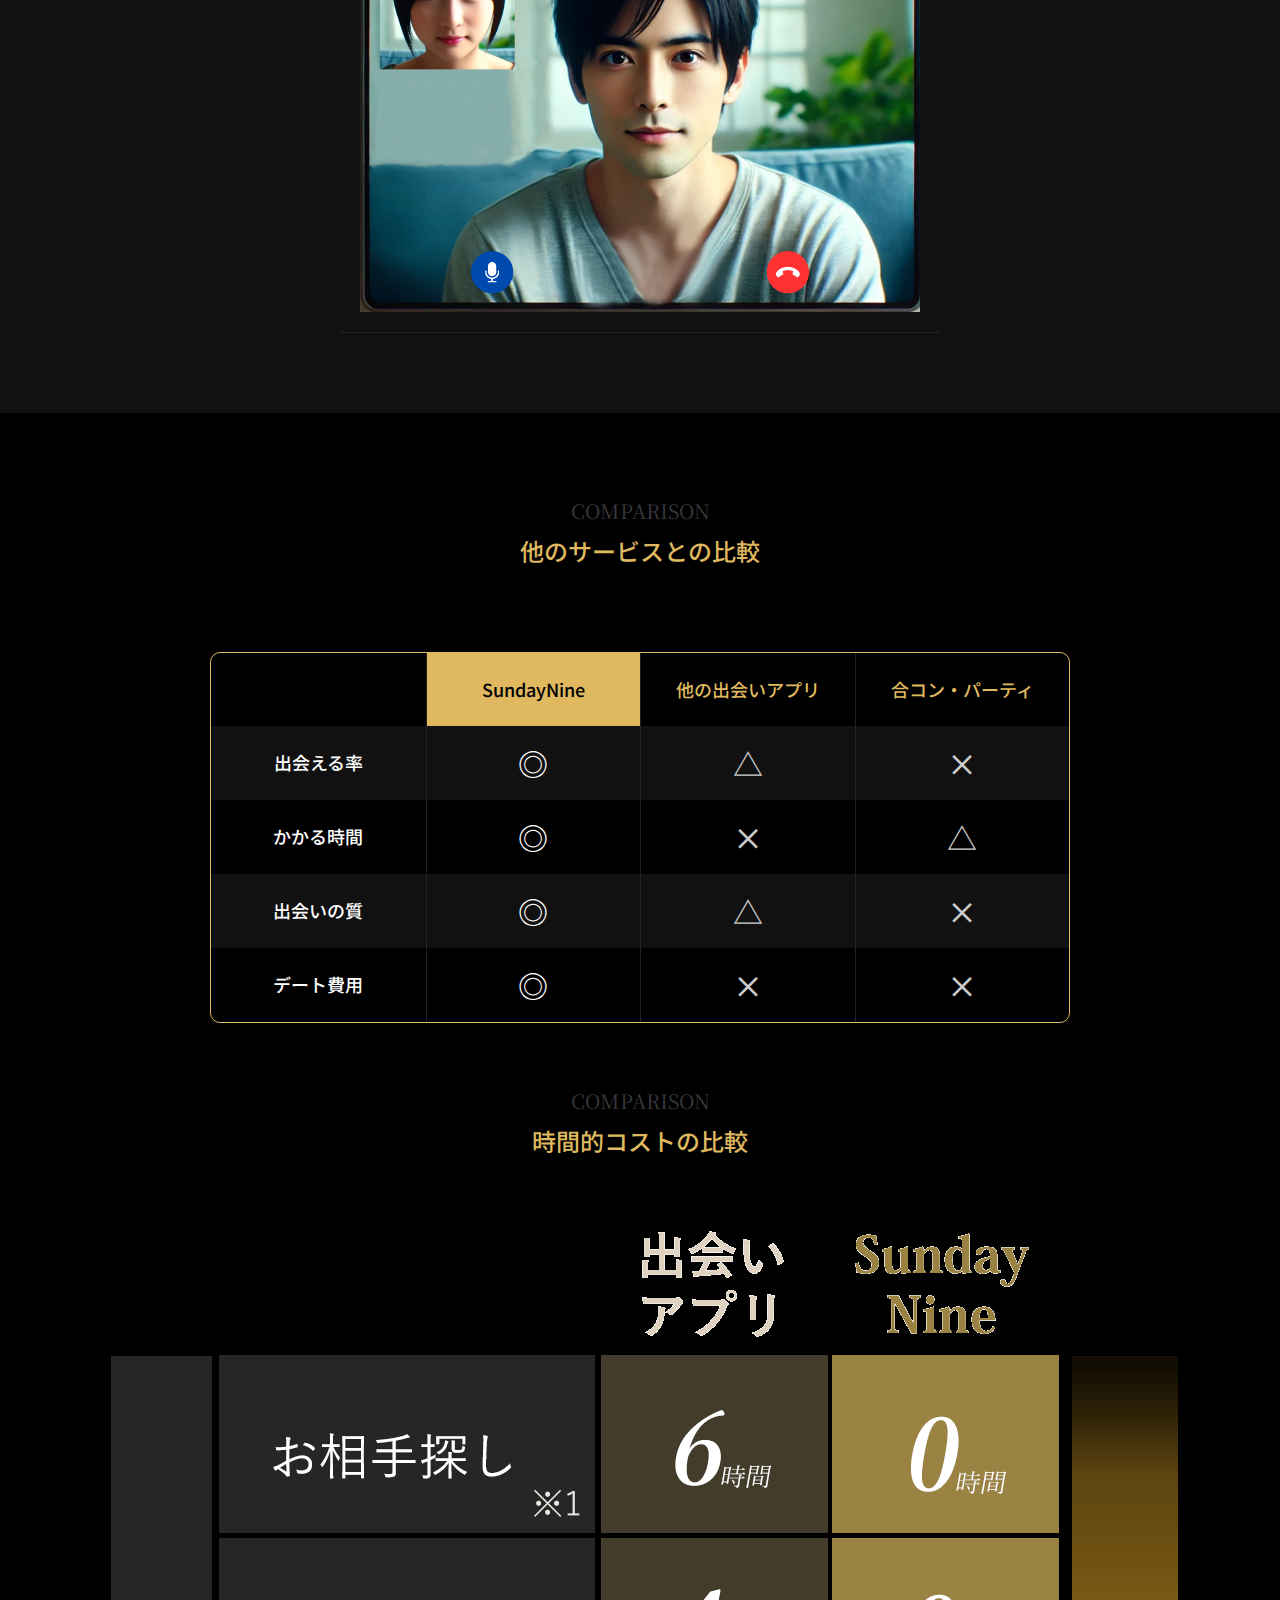
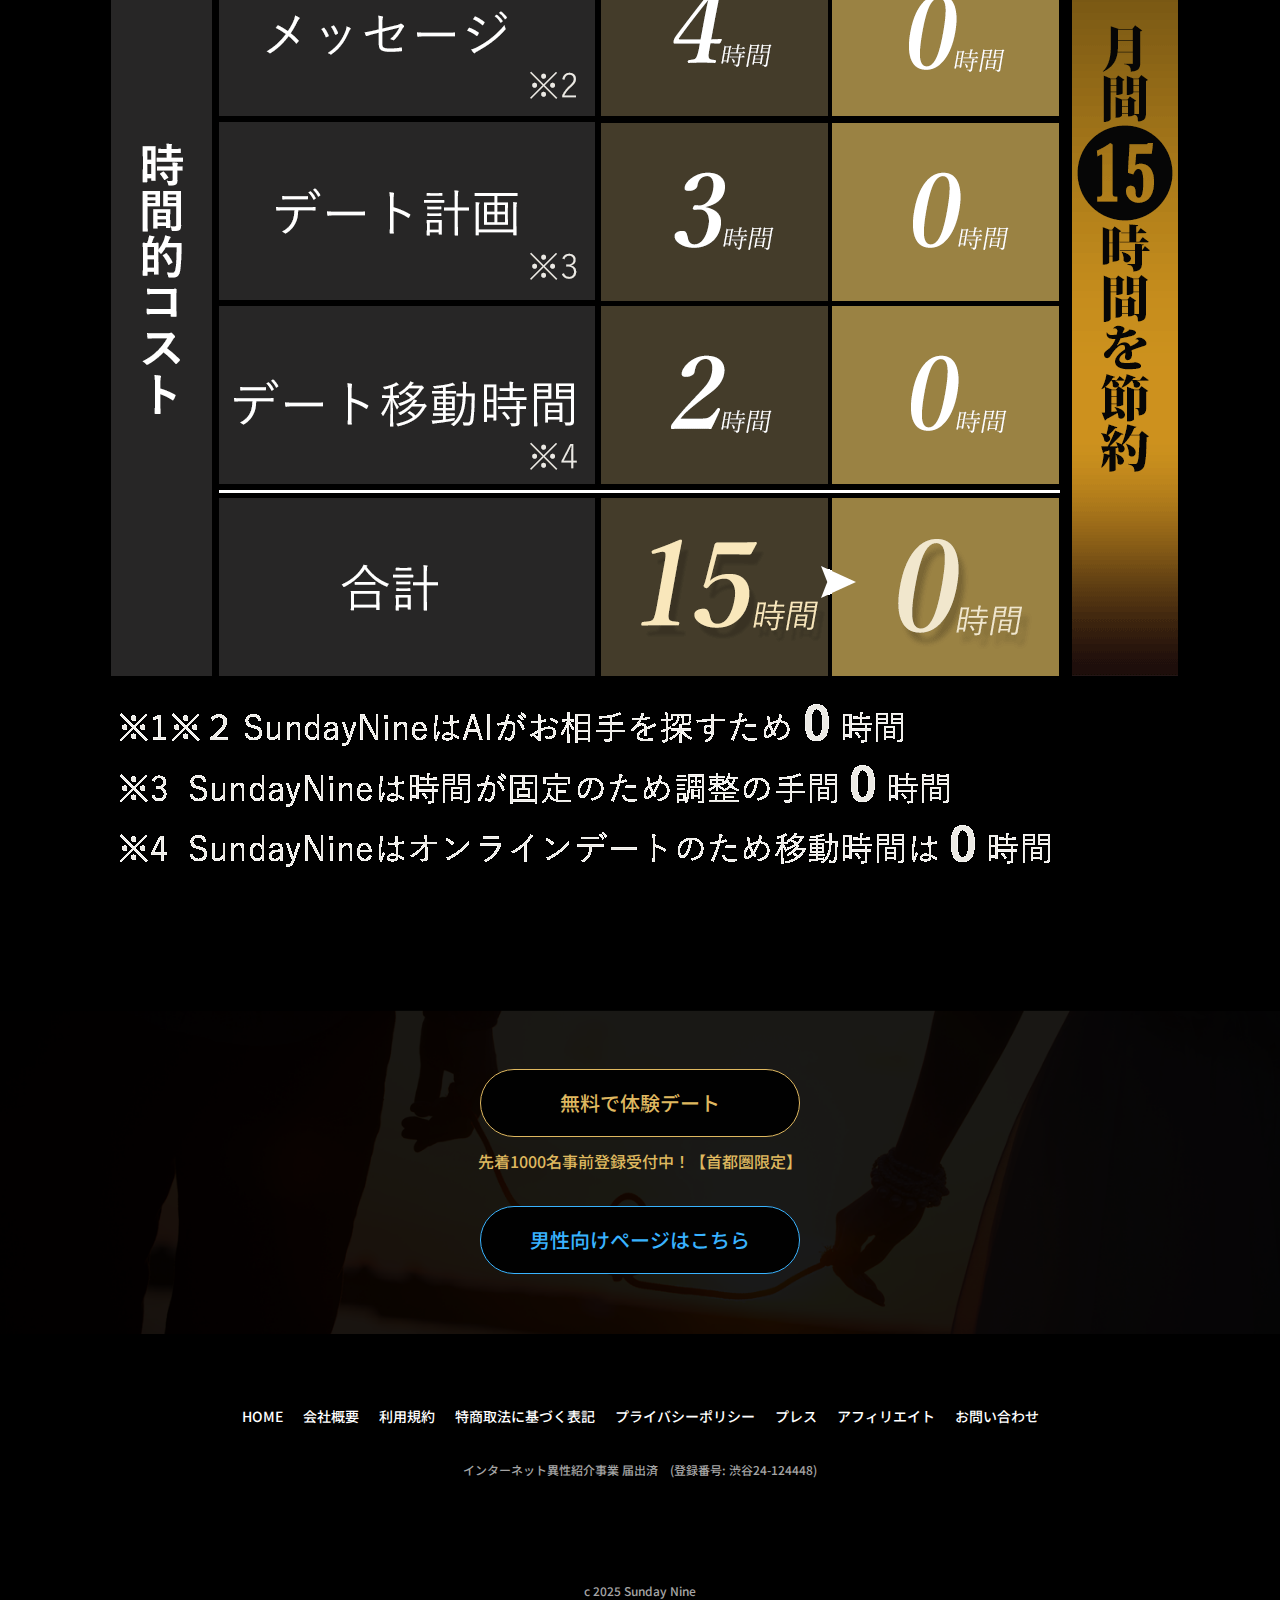
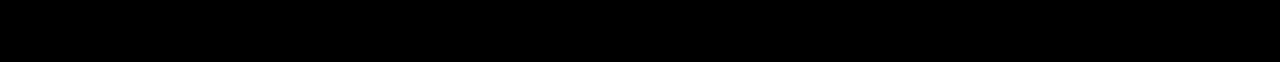
==== commit 9d6919bf: "1000" ====
--- a/women.html
+++ b/women.html
@@ -52,7 +52,7 @@
         <ul>
           <li>
             <a href="https://ws.formzu.net/dist/S75752620/" target="_blank"
-              class="boy">無料で体験デート</a><span>先着300名事前登録受付中！【首都圏限定】</span>
+              class="boy">無料で体験デート</a><span>先着1000名事前登録受付中！【首都圏限定】</span>
           </li>
           <li>
             <a href="index.html" class="boy-women">男性向けページはこちら</a>
@@ -68,7 +68,7 @@
       <p class="copy">会うまでのハードル０ゼロで、必ず会えるのがSundayNine</p>
       <div class="inner">
         <dl>
-          <dt><img src="image/img_step1_women.png" /></dt>
+          <dt><img src="image/mens_ladies.png" /></dt>
           <dd>
             <h2 class="ryumin">STEP.1</h2>
             <p>予約</p>
@@ -76,7 +76,7 @@
         </dl>
 
         <dl>
-          <dt><img src="image/img_step2_women.png" /></dt>
+          <dt><img src="image/ladies2.png" /></dt>
           <dd>
             <h2 class="ryumin">STEP.2</h2>
             <p>お相手確定<span>（お相手はAIが探してきます）</span></p>
@@ -84,7 +84,7 @@
         </dl>
 
         <dl>
-          <dt><img src="image/img_step3.png" /></dt>
+          <dt><img src="image/ladies_phone.png" /></dt>
           <dd>
             <h2 class="ryumin">STEP.3</h2>
             <p>オンラインデート(20分×2)</p>
@@ -95,15 +95,27 @@
     <!--▲step-->
 
     <!-- <section id="media">
-        <h1><span class="add_media"></span>メディアに紹介されました</h1>
-        <div class="site-section bg-left-half">
-          <div class="container">
-              <div>
-                <img src="image/add_media1.png" alt="Image" class="media_img" />
-              </div>
+      <h1><span class="add_media"></span>メディアに紹介されました</h1>
+      <div class="container owl-2-style">
+        <div class="owl-carousel owl-2">
+          <div>
+            <img src="image/add_media1.png" alt="Image" class="media_img" />
+          </div>
+          <div>
+            <img src="image/add_media2.png" alt="Image" class="media_img" />
+          </div>
+          <div>
+            <img src="image/add_media3.png" alt="Image" class="media_img" />
+          </div>
+          <div>
+            <img src="image/add_media4.png" alt="Image" class="media_img" />
+          </div>
+          <div>
+            <img src="image/add_media5.png" alt="Image" class="media_img" />
           </div>
         </div>
-      </section> -->
+      </div>
+    </section> -->
 
     <!--▽unmei-->
     <section id="unmei">
@@ -125,16 +137,6 @@
 
       <div class="inner">
         <dl>
-          <dt>3月開催日</dt>
-          <dd>
-            <p><img src="image/day2.png" /></p>
-            <p><img src="image/day9.png" /></p>
-            <p><img src="image/day16.png" /></p>
-            <p><img src="image/day23.png" /></p>
-            <p><img src="image/day30.png" /></p>
-          </dd>
-        </dl>
-        <dl>
           <dt>4月開催日</dt>
           <dd>
             <p><img src="image/day6.png" /></p>
@@ -153,8 +155,18 @@
             <p><img src="image/day25.png" /></p>
           </dd>
         </dl>
-      </div>
-      ※会員アプリの正式リリースは2025年5月1日を予定しております。
+        <dl>
+          <dt>6月開催日</dt>
+          <dd>
+            <p><img src="image/day1.png" /></p>
+            <p><img src="image/day8.png" /></p>
+            <p><img src="image/day15.png" /></p>
+            <p><img src="image/day22.png" /></p>
+            <p><img src="image/day29.png" /></p>
+          </dd>
+        </dl>
+      </div>
+      ※会員アプリの正式リリースは2025年5月を予定しております。
     </section>
     <!--▲calendar-->
 
@@ -236,8 +248,12 @@
         <dl>
           <dt><img src="image/i_safety3.png" /></dt>
           <dd>
-            <h2>3.カウンセリング面談</h2>
-            <p>なりすましや虚偽を防止<br />　※面談は運営判断で実施します。</p>
+            <!-- <h2>3.カウンセリング面談</h2>
+            <p>なりすましや虚偽を防止<br />　※面談は運営判断で実施します。</p> -->
+            <h2>3.接続テスト</h2>
+            <p>
+              運営スタッフと接続テスト（10分）出来る<br />ので、慣れていない方でも安心です。
+            </p>
           </dd>
         </dl>
       </div>
@@ -285,13 +301,13 @@
     <!--      <section id="pre">
         <h1><img src="image/img_pre.png" /></h1>
         <div class="inner">
-          <h2>2025年3月末までにお申し込みの男女先着300名様</h2>
+          <h2>2025年3月末までにお申し込みの男女先着1000名様</h2>
           <dl>
     <!--  
             <dt><span>特典</span></dt>
             <dd>
               <span class="first">デート毎にAmazon Gift \500円贈呈 <br></span
-              ><span class="second"> <br>※正式アプリリリース(5月1日予定)までの期間限定</span>
+              ><span class="second"> <br>※正式アプリリリース(5月予定)までの期間限定</span>
             </dd>
 
              <!--  <dt><span>特典2</span></dt>
@@ -473,12 +489,13 @@
 
           <div class="box">
             <p class="trigger">
-              <a href="javascript:void(0);">アプリは5月1日リリースですがそれまでもサービスは利用できるのですか？</a>
-            </p>
-            <div class="acordion_tree">
-              はい、利用できます。ただしご不便をかけてしまうためアプリ開発中は500円のAmazon
-              Gift券を贈呈いたします。尚アプリのリリース予定は
-              5月1日を予定しており、それまでの期間はご予約の受付、デート相手のご連絡はご登録のメールアドレスを介してご案内いたします。
+              <a href="javascript:void(0);">アプリは5月リリースですがそれまでもサービスは利用できるのですか？</a>
+            </p>
+            <!-- <div class="acordion_tree">はい、利用できます。ただしご不便をかけてしまうためアプリ開発中は特典として毎月1枚デートチケットを贈呈いたします。 -->
+            <div class="acordion_tree">ただしご不便をかけてしまうためアプリ開発中は特典として毎月1枚デートチケットを贈呈いたします。
+              <br>※デートチケットを使うと日曜日9時～のデート後に続けて9時30～のデート
+              で1日に2名、理想の相手と出会うことが可能となります。また入会金も無料としているのでご了承ください。尚アプリのリリース予定は
+              5月を予定しており、それまでの期間はご予約の受付、デート相手のご連絡はご登録のメールアドレスを介してご案内いたします。
             </div>
           </div>
 
@@ -486,10 +503,10 @@
             <p class="trigger">
               <a href="javascript:void(0);">オンラインデートはマナーや録画が心配です</a>
             </p>
-            <div class="">
-              入会時に全員に誓約書の提出をご依頼するほか、デート後に9つのマナーを評価します。<br />
-              <a href="https://sunday9.net/others/manner.html" target="_blank"><img
-                  src="image/online_date_manners_a.png" /></a>
+            <div class="">①入会時に全員に誓約書の提出をご依頼するほか、デート後に9つのマナーを評価します。<br> <a href="https://sunday9.net/others/manner.html"
+                target="_blank"><img src="image/online_date_manners_a.png"></a> </div>
+            <div class="">②独自開発のビデオ通話システムで録画機能や背景機能がなく安心！<br><br>
+              <img src="image/ladies_display.png" />
             </div>
           </div>
         </div>
@@ -547,7 +564,7 @@
         <ul>
           <li>
             <a href="https://ws.formzu.net/dist/S75752620/" target="_blank"
-              class="boy">無料で体験デート</a><span>先着300名事前登録受付中！【首都圏限定】</span>
+              class="boy">無料で体験デート</a><span>先着1000名事前登録受付中！【首都圏限定】</span>
           </li>
           <li>
             <a href="index.html" class="boy-women">男性向けページはこちら</a>
